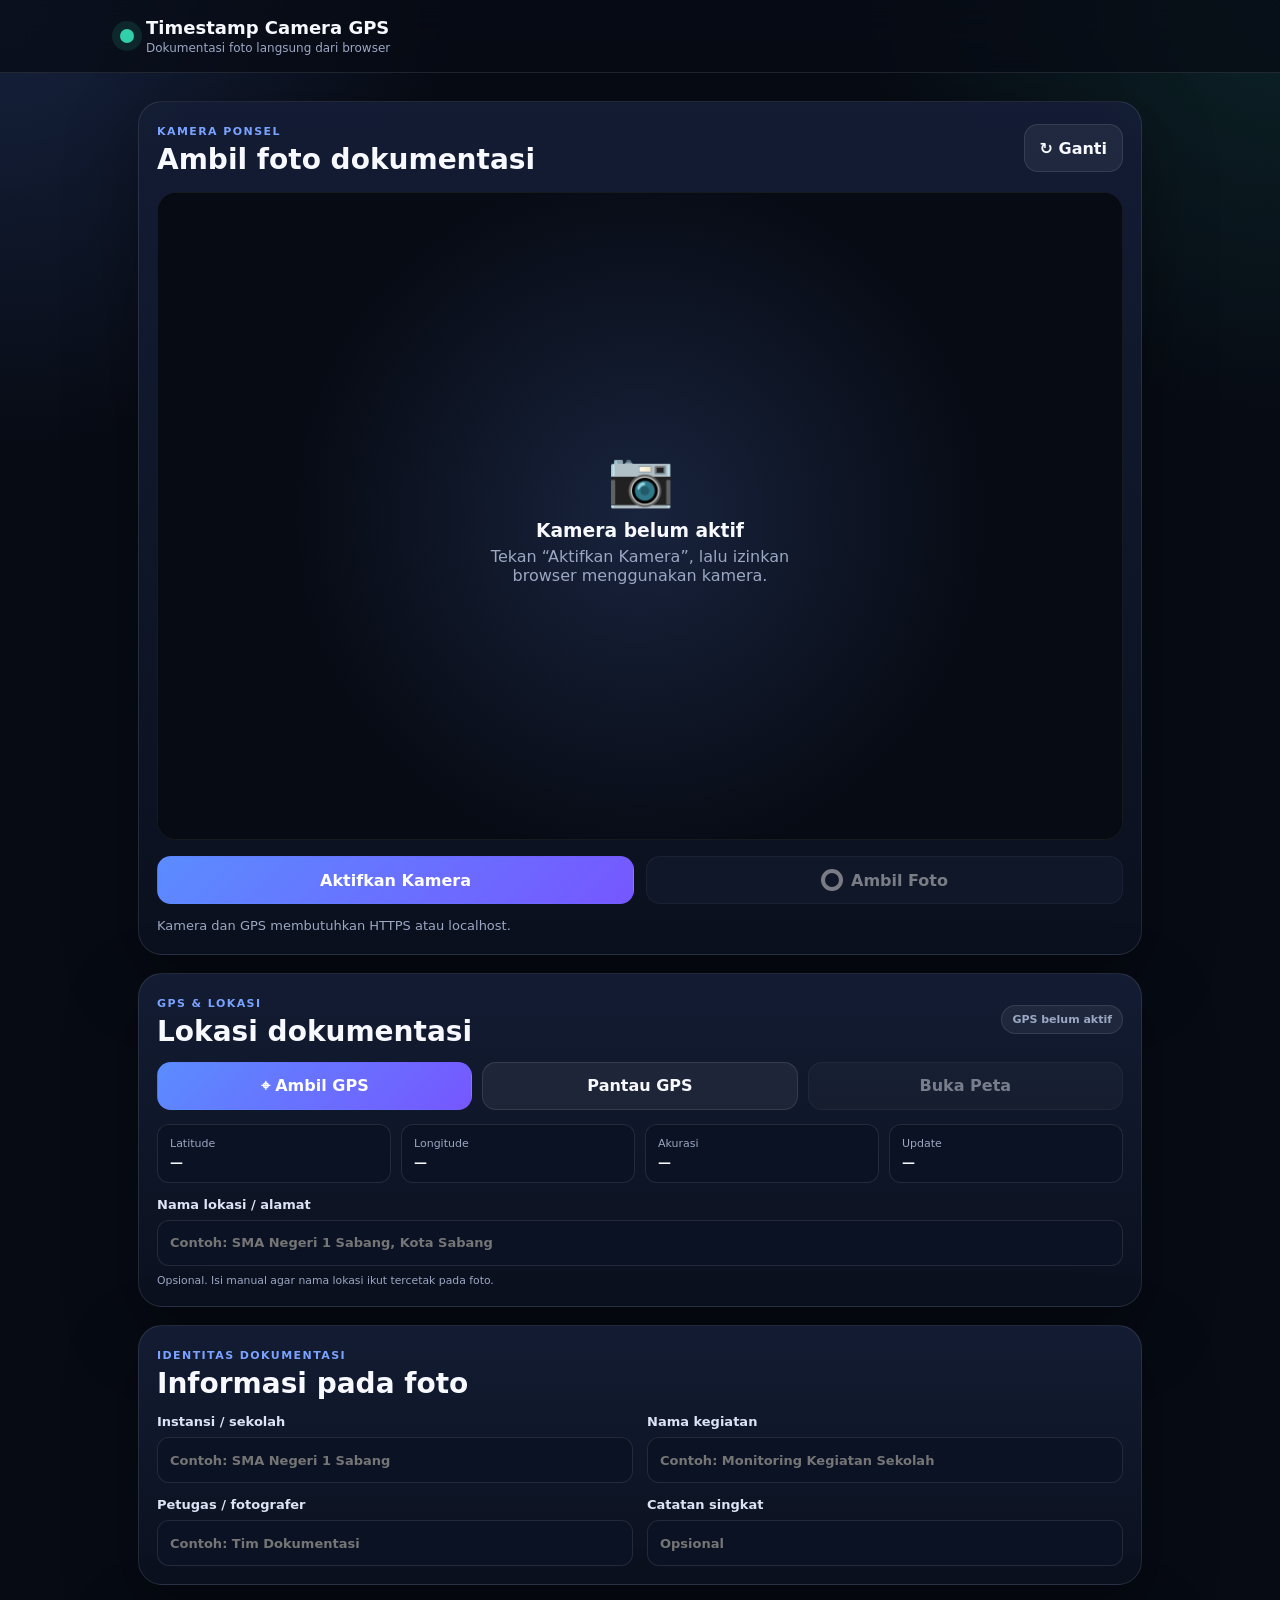
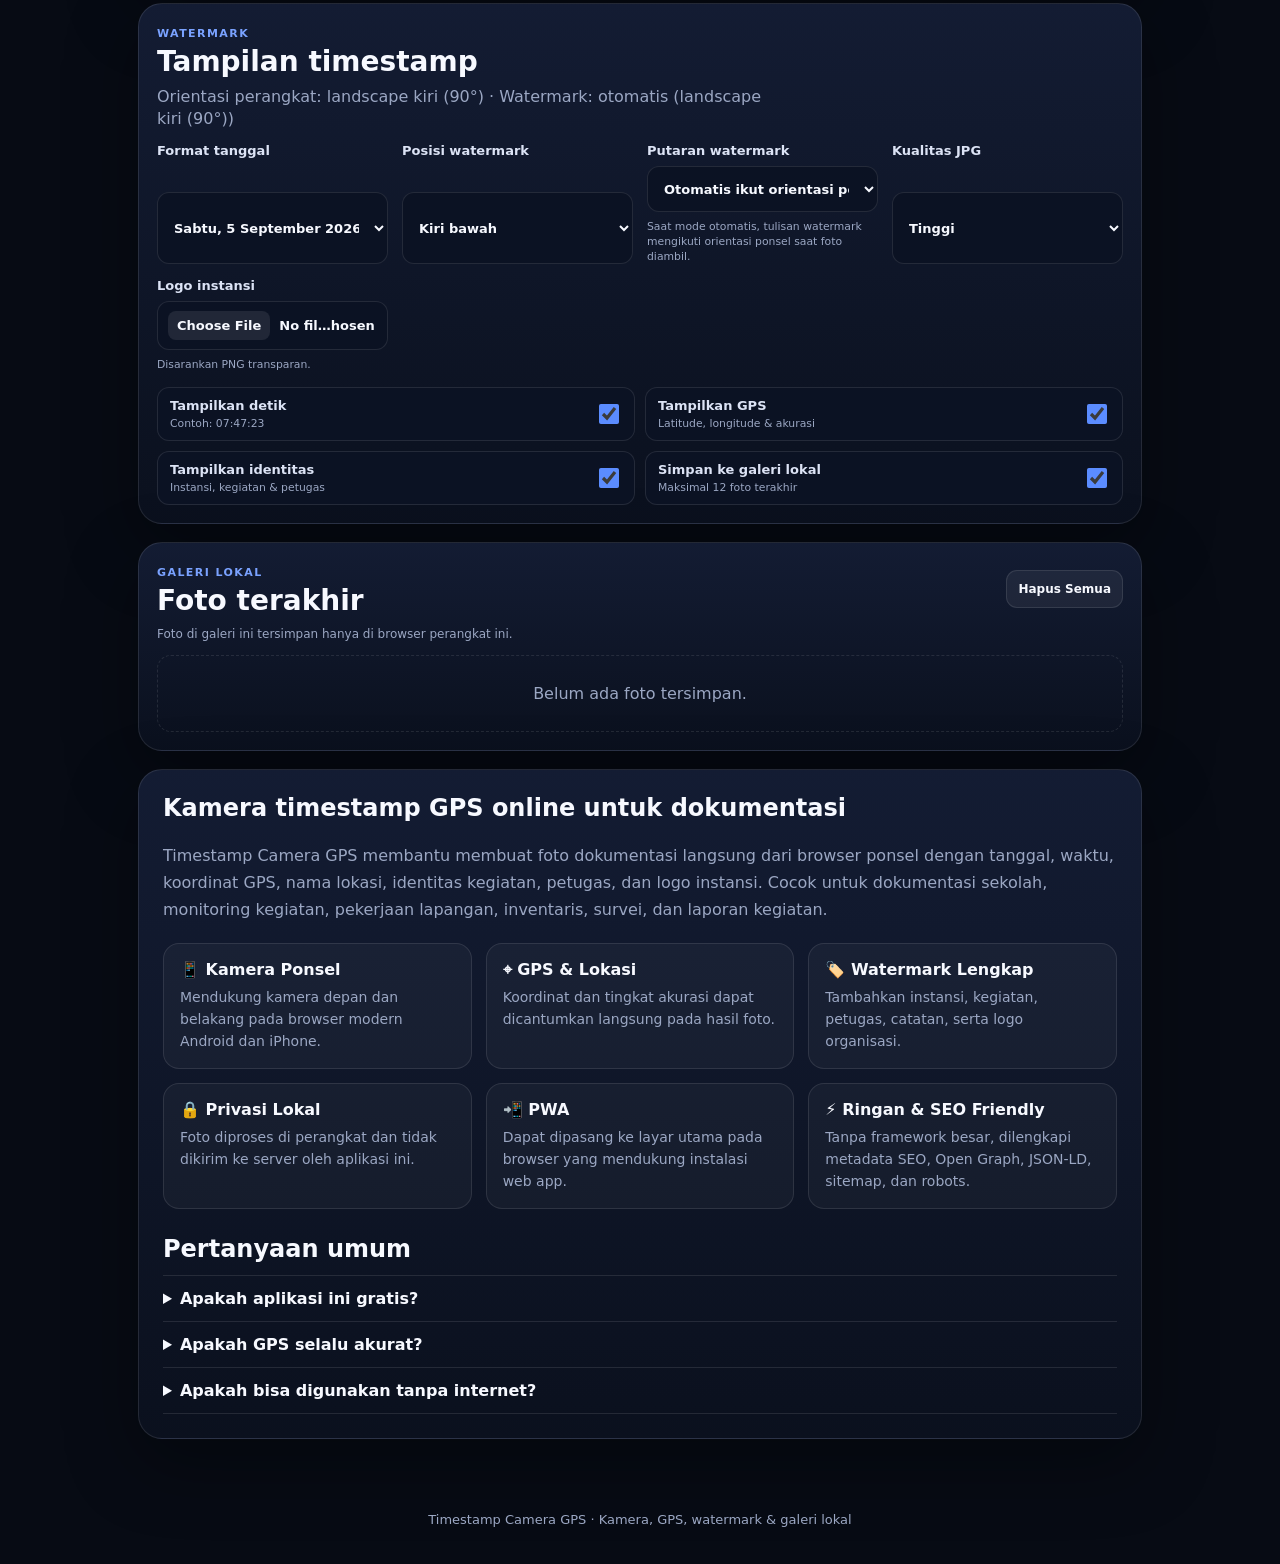
==== index.html @ 7347fed4 "Add files via upload" ====
<!doctype html>
<html lang="id">
<head>
  <meta charset="UTF-8" />
  <meta name="viewport" content="width=device-width, initial-scale=1, viewport-fit=cover" />
  <meta name="theme-color" content="#0b1020" />
  <meta name="color-scheme" content="dark" />

  <title>Timestamp Camera GPS Online | Foto Tanggal, Waktu & Lokasi</title>
  <meta name="description" content="Kamera timestamp GPS berbasis web untuk ponsel. Ambil foto dengan tanggal, waktu, koordinat, nama kegiatan, petugas, instansi, dan logo langsung di browser tanpa upload ke server." />
  <meta name="keywords" content="timestamp camera gps, kamera timestamp online, foto gps tanggal waktu, kamera dokumentasi kegiatan, timestamp lokasi, watermark kamera ponsel" />
  <meta name="author" content="Timestamp Camera GPS" />
  <meta name="robots" content="index, follow, max-image-preview:large" />
  <link rel="canonical" href="https://example.com/" />

  <meta property="og:title" content="Timestamp Camera GPS Online" />
  <meta property="og:description" content="Foto dokumentasi dengan tanggal, waktu, GPS, identitas kegiatan, dan watermark logo langsung dari browser ponsel." />
  <meta property="og:type" content="website" />
  <meta property="og:url" content="https://example.com/" />
  <meta property="og:locale" content="id_ID" />

  <meta name="twitter:card" content="summary_large_image" />
  <meta name="twitter:title" content="Timestamp Camera GPS Online" />
  <meta name="twitter:description" content="Kamera dokumentasi ponsel dengan timestamp dan GPS tanpa instal aplikasi." />

  <link rel="manifest" href="manifest.webmanifest" />
  <link rel="icon" href="icon-192.png" sizes="192x192" />
  <link rel="apple-touch-icon" href="icon-192.png" />
  <link rel="stylesheet" href="style.css" />

  <script type="application/ld+json">
  {
    "@context": "https://schema.org",
    "@graph": [
      {
        "@type": "WebApplication",
        "name": "Timestamp Camera GPS Online",
        "applicationCategory": "PhotographyApplication",
        "operatingSystem": "Android, iOS, Windows, macOS",
        "description": "Aplikasi web untuk mengambil foto dengan tanggal, waktu, koordinat GPS, identitas kegiatan, dan watermark logo.",
        "browserRequirements": "Requires JavaScript, HTTPS and camera permission",
        "offers": {"@type":"Offer","price":"0","priceCurrency":"IDR"},
        "featureList": ["Mobile camera", "Timestamp", "GPS coordinates", "Custom watermark", "Local gallery", "PWA"]
      },
      {
        "@type": "FAQPage",
        "mainEntity": [
          {
            "@type": "Question",
            "name": "Apakah foto diunggah ke server?",
            "acceptedAnswer": {"@type":"Answer","text":"Tidak. Foto diproses dan disimpan secara lokal di browser perangkat pengguna."}
          },
          {
            "@type": "Question",
            "name": "Mengapa kamera tidak bisa dibuka?",
            "acceptedAnswer": {"@type":"Answer","text":"Akses kamera browser membutuhkan izin pengguna serta halaman HTTPS atau localhost."}
          },
          {
            "@type": "Question",
            "name": "Apakah koordinat GPS dapat ditambahkan ke foto?",
            "acceptedAnswer": {"@type":"Answer","text":"Ya. Pengguna dapat meminta lokasi perangkat dan menambahkan latitude, longitude, serta akurasi ke watermark foto."}
          }
        ]
      }
    ]
  }
  </script>
</head>
<body>
  <header class="topbar">
    <div class="brand">
      <span class="brand-dot" aria-hidden="true"></span>
      <div>
        <h1>Timestamp Camera GPS</h1>
        <p>Dokumentasi foto langsung dari browser</p>
      </div>
      <button id="installApp" class="btn btn-small btn-secondary hidden" type="button">Instal App</button>
    </div>
  </header>

  <main>
    <section class="camera-card" aria-labelledby="camera-title">
      <div class="section-heading">
        <div>
          <span class="eyebrow">KAMERA PONSEL</span>
          <h2 id="camera-title">Ambil foto dokumentasi</h2>
        </div>
        <button id="switchCamera" class="btn btn-secondary" type="button" aria-label="Ganti kamera">↻ Ganti</button>
      </div>

      <div class="camera-stage" id="cameraStage">
        <video id="video" autoplay playsinline muted></video>
        <div class="live-badge"><span></span> LIVE</div>
        <div id="logoPreview" class="logo-preview hidden" aria-hidden="true"><img alt="" /></div>
        <div id="timestampOverlay" class="timestamp-overlay" aria-live="polite"></div>
        <div id="cameraPlaceholder" class="camera-placeholder">
          <div class="camera-icon">📷</div>
          <h3>Kamera belum aktif</h3>
          <p>Tekan “Aktifkan Kamera”, lalu izinkan browser menggunakan kamera.</p>
        </div>
        <div id="flash" class="flash" aria-hidden="true"></div>
      </div>

      <div class="controls camera-controls">
        <button id="startCamera" class="btn btn-primary" type="button">Aktifkan Kamera</button>
        <button id="capturePhoto" class="btn btn-capture" type="button" disabled>
          <span class="capture-ring"></span> Ambil Foto
        </button>
      </div>

      <div id="statusMessage" class="status" role="status">
        Kamera dan GPS membutuhkan HTTPS atau localhost.
      </div>
    </section>

    <section class="location-card panel" aria-labelledby="location-title">
      <div class="section-heading compact">
        <div>
          <span class="eyebrow">GPS & LOKASI</span>
          <h2 id="location-title">Lokasi dokumentasi</h2>
        </div>
        <span id="gpsBadge" class="pill">GPS belum aktif</span>
      </div>

      <div class="location-actions">
        <button id="getLocation" class="btn btn-primary" type="button">⌖ Ambil GPS</button>
        <button id="watchLocation" class="btn btn-secondary" type="button">Pantau GPS</button>
        <a id="openMap" class="btn btn-secondary disabled-link" href="#" target="_blank" rel="noopener">Buka Peta</a>
      </div>

      <div class="gps-grid" aria-live="polite">
        <div><span>Latitude</span><strong id="latitude">—</strong></div>
        <div><span>Longitude</span><strong id="longitude">—</strong></div>
        <div><span>Akurasi</span><strong id="accuracy">—</strong></div>
        <div><span>Update</span><strong id="gpsUpdated">—</strong></div>
      </div>

      <label>
        Nama lokasi / alamat
        <input id="locationName" type="text" maxlength="100" placeholder="Contoh: SMA Negeri 1 Sabang, Kota Sabang" autocomplete="street-address" />
        <small class="field-help">Opsional. Isi manual agar nama lokasi ikut tercetak pada foto.</small>
      </label>
    </section>

    <section class="settings-card panel" aria-labelledby="identity-title">
      <div class="section-heading compact">
        <div>
          <span class="eyebrow">IDENTITAS DOKUMENTASI</span>
          <h2 id="identity-title">Informasi pada foto</h2>
        </div>
      </div>

      <div class="form-grid">
        <label>
          Instansi / sekolah
          <input id="organization" type="text" maxlength="80" placeholder="Contoh: SMA Negeri 1 Sabang" />
        </label>
        <label>
          Nama kegiatan
          <input id="activity" type="text" maxlength="100" placeholder="Contoh: Monitoring Kegiatan Sekolah" />
        </label>
        <label>
          Petugas / fotografer
          <input id="officer" type="text" maxlength="80" placeholder="Contoh: Tim Dokumentasi" />
        </label>
        <label>
          Catatan singkat
          <input id="note" type="text" maxlength="100" placeholder="Opsional" />
        </label>
      </div>
    </section>

    <section class="settings-card panel" aria-labelledby="settings-title">
      <div class="section-heading compact">
        <div>
          <span class="eyebrow">WATERMARK</span>
          <h2 id="settings-title">Tampilan timestamp</h2>
          <p id="orientationHint" class="field-help orientation-hint">Orientasi perangkat: potret normal (0°) · Watermark: otomatis</p>
        </div>
      </div>

      <div class="settings-grid">
        <label>
          Format tanggal
          <select id="dateFormat">
            <option value="id-long">Sabtu, 5 September 2026</option>
            <option value="id-short">05/09/2026</option>
            <option value="iso">2026-09-05</option>
          </select>
        </label>
        <label>
          Posisi watermark
          <select id="timestampPosition">
            <option value="bottom-left">Kiri bawah</option>
            <option value="bottom-right">Kanan bawah</option>
            <option value="top-left">Kiri atas</option>
            <option value="top-right">Kanan atas</option>
          </select>
        </label>
        <label>
          Putaran watermark
          <select id="watermarkRotationMode">
            <option value="auto" selected>Otomatis ikut orientasi perangkat</option>
            <option value="0">Tetap normal (0°)</option>
            <option value="90">Putar 90°</option>
            <option value="-90">Putar -90°</option>
            <option value="180">Putar 180°</option>
          </select>
          <small class="field-help">Saat mode otomatis, tulisan watermark mengikuti orientasi ponsel saat foto diambil.</small>
        </label>
        <label>
          Kualitas JPG
          <select id="imageQuality">
            <option value="0.98">Sangat tinggi</option>
            <option value="0.92" selected>Tinggi</option>
            <option value="0.82">Hemat ukuran</option>
          </select>
        </label>
        <label>
          Logo instansi
          <input id="logoInput" class="file-input" type="file" accept="image/png,image/jpeg,image/webp" />
          <small class="field-help">Disarankan PNG transparan.</small>
        </label>
      </div>

      <div class="toggle-grid">
        <label class="toggle-row">
          <span>Tampilkan detik<small>Contoh: 07:47:23</small></span>
          <input id="showSeconds" type="checkbox" checked />
        </label>
        <label class="toggle-row">
          <span>Tampilkan GPS<small>Latitude, longitude & akurasi</small></span>
          <input id="showGps" type="checkbox" checked />
        </label>
        <label class="toggle-row">
          <span>Tampilkan identitas<small>Instansi, kegiatan & petugas</small></span>
          <input id="showIdentity" type="checkbox" checked />
        </label>
        <label class="toggle-row">
          <span>Simpan ke galeri lokal<small>Maksimal 12 foto terakhir</small></span>
          <input id="saveGallery" type="checkbox" checked />
        </label>
      </div>
    </section>

    <section id="resultCard" class="result-card hidden" aria-labelledby="result-title">
      <div class="section-heading">
        <div>
          <span class="eyebrow">HASIL FOTO</span>
          <h2 id="result-title">Foto siap digunakan</h2>
        </div>
      </div>

      <img id="capturedImage" alt="Hasil foto dengan timestamp GPS" />

      <div class="controls result-controls">
        <a id="downloadPhoto" class="btn btn-primary" href="#" download="timestamp-photo.jpg">↓ Unduh Foto</a>
        <button id="sharePhoto" class="btn btn-secondary" type="button">↗ Bagikan</button>
        <button id="retakePhoto" class="btn btn-secondary" type="button">Ambil Lagi</button>
      </div>
    </section>

    <section class="gallery-card panel" aria-labelledby="gallery-title">
      <div class="section-heading">
        <div>
          <span class="eyebrow">GALERI LOKAL</span>
          <h2 id="gallery-title">Foto terakhir</h2>
        </div>
        <button id="clearGallery" class="btn btn-small btn-secondary" type="button">Hapus Semua</button>
      </div>
      <p class="privacy-note">Foto di galeri ini tersimpan hanya di browser perangkat ini.</p>
      <div id="gallery" class="gallery-grid"></div>
      <div id="emptyGallery" class="empty-state">Belum ada foto tersimpan.</div>
    </section>

    <section class="seo-content">
      <h2>Kamera timestamp GPS online untuk dokumentasi</h2>
      <p>
        Timestamp Camera GPS membantu membuat foto dokumentasi langsung dari browser ponsel dengan tanggal, waktu, koordinat GPS, nama lokasi, identitas kegiatan, petugas, dan logo instansi. Cocok untuk dokumentasi sekolah, monitoring kegiatan, pekerjaan lapangan, inventaris, survei, dan laporan kegiatan.
      </p>
      <div class="feature-grid">
        <article><h3>📱 Kamera Ponsel</h3><p>Mendukung kamera depan dan belakang pada browser modern Android dan iPhone.</p></article>
        <article><h3>⌖ GPS & Lokasi</h3><p>Koordinat dan tingkat akurasi dapat dicantumkan langsung pada hasil foto.</p></article>
        <article><h3>🏷️ Watermark Lengkap</h3><p>Tambahkan instansi, kegiatan, petugas, catatan, serta logo organisasi.</p></article>
        <article><h3>🔒 Privasi Lokal</h3><p>Foto diproses di perangkat dan tidak dikirim ke server oleh aplikasi ini.</p></article>
        <article><h3>📲 PWA</h3><p>Dapat dipasang ke layar utama pada browser yang mendukung instalasi web app.</p></article>
        <article><h3>⚡ Ringan & SEO Friendly</h3><p>Tanpa framework besar, dilengkapi metadata SEO, Open Graph, JSON-LD, sitemap, dan robots.</p></article>
      </div>

      <div class="faq">
        <h2>Pertanyaan umum</h2>
        <details><summary>Apakah aplikasi ini gratis?</summary><p>Ya. Aplikasi berjalan sebagai web statis dan dapat di-host di GitHub Pages.</p></details>
        <details><summary>Apakah GPS selalu akurat?</summary><p>Akurasi bergantung pada perangkat, izin lokasi, sinyal GPS, Wi-Fi, dan kondisi lingkungan.</p></details>
        <details><summary>Apakah bisa digunakan tanpa internet?</summary><p>Setelah aset utama pernah dimuat, service worker menyediakan dukungan offline dasar. Kamera dan GPS tetap bergantung pada kemampuan perangkat serta izin browser.</p></details>
      </div>
    </section>
  </main>

  <footer>
    <p>Timestamp Camera GPS · Kamera, GPS, watermark & galeri lokal</p>
  </footer>

  <canvas id="photoCanvas" hidden></canvas>
  <script src="app.js" defer></script>
</body>
</html>
---- style.css ----
:root {
  color-scheme: dark;
  --bg: #070b14;
  --surface: rgba(16, 23, 42, 0.9);
  --surface-2: #11192d;
  --border: rgba(255,255,255,.1);
  --text: #f7f9ff;
  --muted: #9ba7c3;
  --primary: #5b8cff;
  --primary-2: #7aa2ff;
  --success: #31d0aa;
  --danger: #ff5c70;
  --warning: #ffca72;
  --shadow: 0 24px 70px rgba(0,0,0,.35);
}

* { box-sizing: border-box; }
html { scroll-behavior: smooth; }
body {
  margin: 0;
  min-height: 100vh;
  font-family: Inter, ui-sans-serif, system-ui, -apple-system, BlinkMacSystemFont, "Segoe UI", sans-serif;
  background:
    radial-gradient(circle at top left, rgba(91,140,255,.18), transparent 28rem),
    radial-gradient(circle at top right, rgba(49,208,170,.12), transparent 26rem),
    var(--bg);
  color: var(--text);
}
button, select, input, a { font: inherit; }
button, a { -webkit-tap-highlight-color: transparent; }

.topbar {
  position: sticky;
  top: 0;
  z-index: 20;
  backdrop-filter: blur(16px);
  background: rgba(7,11,20,.75);
  border-bottom: 1px solid var(--border);
}
.topbar, main, footer { padding-left: max(18px, env(safe-area-inset-left)); padding-right: max(18px, env(safe-area-inset-right)); }
.brand {
  width: min(1040px, 100%);
  margin: 0 auto;
  min-height: 72px;
  display: flex;
  align-items: center;
  gap: 12px;
}
.brand .btn { margin-left: auto; }
.brand-dot {
  width: 14px;
  height: 14px;
  flex: 0 0 auto;
  border-radius: 999px;
  background: var(--success);
  box-shadow: 0 0 0 8px rgba(49,208,170,.12);
}
.brand h1 { font-size: 18px; margin: 0; }
.brand p { margin: 3px 0 0; color: var(--muted); font-size: 12px; }

main {
  width: min(1040px, 100%);
  margin: 0 auto;
  padding-top: 28px;
  padding-bottom: 60px;
}
.camera-card, .panel, .result-card, .seo-content {
  background: linear-gradient(180deg, rgba(20,29,53,.96), rgba(11,17,31,.96));
  border: 1px solid var(--border);
  border-radius: 24px;
  box-shadow: var(--shadow);
}
.camera-card, .panel, .result-card { padding: 18px; margin-bottom: 18px; }
.section-heading {
  display: flex;
  align-items: center;
  justify-content: space-between;
  gap: 12px;
  margin-bottom: 16px;
}
.section-heading.compact { margin-bottom: 14px; }
.eyebrow { color: var(--primary-2); font-size: 11px; font-weight: 800; letter-spacing: .13em; }
.section-heading h2 { margin: 4px 0 0; font-size: clamp(20px, 4vw, 28px); }

.camera-stage {
  position: relative;
  overflow: hidden;
  width: 100%;
  aspect-ratio: 3 / 4;
  max-height: 72vh;
  border-radius: 20px;
  background: #02050a;
  border: 1px solid rgba(255,255,255,.08);
}
video { width: 100%; height: 100%; object-fit: cover; background: #000; }
.camera-placeholder {
  position: absolute;
  inset: 0;
  display: grid;
  place-content: center;
  text-align: center;
  padding: 32px;
  background: radial-gradient(circle at center, #18233d 0, #070b14 60%);
}
.camera-placeholder.hidden { display: none; }
.camera-icon { font-size: 54px; margin-bottom: 10px; }
.camera-placeholder h3 { margin: 0 0 6px; }
.camera-placeholder p { margin: 0; color: var(--muted); max-width: 360px; }
.live-badge {
  position: absolute;
  top: 16px;
  left: 16px;
  display: inline-flex;
  align-items: center;
  gap: 7px;
  padding: 7px 10px;
  border-radius: 999px;
  background: rgba(0,0,0,.45);
  backdrop-filter: blur(10px);
  font-size: 11px;
  font-weight: 800;
  letter-spacing: .08em;
}
.live-badge span { width: 8px; height: 8px; border-radius: 50%; background: var(--danger); box-shadow: 0 0 0 5px rgba(255,92,112,.15); }
.logo-preview {
  position: absolute;
  top: 16px;
  right: 16px;
  width: 64px;
  height: 64px;
  padding: 6px;
  border-radius: 14px;
  display: grid;
  place-items: center;
  background: rgba(0,0,0,.42);
  backdrop-filter: blur(8px);
}
.logo-preview img { max-width: 100%; max-height: 100%; object-fit: contain; }
.timestamp-overlay {
  position: absolute;
  left: 16px;
  bottom: 16px;
  max-width: calc(100% - 32px);
  padding: 10px 12px;
  border-radius: 12px;
  background: rgba(0,0,0,.58);
  backdrop-filter: blur(8px);
  text-shadow: 0 2px 6px rgba(0,0,0,.7);
  font-variant-numeric: tabular-nums;
  font-weight: 750;
  font-size: clamp(11px, 3vw, 17px);
  line-height: 1.38;
  white-space: pre-line;
  overflow-wrap: anywhere;
}
.flash { position: absolute; inset: 0; background: #fff; opacity: 0; pointer-events: none; }
.flash.active { animation: flash .22s ease; }
@keyframes flash { 0% { opacity: 0; } 35% { opacity: .85; } 100% { opacity: 0; } }

.controls { display: grid; grid-template-columns: repeat(2, 1fr); gap: 12px; margin-top: 16px; }
.result-controls { grid-template-columns: repeat(3, 1fr); }
.location-actions { display: grid; grid-template-columns: repeat(3, 1fr); gap: 10px; margin-bottom: 14px; }
.btn {
  min-height: 48px;
  border-radius: 14px;
  border: 1px solid transparent;
  padding: 12px 15px;
  font-weight: 800;
  cursor: pointer;
  text-decoration: none;
  display: inline-flex;
  align-items: center;
  justify-content: center;
  gap: 8px;
  transition: transform .16s ease, filter .16s ease, opacity .16s ease;
}
.btn:active { transform: scale(.98); }
.btn:disabled, .disabled-link { opacity: .45; cursor: not-allowed; pointer-events: none; }
.btn-small { min-height: 38px; padding: 8px 11px; border-radius: 11px; font-size: 12px; }
.btn-primary { color: white; background: linear-gradient(135deg, var(--primary), #7657ff); }
.btn-secondary { color: var(--text); background: rgba(255,255,255,.06); border-color: var(--border); }
.btn-capture { color: white; background: #171f35; border-color: var(--border); }
.capture-ring { width: 22px; height: 22px; border: 4px solid white; border-radius: 50%; box-shadow: inset 0 0 0 3px #171f35; }
.status { margin-top: 12px; color: var(--muted); font-size: 13px; line-height: 1.5; }
.status.success { color: #88f2d8; }
.status.error { color: #ff9cac; }

.pill { display: inline-flex; align-items: center; padding: 7px 10px; border-radius: 999px; background: rgba(255,255,255,.06); border: 1px solid var(--border); font-size: 11px; font-weight: 800; color: var(--muted); }
.pill.active { color: #88f2d8; border-color: rgba(49,208,170,.32); background: rgba(49,208,170,.08); }
.gps-grid { display: grid; grid-template-columns: repeat(4, 1fr); gap: 10px; margin-bottom: 14px; }
.gps-grid div { padding: 12px; border: 1px solid var(--border); border-radius: 12px; background: #0b1223; min-width: 0; }
.gps-grid span { display: block; color: var(--muted); font-size: 11px; margin-bottom: 5px; }
.gps-grid strong { display: block; font-size: 13px; font-variant-numeric: tabular-nums; overflow: hidden; text-overflow: ellipsis; }

.form-grid, .settings-grid { display: grid; grid-template-columns: repeat(2, 1fr); gap: 14px; }
.settings-grid { grid-template-columns: repeat(4, 1fr); }
.toggle-grid { display: grid; grid-template-columns: repeat(2, 1fr); gap: 10px; margin-top: 14px; }
label { display: grid; gap: 8px; color: #dce3f5; font-size: 13px; font-weight: 700; }
input[type="text"], select, .file-input {
  width: 100%;
  min-height: 46px;
  color: var(--text);
  background: #0b1223;
  border: 1px solid var(--border);
  border-radius: 12px;
  padding: 0 12px;
  outline: none;
}
input[type="text"]:focus, select:focus, .file-input:focus { border-color: rgba(91,140,255,.7); box-shadow: 0 0 0 3px rgba(91,140,255,.12); }
.file-input { padding: 9px 10px; }
.file-input::file-selector-button { border: 0; border-radius: 8px; padding: 7px 9px; margin-right: 9px; font: inherit; font-weight: 750; color: var(--text); background: rgba(255,255,255,.09); }
.field-help { color: var(--muted); font-weight: 500; line-height: 1.35; }
.orientation-hint { margin: 8px 0 0; max-width: 620px; }
.toggle-row { grid-template-columns: 1fr auto; align-items: center; border: 1px solid var(--border); border-radius: 12px; padding: 10px 12px; background: #0b1223; }
.toggle-row small { display: block; margin-top: 4px; color: var(--muted); font-weight: 500; }
.toggle-row input { width: 20px; height: 20px; accent-color: var(--primary); }

.result-card img { display: block; width: 100%; max-height: 72vh; object-fit: contain; border-radius: 18px; background: #02050a; border: 1px solid var(--border); }
.hidden { display: none !important; }
.privacy-note { margin: -6px 0 14px; color: var(--muted); font-size: 12px; }
.gallery-grid { display: grid; grid-template-columns: repeat(4, 1fr); gap: 10px; }
.gallery-item { overflow: hidden; border: 1px solid var(--border); border-radius: 14px; background: #0b1223; }
.gallery-item img { width: 100%; aspect-ratio: 1/1; display: block; object-fit: cover; background: #000; }
.gallery-meta { padding: 9px; display: grid; gap: 8px; }
.gallery-meta time { color: var(--muted); font-size: 10px; }
.gallery-actions { display: grid; grid-template-columns: 1fr auto; gap: 6px; }
.gallery-actions .btn { min-height: 34px; padding: 6px 8px; border-radius: 9px; font-size: 11px; }
.empty-state { color: var(--muted); text-align: center; padding: 28px 12px; border: 1px dashed var(--border); border-radius: 14px; }

.seo-content { padding: 24px; }
.seo-content h2 { margin-top: 0; }
.seo-content > p { color: var(--muted); line-height: 1.7; }
.feature-grid { display: grid; grid-template-columns: repeat(3, 1fr); gap: 14px; margin-top: 20px; }
.feature-grid article { background: rgba(255,255,255,.035); border: 1px solid var(--border); padding: 16px; border-radius: 16px; }
.feature-grid h3 { margin: 0 0 8px; font-size: 16px; }
.feature-grid p { margin: 0; color: var(--muted); font-size: 14px; line-height: 1.55; }
.faq { margin-top: 26px; }
.faq h2 { margin-bottom: 12px; }
details { border-top: 1px solid var(--border); padding: 13px 0; }
details:last-child { border-bottom: 1px solid var(--border); }
summary { cursor: pointer; font-weight: 800; }
details p { color: var(--muted); line-height: 1.6; margin-bottom: 0; }
footer { text-align: center; color: var(--muted); font-size: 13px; padding-bottom: max(24px, env(safe-area-inset-bottom)); }

@media (orientation: landscape) and (max-height: 700px) {
  .camera-stage { aspect-ratio: 16 / 9; max-height: 68vh; }
}
@media (max-width: 860px) {
  .settings-grid { grid-template-columns: repeat(2, 1fr); }
  .gallery-grid { grid-template-columns: repeat(3, 1fr); }
}
@media (max-width: 760px) {
  main { padding-top: 16px; }
  .camera-card, .panel, .result-card, .seo-content { border-radius: 20px; }
  .section-heading { align-items: flex-start; }
  .section-heading .btn { min-height: 40px; padding: 8px 10px; font-size: 12px; }
  .form-grid, .settings-grid, .feature-grid, .toggle-grid { grid-template-columns: 1fr; }
  .camera-controls, .result-controls, .location-actions { grid-template-columns: 1fr; }
  .gps-grid { grid-template-columns: repeat(2, 1fr); }
  .gallery-grid { grid-template-columns: repeat(2, 1fr); }
  .brand p { display: none; }
}
@media (max-width: 380px) {
  .gallery-grid { grid-template-columns: 1fr; }
  .gps-grid { grid-template-columns: 1fr; }
}
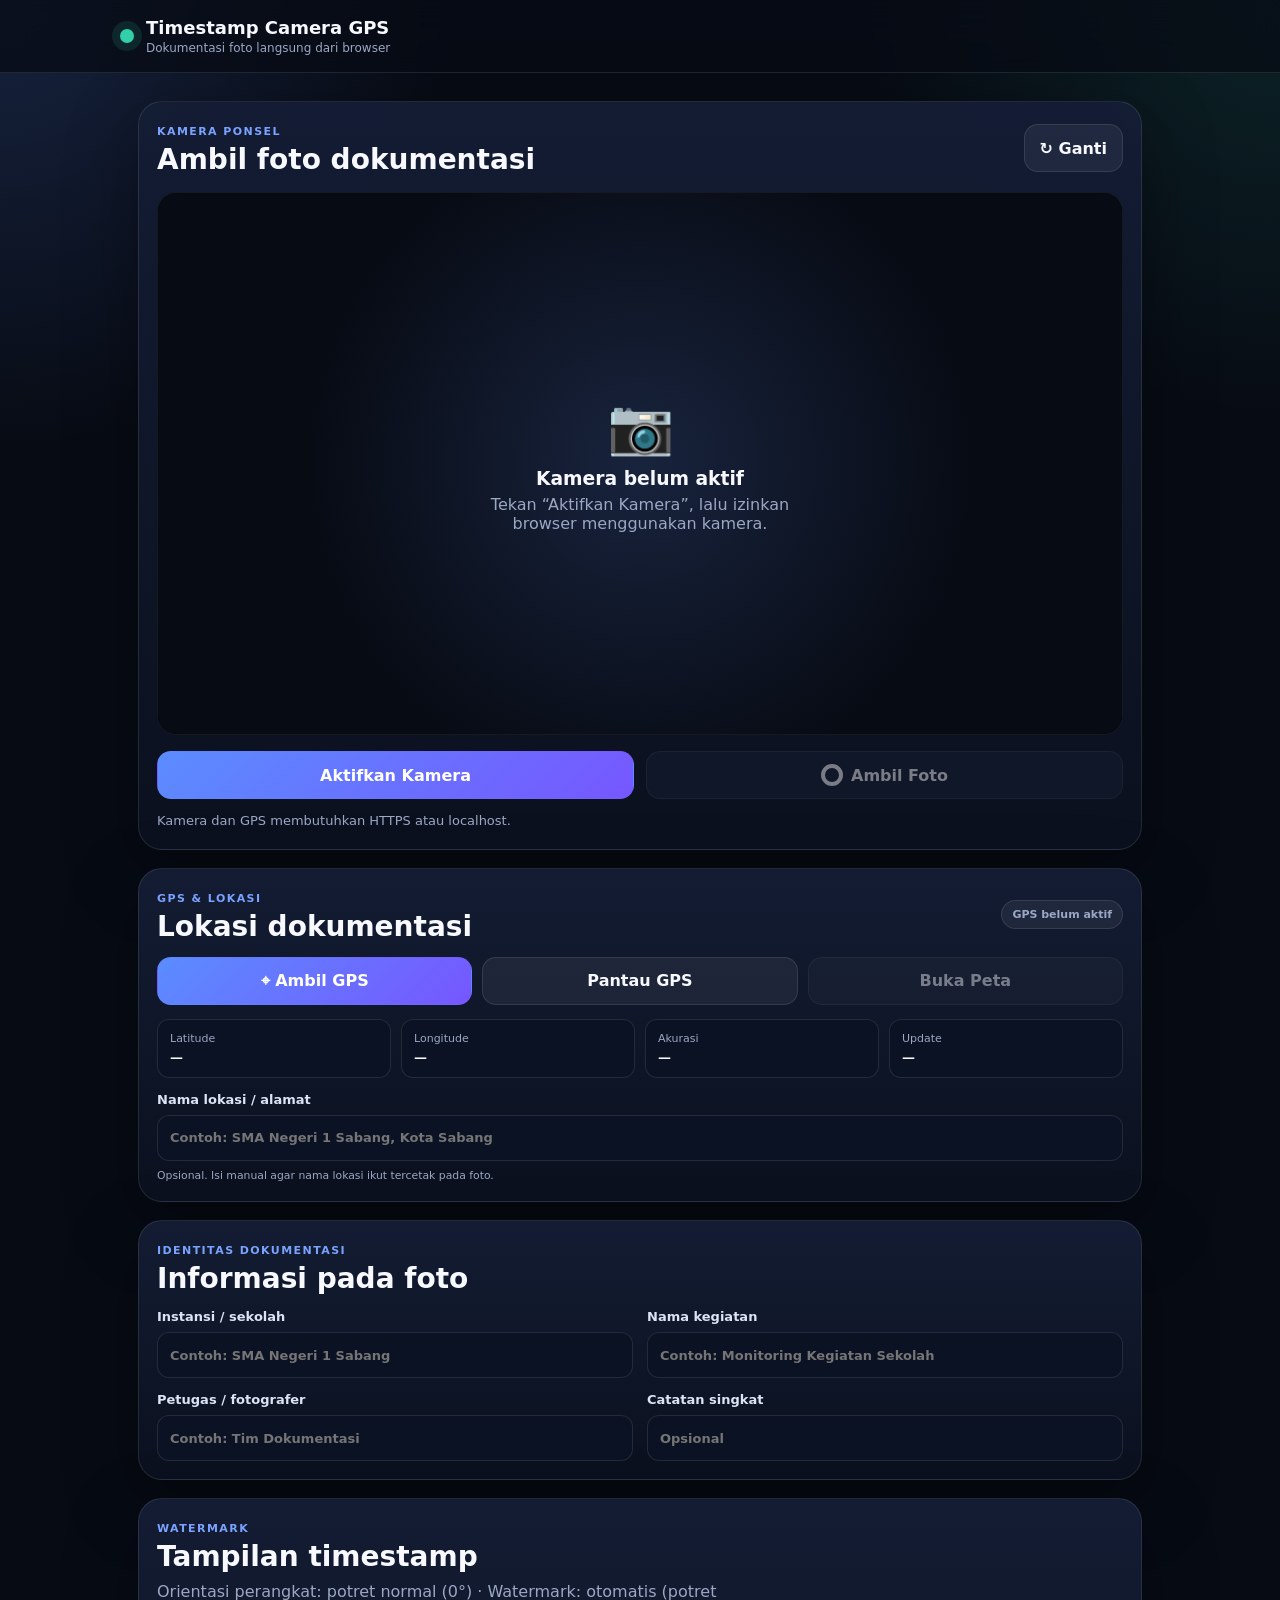
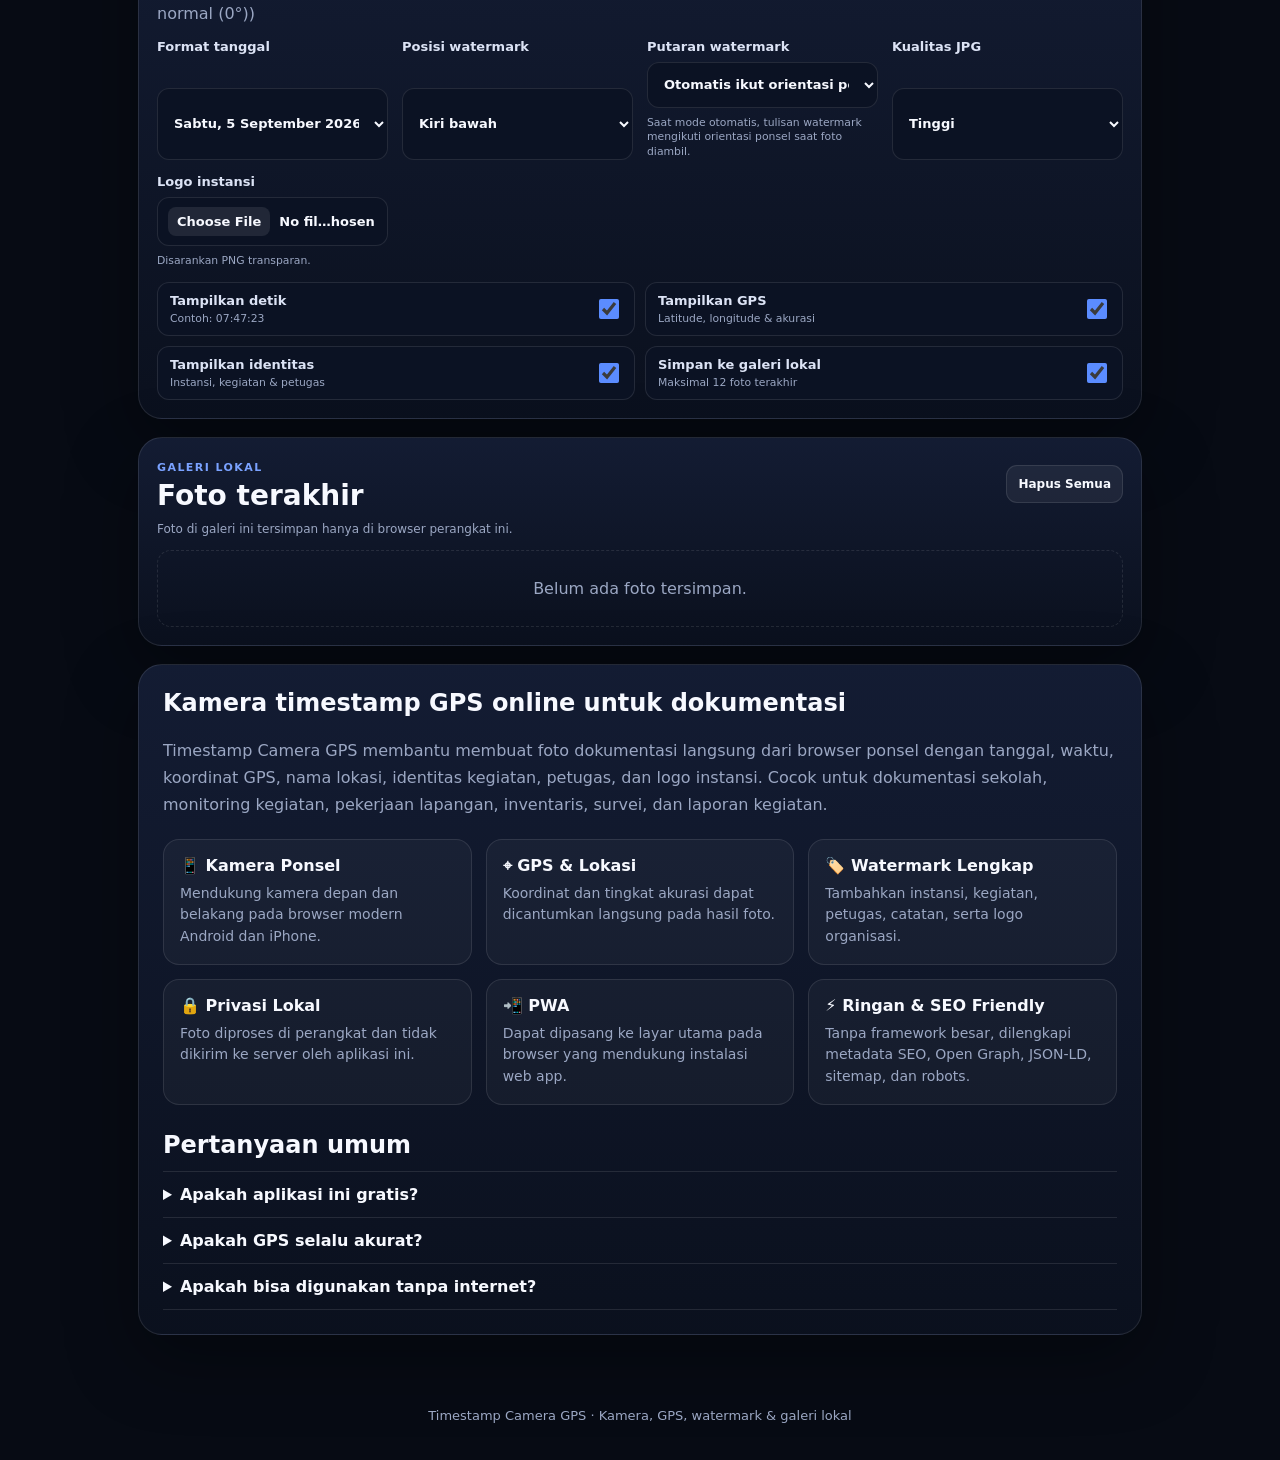
==== commit 0421ad9b: "Update index.html" ====
--- a/index.html
+++ b/index.html
@@ -301,6 +301,6 @@
   </footer>
 
   <canvas id="photoCanvas" hidden></canvas>
-  <script src="app.js" defer></script>
+  <script src="app.js?v=5" defer></script>
 </body>
 </html>
--- a/style.css
+++ b/style.css
@@ -242,8 +242,18 @@
 details p { color: var(--muted); line-height: 1.6; margin-bottom: 0; }
 footer { text-align: center; color: var(--muted); font-size: 13px; padding-bottom: max(24px, env(safe-area-inset-bottom)); }
 
-@media (orientation: landscape) and (max-height: 700px) {
-  .camera-stage { aspect-ratio: 16 / 9; max-height: 68vh; }
+@media (orientation: landscape) {
+  .camera-stage {
+    aspect-ratio: 16 / 9;
+    max-height: 78vh;
+  }
+}
+
+@media (orientation: portrait) {
+  .camera-stage {
+    aspect-ratio: 3 / 4;
+    max-height: 72vh;
+  }
 }
 @media (max-width: 860px) {
   .settings-grid { grid-template-columns: repeat(2, 1fr); }
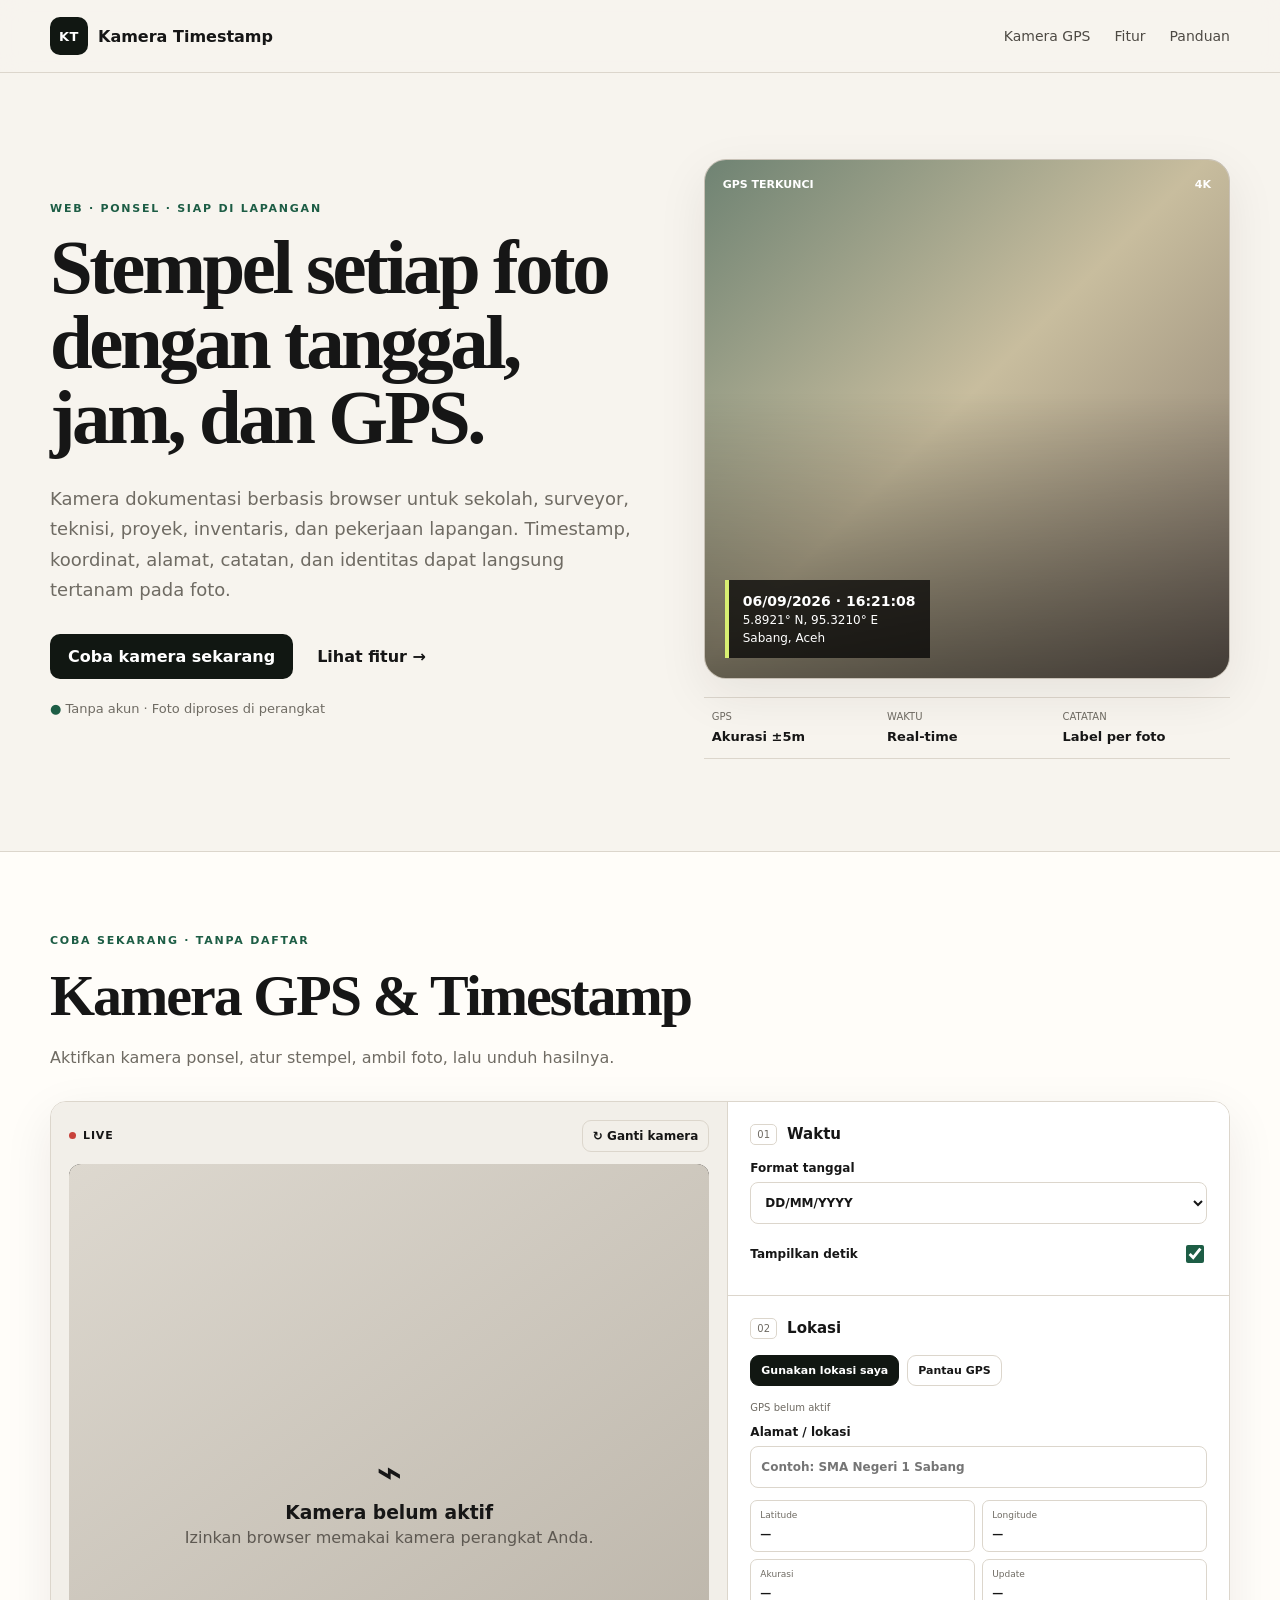
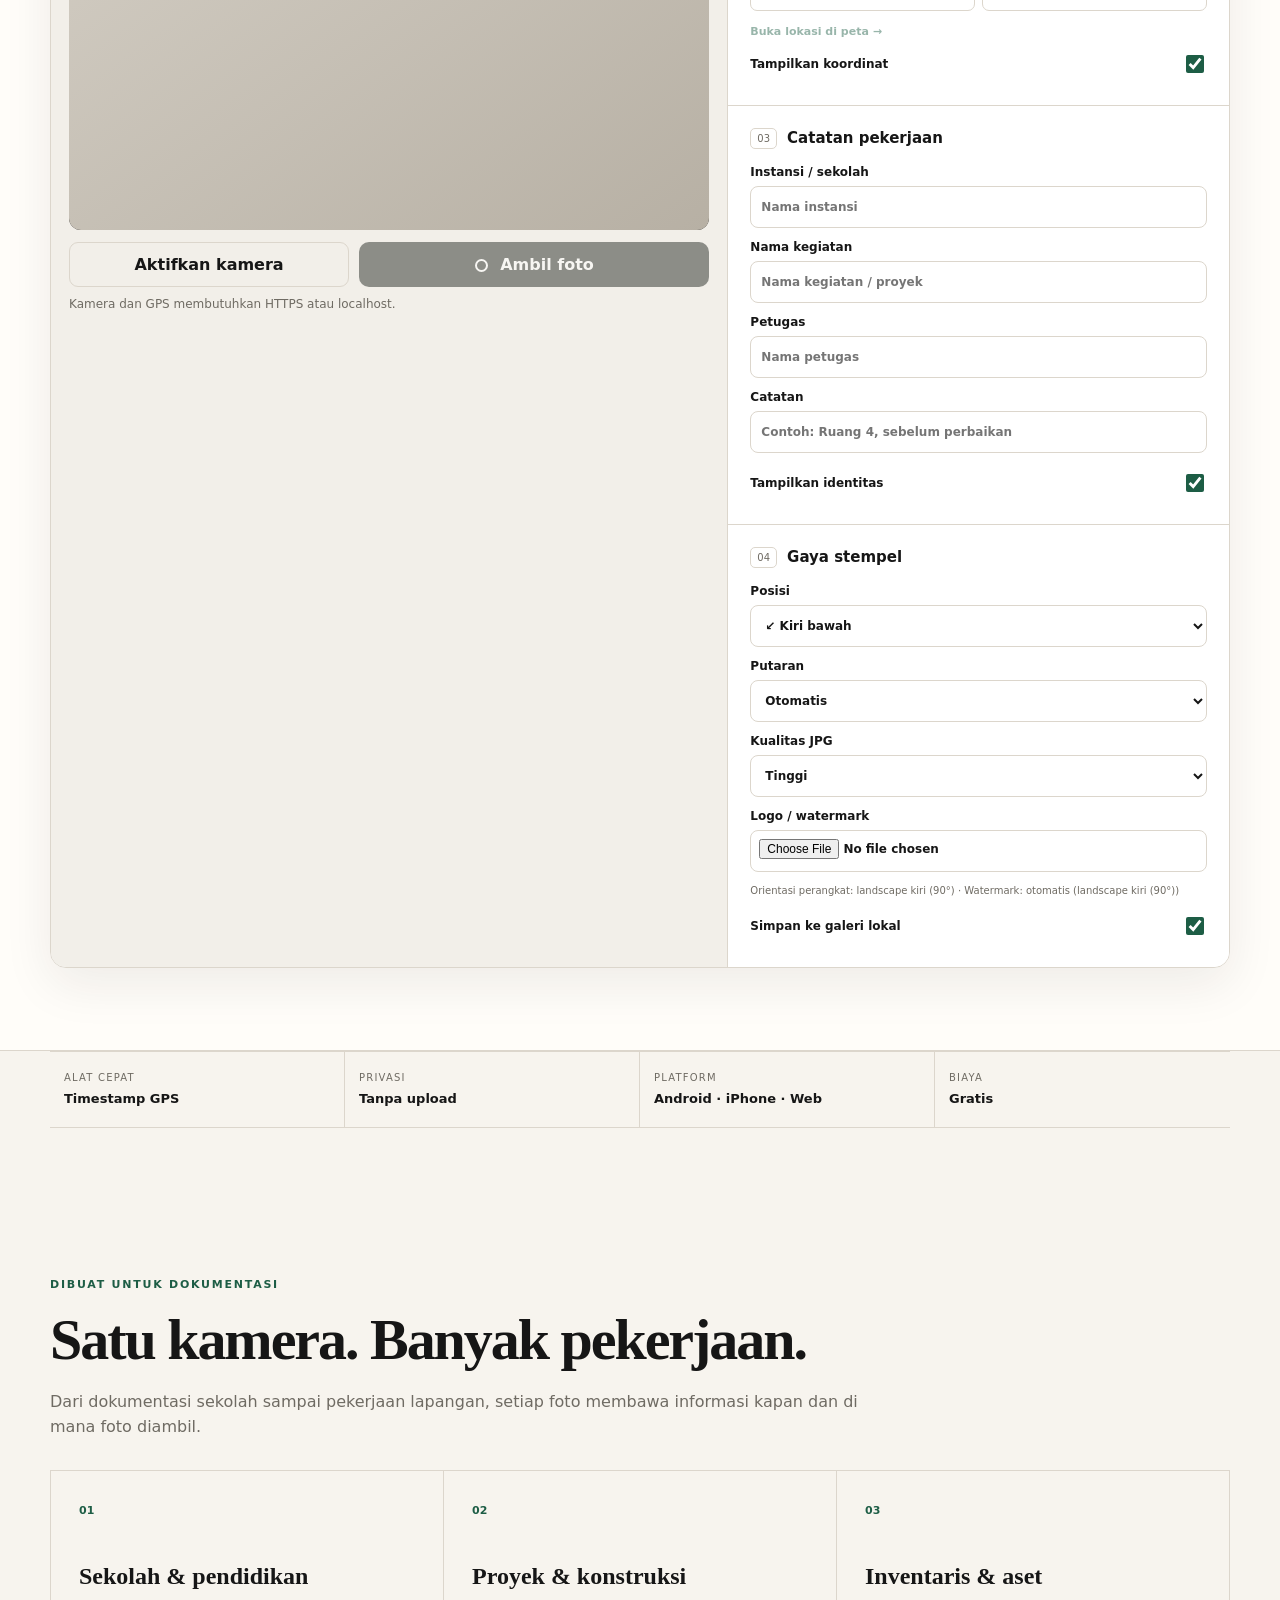
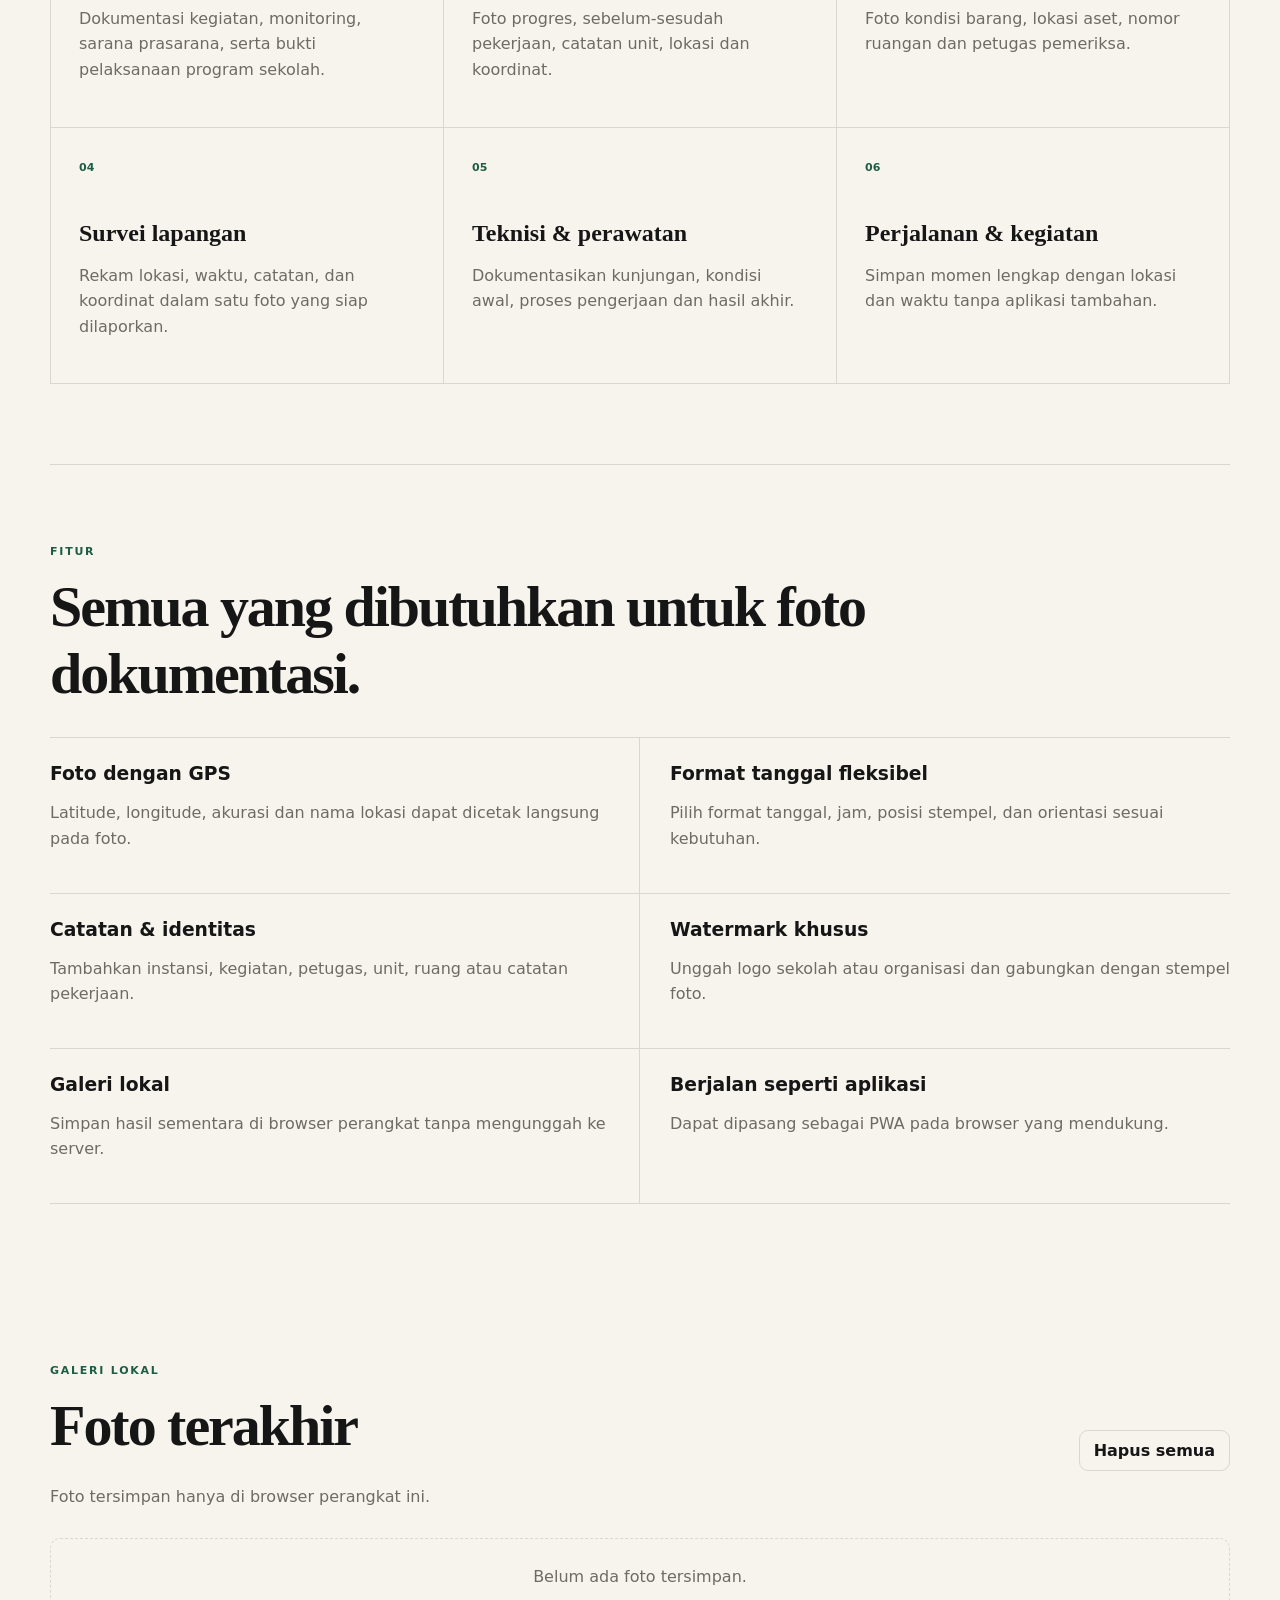
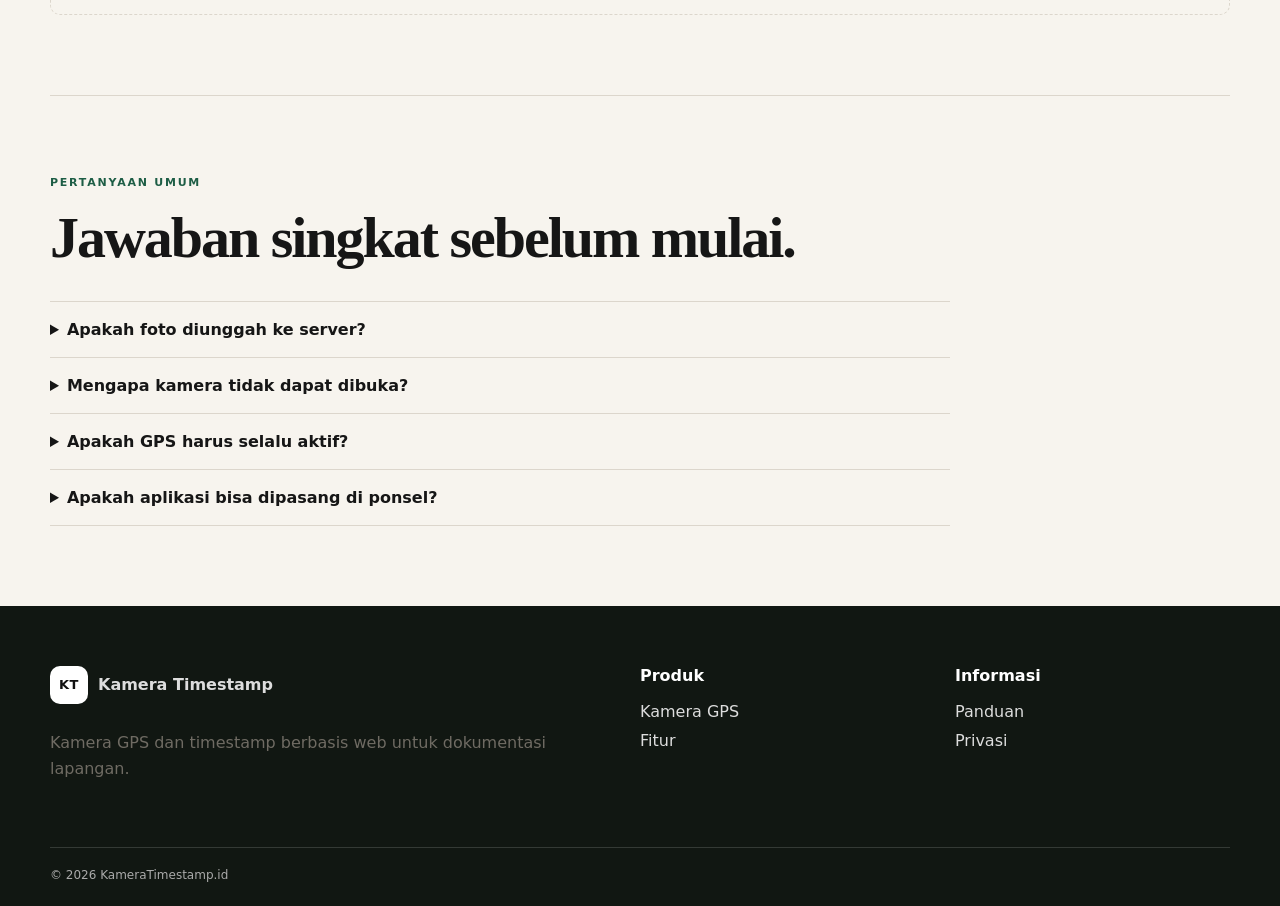
==== commit 198e3ea9: "Add files via upload" ====
--- a/index.html
+++ b/index.html
@@ -2,305 +2,257 @@
 <html lang="id">
 <head>
   <meta charset="UTF-8" />
-  <meta name="viewport" content="width=device-width, initial-scale=1, viewport-fit=cover" />
-  <meta name="theme-color" content="#0b1020" />
-  <meta name="color-scheme" content="dark" />
-
-  <title>Timestamp Camera GPS Online | Foto Tanggal, Waktu & Lokasi</title>
-  <meta name="description" content="Kamera timestamp GPS berbasis web untuk ponsel. Ambil foto dengan tanggal, waktu, koordinat, nama kegiatan, petugas, instansi, dan logo langsung di browser tanpa upload ke server." />
-  <meta name="keywords" content="timestamp camera gps, kamera timestamp online, foto gps tanggal waktu, kamera dokumentasi kegiatan, timestamp lokasi, watermark kamera ponsel" />
-  <meta name="author" content="Timestamp Camera GPS" />
-  <meta name="robots" content="index, follow, max-image-preview:large" />
-  <link rel="canonical" href="https://example.com/" />
-
-  <meta property="og:title" content="Timestamp Camera GPS Online" />
-  <meta property="og:description" content="Foto dokumentasi dengan tanggal, waktu, GPS, identitas kegiatan, dan watermark logo langsung dari browser ponsel." />
+  <meta name="viewport" content="width=device-width,initial-scale=1,viewport-fit=cover" />
+  <meta name="theme-color" content="#f7f4ee" />
+  <title>Kamera Timestamp GPS Online | Foto Tanggal, Jam & Lokasi</title>
+  <meta name="description" content="Kamera timestamp GPS online untuk mengambil foto dengan tanggal, jam, koordinat, alamat, catatan, dan watermark langsung dari browser ponsel." />
+  <meta name="robots" content="index,follow,max-image-preview:large" />
+  <link rel="canonical" href="https://kameratimestamp.id/" />
+  <meta property="og:title" content="Kamera Timestamp GPS Online" />
+  <meta property="og:description" content="Ambil foto dengan tanggal, jam, GPS, alamat dan watermark langsung dari browser ponsel." />
   <meta property="og:type" content="website" />
-  <meta property="og:url" content="https://example.com/" />
-  <meta property="og:locale" content="id_ID" />
-
-  <meta name="twitter:card" content="summary_large_image" />
-  <meta name="twitter:title" content="Timestamp Camera GPS Online" />
-  <meta name="twitter:description" content="Kamera dokumentasi ponsel dengan timestamp dan GPS tanpa instal aplikasi." />
-
+  <meta property="og:url" content="https://kameratimestamp.id/" />
   <link rel="manifest" href="manifest.webmanifest" />
   <link rel="icon" href="icon-192.png" sizes="192x192" />
   <link rel="apple-touch-icon" href="icon-192.png" />
   <link rel="stylesheet" href="style.css" />
-
   <script type="application/ld+json">
   {
-    "@context": "https://schema.org",
-    "@graph": [
-      {
-        "@type": "WebApplication",
-        "name": "Timestamp Camera GPS Online",
-        "applicationCategory": "PhotographyApplication",
-        "operatingSystem": "Android, iOS, Windows, macOS",
-        "description": "Aplikasi web untuk mengambil foto dengan tanggal, waktu, koordinat GPS, identitas kegiatan, dan watermark logo.",
-        "browserRequirements": "Requires JavaScript, HTTPS and camera permission",
-        "offers": {"@type":"Offer","price":"0","priceCurrency":"IDR"},
-        "featureList": ["Mobile camera", "Timestamp", "GPS coordinates", "Custom watermark", "Local gallery", "PWA"]
-      },
-      {
-        "@type": "FAQPage",
-        "mainEntity": [
-          {
-            "@type": "Question",
-            "name": "Apakah foto diunggah ke server?",
-            "acceptedAnswer": {"@type":"Answer","text":"Tidak. Foto diproses dan disimpan secara lokal di browser perangkat pengguna."}
-          },
-          {
-            "@type": "Question",
-            "name": "Mengapa kamera tidak bisa dibuka?",
-            "acceptedAnswer": {"@type":"Answer","text":"Akses kamera browser membutuhkan izin pengguna serta halaman HTTPS atau localhost."}
-          },
-          {
-            "@type": "Question",
-            "name": "Apakah koordinat GPS dapat ditambahkan ke foto?",
-            "acceptedAnswer": {"@type":"Answer","text":"Ya. Pengguna dapat meminta lokasi perangkat dan menambahkan latitude, longitude, serta akurasi ke watermark foto."}
-          }
-        ]
-      }
-    ]
+    "@context":"https://schema.org",
+    "@type":"WebApplication",
+    "name":"Kamera Timestamp GPS",
+    "applicationCategory":"PhotographyApplication",
+    "operatingSystem":"Android, iOS, Windows, macOS",
+    "url":"https://kameratimestamp.id/",
+    "description":"Aplikasi web kamera timestamp GPS untuk foto dokumentasi dengan tanggal, jam, lokasi, koordinat dan watermark.",
+    "offers":{"@type":"Offer","price":"0","priceCurrency":"IDR"}
   }
   </script>
 </head>
 <body>
-  <header class="topbar">
-    <div class="brand">
-      <span class="brand-dot" aria-hidden="true"></span>
-      <div>
-        <h1>Timestamp Camera GPS</h1>
-        <p>Dokumentasi foto langsung dari browser</p>
-      </div>
-      <button id="installApp" class="btn btn-small btn-secondary hidden" type="button">Instal App</button>
+  <header class="site-header">
+    <div class="nav-wrap">
+      <a class="brand" href="#top" aria-label="Kamera Timestamp">
+        <span class="brand-mark">KT</span>
+        <span>Kamera Timestamp</span>
+      </a>
+      <nav class="nav-links" aria-label="Navigasi utama">
+        <a href="#alat">Kamera GPS</a>
+        <a href="#fitur">Fitur</a>
+        <a href="#panduan">Panduan</a>
+      </nav>
+      <button id="installApp" class="outline-btn hidden" type="button">Pasang App</button>
     </div>
   </header>
 
-  <main>
-    <section class="camera-card" aria-labelledby="camera-title">
-      <div class="section-heading">
-        <div>
-          <span class="eyebrow">KAMERA PONSEL</span>
-          <h2 id="camera-title">Ambil foto dokumentasi</h2>
-        </div>
-        <button id="switchCamera" class="btn btn-secondary" type="button" aria-label="Ganti kamera">↻ Ganti</button>
-      </div>
-
-      <div class="camera-stage" id="cameraStage">
-        <video id="video" autoplay playsinline muted></video>
-        <div class="live-badge"><span></span> LIVE</div>
-        <div id="logoPreview" class="logo-preview hidden" aria-hidden="true"><img alt="" /></div>
-        <div id="timestampOverlay" class="timestamp-overlay" aria-live="polite"></div>
-        <div id="cameraPlaceholder" class="camera-placeholder">
-          <div class="camera-icon">📷</div>
-          <h3>Kamera belum aktif</h3>
-          <p>Tekan “Aktifkan Kamera”, lalu izinkan browser menggunakan kamera.</p>
-        </div>
-        <div id="flash" class="flash" aria-hidden="true"></div>
-      </div>
-
-      <div class="controls camera-controls">
-        <button id="startCamera" class="btn btn-primary" type="button">Aktifkan Kamera</button>
-        <button id="capturePhoto" class="btn btn-capture" type="button" disabled>
-          <span class="capture-ring"></span> Ambil Foto
-        </button>
-      </div>
-
-      <div id="statusMessage" class="status" role="status">
-        Kamera dan GPS membutuhkan HTTPS atau localhost.
-      </div>
-    </section>
-
-    <section class="location-card panel" aria-labelledby="location-title">
-      <div class="section-heading compact">
-        <div>
-          <span class="eyebrow">GPS & LOKASI</span>
-          <h2 id="location-title">Lokasi dokumentasi</h2>
-        </div>
-        <span id="gpsBadge" class="pill">GPS belum aktif</span>
-      </div>
-
-      <div class="location-actions">
-        <button id="getLocation" class="btn btn-primary" type="button">⌖ Ambil GPS</button>
-        <button id="watchLocation" class="btn btn-secondary" type="button">Pantau GPS</button>
-        <a id="openMap" class="btn btn-secondary disabled-link" href="#" target="_blank" rel="noopener">Buka Peta</a>
-      </div>
-
-      <div class="gps-grid" aria-live="polite">
-        <div><span>Latitude</span><strong id="latitude">—</strong></div>
-        <div><span>Longitude</span><strong id="longitude">—</strong></div>
-        <div><span>Akurasi</span><strong id="accuracy">—</strong></div>
-        <div><span>Update</span><strong id="gpsUpdated">—</strong></div>
-      </div>
-
-      <label>
-        Nama lokasi / alamat
-        <input id="locationName" type="text" maxlength="100" placeholder="Contoh: SMA Negeri 1 Sabang, Kota Sabang" autocomplete="street-address" />
-        <small class="field-help">Opsional. Isi manual agar nama lokasi ikut tercetak pada foto.</small>
-      </label>
-    </section>
-
-    <section class="settings-card panel" aria-labelledby="identity-title">
-      <div class="section-heading compact">
-        <div>
-          <span class="eyebrow">IDENTITAS DOKUMENTASI</span>
-          <h2 id="identity-title">Informasi pada foto</h2>
-        </div>
-      </div>
-
-      <div class="form-grid">
-        <label>
-          Instansi / sekolah
-          <input id="organization" type="text" maxlength="80" placeholder="Contoh: SMA Negeri 1 Sabang" />
-        </label>
-        <label>
-          Nama kegiatan
-          <input id="activity" type="text" maxlength="100" placeholder="Contoh: Monitoring Kegiatan Sekolah" />
-        </label>
-        <label>
-          Petugas / fotografer
-          <input id="officer" type="text" maxlength="80" placeholder="Contoh: Tim Dokumentasi" />
-        </label>
-        <label>
-          Catatan singkat
-          <input id="note" type="text" maxlength="100" placeholder="Opsional" />
-        </label>
-      </div>
-    </section>
-
-    <section class="settings-card panel" aria-labelledby="settings-title">
-      <div class="section-heading compact">
-        <div>
-          <span class="eyebrow">WATERMARK</span>
-          <h2 id="settings-title">Tampilan timestamp</h2>
-          <p id="orientationHint" class="field-help orientation-hint">Orientasi perangkat: potret normal (0°) · Watermark: otomatis</p>
-        </div>
-      </div>
-
-      <div class="settings-grid">
-        <label>
-          Format tanggal
-          <select id="dateFormat">
-            <option value="id-long">Sabtu, 5 September 2026</option>
-            <option value="id-short">05/09/2026</option>
-            <option value="iso">2026-09-05</option>
-          </select>
-        </label>
-        <label>
-          Posisi watermark
-          <select id="timestampPosition">
-            <option value="bottom-left">Kiri bawah</option>
-            <option value="bottom-right">Kanan bawah</option>
-            <option value="top-left">Kiri atas</option>
-            <option value="top-right">Kanan atas</option>
-          </select>
-        </label>
-        <label>
-          Putaran watermark
-          <select id="watermarkRotationMode">
-            <option value="auto" selected>Otomatis ikut orientasi perangkat</option>
-            <option value="0">Tetap normal (0°)</option>
-            <option value="90">Putar 90°</option>
-            <option value="-90">Putar -90°</option>
-            <option value="180">Putar 180°</option>
-          </select>
-          <small class="field-help">Saat mode otomatis, tulisan watermark mengikuti orientasi ponsel saat foto diambil.</small>
-        </label>
-        <label>
-          Kualitas JPG
-          <select id="imageQuality">
-            <option value="0.98">Sangat tinggi</option>
-            <option value="0.92" selected>Tinggi</option>
-            <option value="0.82">Hemat ukuran</option>
-          </select>
-        </label>
-        <label>
-          Logo instansi
-          <input id="logoInput" class="file-input" type="file" accept="image/png,image/jpeg,image/webp" />
-          <small class="field-help">Disarankan PNG transparan.</small>
-        </label>
-      </div>
-
-      <div class="toggle-grid">
-        <label class="toggle-row">
-          <span>Tampilkan detik<small>Contoh: 07:47:23</small></span>
-          <input id="showSeconds" type="checkbox" checked />
-        </label>
-        <label class="toggle-row">
-          <span>Tampilkan GPS<small>Latitude, longitude & akurasi</small></span>
-          <input id="showGps" type="checkbox" checked />
-        </label>
-        <label class="toggle-row">
-          <span>Tampilkan identitas<small>Instansi, kegiatan & petugas</small></span>
-          <input id="showIdentity" type="checkbox" checked />
-        </label>
-        <label class="toggle-row">
-          <span>Simpan ke galeri lokal<small>Maksimal 12 foto terakhir</small></span>
-          <input id="saveGallery" type="checkbox" checked />
-        </label>
-      </div>
-    </section>
-
-    <section id="resultCard" class="result-card hidden" aria-labelledby="result-title">
-      <div class="section-heading">
-        <div>
-          <span class="eyebrow">HASIL FOTO</span>
-          <h2 id="result-title">Foto siap digunakan</h2>
-        </div>
-      </div>
-
+  <main id="top">
+    <section class="hero">
+      <div class="hero-copy">
+        <p class="kicker">WEB · PONSEL · SIAP DI LAPANGAN</p>
+        <h1>Stempel setiap foto dengan tanggal, jam, dan GPS.</h1>
+        <p class="hero-text">Kamera dokumentasi berbasis browser untuk sekolah, surveyor, teknisi, proyek, inventaris, dan pekerjaan lapangan. Timestamp, koordinat, alamat, catatan, dan identitas dapat langsung tertanam pada foto.</p>
+        <div class="hero-actions">
+          <a class="primary-link" href="#alat">Coba kamera sekarang</a>
+          <a class="text-link" href="#fitur">Lihat fitur →</a>
+        </div>
+        <div class="trust-line"><span>●</span> Tanpa akun · Foto diproses di perangkat</div>
+      </div>
+      <div class="hero-preview" aria-hidden="true">
+        <div class="phone-shot">
+          <div class="preview-top"><span>GPS TERKUNCI</span><span>4K</span></div>
+          <div class="preview-scene"></div>
+          <div class="preview-stamp">
+            <strong>06/09/2026 · 16:21:08</strong>
+            <span>5.8921° N, 95.3210° E</span>
+            <span>Sabang, Aceh</span>
+          </div>
+        </div>
+        <div class="preview-metrics">
+          <div><small>GPS</small><strong>Akurasi ±5m</strong></div>
+          <div><small>WAKTU</small><strong>Real-time</strong></div>
+          <div><small>CATATAN</small><strong>Label per foto</strong></div>
+        </div>
+      </div>
+    </section>
+
+    <section id="alat" class="tool-section">
+      <div class="section-intro">
+        <p class="kicker">COBA SEKARANG · TANPA DAFTAR</p>
+        <h2>Kamera GPS & Timestamp</h2>
+        <p>Aktifkan kamera ponsel, atur stempel, ambil foto, lalu unduh hasilnya.</p>
+      </div>
+
+      <div class="tool-shell">
+        <div class="camera-column">
+          <div class="camera-toolbar">
+            <span class="live-pill"><i></i> LIVE</span>
+            <button id="switchCamera" class="icon-btn" type="button">↻ Ganti kamera</button>
+          </div>
+          <div class="camera-stage" id="cameraStage">
+            <video id="video" autoplay playsinline muted></video>
+            <div id="logoPreview" class="logo-preview hidden"><img alt="" /></div>
+            <div id="timestampOverlay" class="timestamp-overlay"></div>
+            <div id="cameraPlaceholder" class="camera-placeholder">
+              <div class="camera-glyph">⌁</div>
+              <h3>Kamera belum aktif</h3>
+              <p>Izinkan browser memakai kamera perangkat Anda.</p>
+            </div>
+            <div id="flash" class="flash"></div>
+          </div>
+          <div class="capture-actions">
+            <button id="startCamera" class="secondary-action" type="button">Aktifkan kamera</button>
+            <button id="capturePhoto" class="capture-action" type="button" disabled><span></span> Ambil foto</button>
+          </div>
+          <div id="statusMessage" class="status">Kamera dan GPS membutuhkan HTTPS atau localhost.</div>
+        </div>
+
+        <aside class="settings-column">
+          <div class="setting-block">
+            <div class="block-title"><span>01</span><strong>Waktu</strong></div>
+            <label>Format tanggal
+              <select id="dateFormat">
+                <option value="id-short">DD/MM/YYYY</option>
+                <option value="iso">YYYY-MM-DD</option>
+                <option value="id-long">Tanggal panjang</option>
+              </select>
+            </label>
+            <label class="switch-row"><span>Tampilkan detik</span><input id="showSeconds" type="checkbox" checked /></label>
+          </div>
+
+          <div class="setting-block">
+            <div class="block-title"><span>02</span><strong>Lokasi</strong></div>
+            <div class="inline-actions">
+              <button id="getLocation" class="small-action" type="button">Gunakan lokasi saya</button>
+              <button id="watchLocation" class="small-action ghost" type="button">Pantau GPS</button>
+            </div>
+            <span id="gpsBadge" class="gps-state">GPS belum aktif</span>
+            <label>Alamat / lokasi
+              <input id="locationName" type="text" maxlength="100" placeholder="Contoh: SMA Negeri 1 Sabang" />
+            </label>
+            <div class="coord-grid">
+              <div><small>Latitude</small><strong id="latitude">—</strong></div>
+              <div><small>Longitude</small><strong id="longitude">—</strong></div>
+              <div><small>Akurasi</small><strong id="accuracy">—</strong></div>
+              <div><small>Update</small><strong id="gpsUpdated">—</strong></div>
+            </div>
+            <a id="openMap" class="map-link disabled-link" href="#" target="_blank" rel="noopener">Buka lokasi di peta →</a>
+            <label class="switch-row"><span>Tampilkan koordinat</span><input id="showGps" type="checkbox" checked /></label>
+          </div>
+
+          <div class="setting-block">
+            <div class="block-title"><span>03</span><strong>Catatan pekerjaan</strong></div>
+            <label>Instansi / sekolah<input id="organization" type="text" maxlength="80" placeholder="Nama instansi" /></label>
+            <label>Nama kegiatan<input id="activity" type="text" maxlength="100" placeholder="Nama kegiatan / proyek" /></label>
+            <label>Petugas<input id="officer" type="text" maxlength="80" placeholder="Nama petugas" /></label>
+            <label>Catatan<input id="note" type="text" maxlength="100" placeholder="Contoh: Ruang 4, sebelum perbaikan" /></label>
+            <label class="switch-row"><span>Tampilkan identitas</span><input id="showIdentity" type="checkbox" checked /></label>
+          </div>
+
+          <div class="setting-block">
+            <div class="block-title"><span>04</span><strong>Gaya stempel</strong></div>
+            <label>Posisi
+              <select id="timestampPosition">
+                <option value="bottom-left">↙ Kiri bawah</option>
+                <option value="bottom-right">↘ Kanan bawah</option>
+                <option value="top-left">↖ Kiri atas</option>
+                <option value="top-right">↗ Kanan atas</option>
+              </select>
+            </label>
+            <label>Putaran
+              <select id="watermarkRotationMode">
+                <option value="auto">Otomatis</option>
+                <option value="0">0°</option>
+                <option value="90">90°</option>
+                <option value="-90">-90°</option>
+                <option value="180">180°</option>
+              </select>
+            </label>
+            <label>Kualitas JPG
+              <select id="imageQuality">
+                <option value="0.98">Sangat tinggi</option>
+                <option value="0.92" selected>Tinggi</option>
+                <option value="0.82">Hemat</option>
+              </select>
+            </label>
+            <label>Logo / watermark
+              <input id="logoInput" class="file-input" type="file" accept="image/png,image/jpeg,image/webp" />
+            </label>
+            <p id="orientationHint" class="hint">Orientasi perangkat akan terdeteksi otomatis.</p>
+            <label class="switch-row"><span>Simpan ke galeri lokal</span><input id="saveGallery" type="checkbox" checked /></label>
+          </div>
+        </aside>
+      </div>
+    </section>
+
+    <section id="resultCard" class="result-card hidden">
+      <div class="result-head"><p class="kicker">HASIL FOTO</p><h2>Foto siap digunakan</h2></div>
       <img id="capturedImage" alt="Hasil foto dengan timestamp GPS" />
-
-      <div class="controls result-controls">
-        <a id="downloadPhoto" class="btn btn-primary" href="#" download="timestamp-photo.jpg">↓ Unduh Foto</a>
-        <button id="sharePhoto" class="btn btn-secondary" type="button">↗ Bagikan</button>
-        <button id="retakePhoto" class="btn btn-secondary" type="button">Ambil Lagi</button>
-      </div>
-    </section>
-
-    <section class="gallery-card panel" aria-labelledby="gallery-title">
-      <div class="section-heading">
-        <div>
-          <span class="eyebrow">GALERI LOKAL</span>
-          <h2 id="gallery-title">Foto terakhir</h2>
-        </div>
-        <button id="clearGallery" class="btn btn-small btn-secondary" type="button">Hapus Semua</button>
-      </div>
-      <p class="privacy-note">Foto di galeri ini tersimpan hanya di browser perangkat ini.</p>
+      <div class="result-actions">
+        <a id="downloadPhoto" class="primary-link" href="#" download="timestamp-photo.jpg">Unduh foto</a>
+        <button id="sharePhoto" class="secondary-action" type="button">Bagikan</button>
+        <button id="retakePhoto" class="secondary-action" type="button">Ambil lagi</button>
+      </div>
+    </section>
+
+    <section class="popular-strip">
+      <div><span>Alat cepat</span><strong>Timestamp GPS</strong></div>
+      <div><span>Privasi</span><strong>Tanpa upload</strong></div>
+      <div><span>Platform</span><strong>Android · iPhone · Web</strong></div>
+      <div><span>Biaya</span><strong>Gratis</strong></div>
+    </section>
+
+    <section id="fitur" class="use-cases">
+      <div class="section-intro wide"><p class="kicker">DIBUAT UNTUK DOKUMENTASI</p><h2>Satu kamera. Banyak pekerjaan.</h2><p>Dari dokumentasi sekolah sampai pekerjaan lapangan, setiap foto membawa informasi kapan dan di mana foto diambil.</p></div>
+      <div class="case-grid">
+        <article><span>01</span><h3>Sekolah & pendidikan</h3><p>Dokumentasi kegiatan, monitoring, sarana prasarana, serta bukti pelaksanaan program sekolah.</p></article>
+        <article><span>02</span><h3>Proyek & konstruksi</h3><p>Foto progres, sebelum-sesudah pekerjaan, catatan unit, lokasi dan koordinat.</p></article>
+        <article><span>03</span><h3>Inventaris & aset</h3><p>Foto kondisi barang, lokasi aset, nomor ruangan dan petugas pemeriksa.</p></article>
+        <article><span>04</span><h3>Survei lapangan</h3><p>Rekam lokasi, waktu, catatan, dan koordinat dalam satu foto yang siap dilaporkan.</p></article>
+        <article><span>05</span><h3>Teknisi & perawatan</h3><p>Dokumentasikan kunjungan, kondisi awal, proses pengerjaan dan hasil akhir.</p></article>
+        <article><span>06</span><h3>Perjalanan & kegiatan</h3><p>Simpan momen lengkap dengan lokasi dan waktu tanpa aplikasi tambahan.</p></article>
+      </div>
+    </section>
+
+    <section class="feature-section">
+      <div class="section-intro wide"><p class="kicker">FITUR</p><h2>Semua yang dibutuhkan untuk foto dokumentasi.</h2></div>
+      <div class="feature-list">
+        <article><h3>Foto dengan GPS</h3><p>Latitude, longitude, akurasi dan nama lokasi dapat dicetak langsung pada foto.</p></article>
+        <article><h3>Format tanggal fleksibel</h3><p>Pilih format tanggal, jam, posisi stempel, dan orientasi sesuai kebutuhan.</p></article>
+        <article><h3>Catatan & identitas</h3><p>Tambahkan instansi, kegiatan, petugas, unit, ruang atau catatan pekerjaan.</p></article>
+        <article><h3>Watermark khusus</h3><p>Unggah logo sekolah atau organisasi dan gabungkan dengan stempel foto.</p></article>
+        <article><h3>Galeri lokal</h3><p>Simpan hasil sementara di browser perangkat tanpa mengunggah ke server.</p></article>
+        <article><h3>Berjalan seperti aplikasi</h3><p>Dapat dipasang sebagai PWA pada browser yang mendukung.</p></article>
+      </div>
+    </section>
+
+    <section class="gallery-section">
+      <div class="gallery-head"><div><p class="kicker">GALERI LOKAL</p><h2>Foto terakhir</h2></div><button id="clearGallery" class="outline-btn" type="button">Hapus semua</button></div>
+      <p class="muted">Foto tersimpan hanya di browser perangkat ini.</p>
       <div id="gallery" class="gallery-grid"></div>
       <div id="emptyGallery" class="empty-state">Belum ada foto tersimpan.</div>
     </section>
 
-    <section class="seo-content">
-      <h2>Kamera timestamp GPS online untuk dokumentasi</h2>
-      <p>
-        Timestamp Camera GPS membantu membuat foto dokumentasi langsung dari browser ponsel dengan tanggal, waktu, koordinat GPS, nama lokasi, identitas kegiatan, petugas, dan logo instansi. Cocok untuk dokumentasi sekolah, monitoring kegiatan, pekerjaan lapangan, inventaris, survei, dan laporan kegiatan.
-      </p>
-      <div class="feature-grid">
-        <article><h3>📱 Kamera Ponsel</h3><p>Mendukung kamera depan dan belakang pada browser modern Android dan iPhone.</p></article>
-        <article><h3>⌖ GPS & Lokasi</h3><p>Koordinat dan tingkat akurasi dapat dicantumkan langsung pada hasil foto.</p></article>
-        <article><h3>🏷️ Watermark Lengkap</h3><p>Tambahkan instansi, kegiatan, petugas, catatan, serta logo organisasi.</p></article>
-        <article><h3>🔒 Privasi Lokal</h3><p>Foto diproses di perangkat dan tidak dikirim ke server oleh aplikasi ini.</p></article>
-        <article><h3>📲 PWA</h3><p>Dapat dipasang ke layar utama pada browser yang mendukung instalasi web app.</p></article>
-        <article><h3>⚡ Ringan & SEO Friendly</h3><p>Tanpa framework besar, dilengkapi metadata SEO, Open Graph, JSON-LD, sitemap, dan robots.</p></article>
-      </div>
-
-      <div class="faq">
-        <h2>Pertanyaan umum</h2>
-        <details><summary>Apakah aplikasi ini gratis?</summary><p>Ya. Aplikasi berjalan sebagai web statis dan dapat di-host di GitHub Pages.</p></details>
-        <details><summary>Apakah GPS selalu akurat?</summary><p>Akurasi bergantung pada perangkat, izin lokasi, sinyal GPS, Wi-Fi, dan kondisi lingkungan.</p></details>
-        <details><summary>Apakah bisa digunakan tanpa internet?</summary><p>Setelah aset utama pernah dimuat, service worker menyediakan dukungan offline dasar. Kamera dan GPS tetap bergantung pada kemampuan perangkat serta izin browser.</p></details>
+    <section id="panduan" class="faq-section">
+      <div class="section-intro wide"><p class="kicker">PERTANYAAN UMUM</p><h2>Jawaban singkat sebelum mulai.</h2></div>
+      <div class="faq-list">
+        <details><summary>Apakah foto diunggah ke server?</summary><p>Tidak. Pengolahan foto dilakukan di browser perangkat Anda.</p></details>
+        <details><summary>Mengapa kamera tidak dapat dibuka?</summary><p>Pastikan halaman menggunakan HTTPS dan izin kamera sudah diberikan pada browser.</p></details>
+        <details><summary>Apakah GPS harus selalu aktif?</summary><p>Tidak. GPS bersifat opsional, tetapi diperlukan jika koordinat ingin dicetak pada foto.</p></details>
+        <details><summary>Apakah aplikasi bisa dipasang di ponsel?</summary><p>Ya, browser yang mendukung PWA dapat menambahkan aplikasi ke layar utama.</p></details>
       </div>
     </section>
   </main>
 
-  <footer>
-    <p>Timestamp Camera GPS · Kamera, GPS, watermark & galeri lokal</p>
+  <footer class="site-footer">
+    <div class="footer-grid">
+      <div><a class="brand footer-brand" href="#top"><span class="brand-mark">KT</span><span>Kamera Timestamp</span></a><p>Kamera GPS dan timestamp berbasis web untuk dokumentasi lapangan.</p></div>
+      <div><strong>Produk</strong><a href="#alat">Kamera GPS</a><a href="#fitur">Fitur</a></div>
+      <div><strong>Informasi</strong><a href="#panduan">Panduan</a><a href="#panduan">Privasi</a></div>
+    </div>
+    <div class="copyright">© 2026 KameraTimestamp.id</div>
   </footer>
 
   <canvas id="photoCanvas" hidden></canvas>
-  <script src="app.js?v=5" defer></script>
+  <script src="app.js?v=6" defer></script>
 </body>
 </html>
--- a/style.css
+++ b/style.css
@@ -1,276 +1,8 @@
-:root {
-  color-scheme: dark;
-  --bg: #070b14;
-  --surface: rgba(16, 23, 42, 0.9);
-  --surface-2: #11192d;
-  --border: rgba(255,255,255,.1);
-  --text: #f7f9ff;
-  --muted: #9ba7c3;
-  --primary: #5b8cff;
-  --primary-2: #7aa2ff;
-  --success: #31d0aa;
-  --danger: #ff5c70;
-  --warning: #ffca72;
-  --shadow: 0 24px 70px rgba(0,0,0,.35);
+:root{
+  --bg:#f7f4ee;--paper:#fffdf9;--ink:#161616;--muted:#6f6b63;--line:#dcd6cc;
+  --accent:#1d5d45;--accent-2:#dfe9e3;--dark:#111712;--white:#fff;--shadow:0 16px 50px rgba(32,28,21,.08)
 }
-
-* { box-sizing: border-box; }
-html { scroll-behavior: smooth; }
-body {
-  margin: 0;
-  min-height: 100vh;
-  font-family: Inter, ui-sans-serif, system-ui, -apple-system, BlinkMacSystemFont, "Segoe UI", sans-serif;
-  background:
-    radial-gradient(circle at top left, rgba(91,140,255,.18), transparent 28rem),
-    radial-gradient(circle at top right, rgba(49,208,170,.12), transparent 26rem),
-    var(--bg);
-  color: var(--text);
-}
-button, select, input, a { font: inherit; }
-button, a { -webkit-tap-highlight-color: transparent; }
-
-.topbar {
-  position: sticky;
-  top: 0;
-  z-index: 20;
-  backdrop-filter: blur(16px);
-  background: rgba(7,11,20,.75);
-  border-bottom: 1px solid var(--border);
-}
-.topbar, main, footer { padding-left: max(18px, env(safe-area-inset-left)); padding-right: max(18px, env(safe-area-inset-right)); }
-.brand {
-  width: min(1040px, 100%);
-  margin: 0 auto;
-  min-height: 72px;
-  display: flex;
-  align-items: center;
-  gap: 12px;
-}
-.brand .btn { margin-left: auto; }
-.brand-dot {
-  width: 14px;
-  height: 14px;
-  flex: 0 0 auto;
-  border-radius: 999px;
-  background: var(--success);
-  box-shadow: 0 0 0 8px rgba(49,208,170,.12);
-}
-.brand h1 { font-size: 18px; margin: 0; }
-.brand p { margin: 3px 0 0; color: var(--muted); font-size: 12px; }
-
-main {
-  width: min(1040px, 100%);
-  margin: 0 auto;
-  padding-top: 28px;
-  padding-bottom: 60px;
-}
-.camera-card, .panel, .result-card, .seo-content {
-  background: linear-gradient(180deg, rgba(20,29,53,.96), rgba(11,17,31,.96));
-  border: 1px solid var(--border);
-  border-radius: 24px;
-  box-shadow: var(--shadow);
-}
-.camera-card, .panel, .result-card { padding: 18px; margin-bottom: 18px; }
-.section-heading {
-  display: flex;
-  align-items: center;
-  justify-content: space-between;
-  gap: 12px;
-  margin-bottom: 16px;
-}
-.section-heading.compact { margin-bottom: 14px; }
-.eyebrow { color: var(--primary-2); font-size: 11px; font-weight: 800; letter-spacing: .13em; }
-.section-heading h2 { margin: 4px 0 0; font-size: clamp(20px, 4vw, 28px); }
-
-.camera-stage {
-  position: relative;
-  overflow: hidden;
-  width: 100%;
-  aspect-ratio: 3 / 4;
-  max-height: 72vh;
-  border-radius: 20px;
-  background: #02050a;
-  border: 1px solid rgba(255,255,255,.08);
-}
-video { width: 100%; height: 100%; object-fit: cover; background: #000; }
-.camera-placeholder {
-  position: absolute;
-  inset: 0;
-  display: grid;
-  place-content: center;
-  text-align: center;
-  padding: 32px;
-  background: radial-gradient(circle at center, #18233d 0, #070b14 60%);
-}
-.camera-placeholder.hidden { display: none; }
-.camera-icon { font-size: 54px; margin-bottom: 10px; }
-.camera-placeholder h3 { margin: 0 0 6px; }
-.camera-placeholder p { margin: 0; color: var(--muted); max-width: 360px; }
-.live-badge {
-  position: absolute;
-  top: 16px;
-  left: 16px;
-  display: inline-flex;
-  align-items: center;
-  gap: 7px;
-  padding: 7px 10px;
-  border-radius: 999px;
-  background: rgba(0,0,0,.45);
-  backdrop-filter: blur(10px);
-  font-size: 11px;
-  font-weight: 800;
-  letter-spacing: .08em;
-}
-.live-badge span { width: 8px; height: 8px; border-radius: 50%; background: var(--danger); box-shadow: 0 0 0 5px rgba(255,92,112,.15); }
-.logo-preview {
-  position: absolute;
-  top: 16px;
-  right: 16px;
-  width: 64px;
-  height: 64px;
-  padding: 6px;
-  border-radius: 14px;
-  display: grid;
-  place-items: center;
-  background: rgba(0,0,0,.42);
-  backdrop-filter: blur(8px);
-}
-.logo-preview img { max-width: 100%; max-height: 100%; object-fit: contain; }
-.timestamp-overlay {
-  position: absolute;
-  left: 16px;
-  bottom: 16px;
-  max-width: calc(100% - 32px);
-  padding: 10px 12px;
-  border-radius: 12px;
-  background: rgba(0,0,0,.58);
-  backdrop-filter: blur(8px);
-  text-shadow: 0 2px 6px rgba(0,0,0,.7);
-  font-variant-numeric: tabular-nums;
-  font-weight: 750;
-  font-size: clamp(11px, 3vw, 17px);
-  line-height: 1.38;
-  white-space: pre-line;
-  overflow-wrap: anywhere;
-}
-.flash { position: absolute; inset: 0; background: #fff; opacity: 0; pointer-events: none; }
-.flash.active { animation: flash .22s ease; }
-@keyframes flash { 0% { opacity: 0; } 35% { opacity: .85; } 100% { opacity: 0; } }
-
-.controls { display: grid; grid-template-columns: repeat(2, 1fr); gap: 12px; margin-top: 16px; }
-.result-controls { grid-template-columns: repeat(3, 1fr); }
-.location-actions { display: grid; grid-template-columns: repeat(3, 1fr); gap: 10px; margin-bottom: 14px; }
-.btn {
-  min-height: 48px;
-  border-radius: 14px;
-  border: 1px solid transparent;
-  padding: 12px 15px;
-  font-weight: 800;
-  cursor: pointer;
-  text-decoration: none;
-  display: inline-flex;
-  align-items: center;
-  justify-content: center;
-  gap: 8px;
-  transition: transform .16s ease, filter .16s ease, opacity .16s ease;
-}
-.btn:active { transform: scale(.98); }
-.btn:disabled, .disabled-link { opacity: .45; cursor: not-allowed; pointer-events: none; }
-.btn-small { min-height: 38px; padding: 8px 11px; border-radius: 11px; font-size: 12px; }
-.btn-primary { color: white; background: linear-gradient(135deg, var(--primary), #7657ff); }
-.btn-secondary { color: var(--text); background: rgba(255,255,255,.06); border-color: var(--border); }
-.btn-capture { color: white; background: #171f35; border-color: var(--border); }
-.capture-ring { width: 22px; height: 22px; border: 4px solid white; border-radius: 50%; box-shadow: inset 0 0 0 3px #171f35; }
-.status { margin-top: 12px; color: var(--muted); font-size: 13px; line-height: 1.5; }
-.status.success { color: #88f2d8; }
-.status.error { color: #ff9cac; }
-
-.pill { display: inline-flex; align-items: center; padding: 7px 10px; border-radius: 999px; background: rgba(255,255,255,.06); border: 1px solid var(--border); font-size: 11px; font-weight: 800; color: var(--muted); }
-.pill.active { color: #88f2d8; border-color: rgba(49,208,170,.32); background: rgba(49,208,170,.08); }
-.gps-grid { display: grid; grid-template-columns: repeat(4, 1fr); gap: 10px; margin-bottom: 14px; }
-.gps-grid div { padding: 12px; border: 1px solid var(--border); border-radius: 12px; background: #0b1223; min-width: 0; }
-.gps-grid span { display: block; color: var(--muted); font-size: 11px; margin-bottom: 5px; }
-.gps-grid strong { display: block; font-size: 13px; font-variant-numeric: tabular-nums; overflow: hidden; text-overflow: ellipsis; }
-
-.form-grid, .settings-grid { display: grid; grid-template-columns: repeat(2, 1fr); gap: 14px; }
-.settings-grid { grid-template-columns: repeat(4, 1fr); }
-.toggle-grid { display: grid; grid-template-columns: repeat(2, 1fr); gap: 10px; margin-top: 14px; }
-label { display: grid; gap: 8px; color: #dce3f5; font-size: 13px; font-weight: 700; }
-input[type="text"], select, .file-input {
-  width: 100%;
-  min-height: 46px;
-  color: var(--text);
-  background: #0b1223;
-  border: 1px solid var(--border);
-  border-radius: 12px;
-  padding: 0 12px;
-  outline: none;
-}
-input[type="text"]:focus, select:focus, .file-input:focus { border-color: rgba(91,140,255,.7); box-shadow: 0 0 0 3px rgba(91,140,255,.12); }
-.file-input { padding: 9px 10px; }
-.file-input::file-selector-button { border: 0; border-radius: 8px; padding: 7px 9px; margin-right: 9px; font: inherit; font-weight: 750; color: var(--text); background: rgba(255,255,255,.09); }
-.field-help { color: var(--muted); font-weight: 500; line-height: 1.35; }
-.orientation-hint { margin: 8px 0 0; max-width: 620px; }
-.toggle-row { grid-template-columns: 1fr auto; align-items: center; border: 1px solid var(--border); border-radius: 12px; padding: 10px 12px; background: #0b1223; }
-.toggle-row small { display: block; margin-top: 4px; color: var(--muted); font-weight: 500; }
-.toggle-row input { width: 20px; height: 20px; accent-color: var(--primary); }
-
-.result-card img { display: block; width: 100%; max-height: 72vh; object-fit: contain; border-radius: 18px; background: #02050a; border: 1px solid var(--border); }
-.hidden { display: none !important; }
-.privacy-note { margin: -6px 0 14px; color: var(--muted); font-size: 12px; }
-.gallery-grid { display: grid; grid-template-columns: repeat(4, 1fr); gap: 10px; }
-.gallery-item { overflow: hidden; border: 1px solid var(--border); border-radius: 14px; background: #0b1223; }
-.gallery-item img { width: 100%; aspect-ratio: 1/1; display: block; object-fit: cover; background: #000; }
-.gallery-meta { padding: 9px; display: grid; gap: 8px; }
-.gallery-meta time { color: var(--muted); font-size: 10px; }
-.gallery-actions { display: grid; grid-template-columns: 1fr auto; gap: 6px; }
-.gallery-actions .btn { min-height: 34px; padding: 6px 8px; border-radius: 9px; font-size: 11px; }
-.empty-state { color: var(--muted); text-align: center; padding: 28px 12px; border: 1px dashed var(--border); border-radius: 14px; }
-
-.seo-content { padding: 24px; }
-.seo-content h2 { margin-top: 0; }
-.seo-content > p { color: var(--muted); line-height: 1.7; }
-.feature-grid { display: grid; grid-template-columns: repeat(3, 1fr); gap: 14px; margin-top: 20px; }
-.feature-grid article { background: rgba(255,255,255,.035); border: 1px solid var(--border); padding: 16px; border-radius: 16px; }
-.feature-grid h3 { margin: 0 0 8px; font-size: 16px; }
-.feature-grid p { margin: 0; color: var(--muted); font-size: 14px; line-height: 1.55; }
-.faq { margin-top: 26px; }
-.faq h2 { margin-bottom: 12px; }
-details { border-top: 1px solid var(--border); padding: 13px 0; }
-details:last-child { border-bottom: 1px solid var(--border); }
-summary { cursor: pointer; font-weight: 800; }
-details p { color: var(--muted); line-height: 1.6; margin-bottom: 0; }
-footer { text-align: center; color: var(--muted); font-size: 13px; padding-bottom: max(24px, env(safe-area-inset-bottom)); }
-
-@media (orientation: landscape) {
-  .camera-stage {
-    aspect-ratio: 16 / 9;
-    max-height: 78vh;
-  }
-}
-
-@media (orientation: portrait) {
-  .camera-stage {
-    aspect-ratio: 3 / 4;
-    max-height: 72vh;
-  }
-}
-@media (max-width: 860px) {
-  .settings-grid { grid-template-columns: repeat(2, 1fr); }
-  .gallery-grid { grid-template-columns: repeat(3, 1fr); }
-}
-@media (max-width: 760px) {
-  main { padding-top: 16px; }
-  .camera-card, .panel, .result-card, .seo-content { border-radius: 20px; }
-  .section-heading { align-items: flex-start; }
-  .section-heading .btn { min-height: 40px; padding: 8px 10px; font-size: 12px; }
-  .form-grid, .settings-grid, .feature-grid, .toggle-grid { grid-template-columns: 1fr; }
-  .camera-controls, .result-controls, .location-actions { grid-template-columns: 1fr; }
-  .gps-grid { grid-template-columns: repeat(2, 1fr); }
-  .gallery-grid { grid-template-columns: repeat(2, 1fr); }
-  .brand p { display: none; }
-}
-@media (max-width: 380px) {
-  .gallery-grid { grid-template-columns: 1fr; }
-  .gps-grid { grid-template-columns: 1fr; }
-}
+*{box-sizing:border-box}html{scroll-behavior:smooth}body{margin:0;font-family:Inter,ui-sans-serif,system-ui,-apple-system,BlinkMacSystemFont,"Segoe UI",sans-serif;background:var(--bg);color:var(--ink)}a{color:inherit}button,input,select,a{font:inherit}.hidden{display:none!important}.site-header{position:sticky;top:0;z-index:30;background:rgba(247,244,238,.92);backdrop-filter:blur(12px);border-bottom:1px solid var(--line)}.nav-wrap{width:min(1180px,calc(100% - 36px));margin:auto;height:72px;display:flex;align-items:center;gap:28px}.brand{display:inline-flex;align-items:center;gap:10px;text-decoration:none;font-weight:800}.brand-mark{width:38px;height:38px;border-radius:10px;background:var(--dark);color:white;display:grid;place-items:center;font-size:13px;letter-spacing:.04em}.nav-links{display:flex;gap:24px;margin-left:auto}.nav-links a{text-decoration:none;color:#4e4a44;font-size:14px}.outline-btn,.secondary-action,.small-action,.icon-btn{border:1px solid var(--line);background:transparent;color:var(--ink);border-radius:9px;padding:10px 14px;font-weight:700;cursor:pointer}.primary-link{display:inline-flex;align-items:center;justify-content:center;text-decoration:none;background:var(--dark);color:#fff;border-radius:10px;padding:13px 18px;font-weight:800}.text-link{text-decoration:none;font-weight:700;padding:13px 4px}.hero{width:min(1180px,calc(100% - 36px));margin:auto;display:grid;grid-template-columns:1.05fr .95fr;gap:72px;align-items:center;padding:86px 0 92px}.kicker{font-size:11px;letter-spacing:.16em;font-weight:800;color:var(--accent);margin:0 0 15px}.hero h1{font-family:Georgia,"Times New Roman",serif;font-size:clamp(48px,6vw,78px);line-height:.98;letter-spacing:-.045em;margin:0;max-width:760px}.hero-text{font-size:18px;line-height:1.7;color:var(--muted);max-width:680px;margin:28px 0}.hero-actions{display:flex;gap:20px;align-items:center}.trust-line{font-size:13px;color:var(--muted);margin-top:22px}.trust-line span{color:var(--accent)}.hero-preview{display:grid;gap:18px}.phone-shot{position:relative;min-height:520px;border-radius:22px;background:#d4d0c8;overflow:hidden;box-shadow:var(--shadow);border:1px solid #c8c1b6}.preview-scene{position:absolute;inset:0;background:linear-gradient(to top,rgba(0,0,0,.5),transparent 55%),linear-gradient(135deg,#6f8373,#c8bd9e 48%,#82756a)}.preview-top{position:absolute;z-index:2;top:18px;left:18px;right:18px;display:flex;justify-content:space-between;color:#fff;font-size:11px;font-weight:800}.preview-stamp{position:absolute;z-index:2;left:20px;bottom:20px;background:rgba(0,0,0,.72);color:#fff;border-left:4px solid #d8ef72;padding:13px 14px;display:grid;gap:4px;font-size:12px;max-width:82%}.preview-stamp strong{font-size:14px}.preview-metrics{display:grid;grid-template-columns:repeat(3,1fr);border-top:1px solid var(--line);border-bottom:1px solid var(--line)}.preview-metrics div{padding:13px 8px}.preview-metrics small{display:block;font-size:10px;color:var(--muted);margin-bottom:4px}.preview-metrics strong{font-size:13px}.tool-section{background:var(--paper);border-top:1px solid var(--line);border-bottom:1px solid var(--line);padding:82px max(18px,calc((100vw - 1180px)/2))}.section-intro{max-width:760px;margin-bottom:30px}.section-intro.wide{max-width:840px}.section-intro h2,.result-head h2,.gallery-head h2{font-family:Georgia,"Times New Roman",serif;font-size:clamp(36px,5vw,58px);letter-spacing:-.035em;margin:0 0 12px}.section-intro p:not(.kicker){color:var(--muted);line-height:1.6}.tool-shell{display:grid;grid-template-columns:minmax(0,1.15fr) minmax(330px,.85fr);border:1px solid var(--line);border-radius:16px;overflow:hidden;background:#fff;box-shadow:var(--shadow)}.camera-column{padding:18px;background:#f2efe9;border-right:1px solid var(--line)}.camera-toolbar{display:flex;justify-content:space-between;align-items:center;margin-bottom:12px}.live-pill{font-size:11px;font-weight:800;letter-spacing:.08em;display:flex;align-items:center;gap:7px}.live-pill i{width:7px;height:7px;background:#c8423b;border-radius:50%}.icon-btn{padding:8px 10px;font-size:12px}.camera-stage{position:relative;overflow:hidden;width:100%;aspect-ratio:3/4;max-height:74vh;border-radius:12px;background:#151515}.camera-stage video{width:100%;height:100%;object-fit:cover}.camera-placeholder{position:absolute;inset:0;display:grid;place-content:center;text-align:center;padding:28px;background:linear-gradient(145deg,#ddd8cf,#b7b0a4)}.camera-placeholder h3{margin:5px 0}.camera-placeholder p{margin:0;color:#5e5952}.camera-glyph{font-size:44px}.timestamp-overlay{position:absolute;left:14px;bottom:14px;max-width:calc(100% - 28px);padding:7px 9px;background:rgba(0,0,0,.68);border-left:3px solid #d8ef72;color:#fff;font-size:clamp(8px,2vw,12px);font-weight:700;line-height:1.25;white-space:pre-line;overflow-wrap:anywhere;text-shadow:0 1px 3px #000}.logo-preview{position:absolute;top:14px;right:14px;width:56px;height:56px;padding:5px;border-radius:8px;background:rgba(255,255,255,.85)}.logo-preview img{width:100%;height:100%;object-fit:contain}.flash{position:absolute;inset:0;background:#fff;opacity:0;pointer-events:none}.flash.active{animation:flash .22s ease}@keyframes flash{35%{opacity:.85}100%{opacity:0}}.capture-actions{display:grid;grid-template-columns:1fr 1.25fr;gap:10px;margin-top:12px}.capture-action{border:0;border-radius:10px;background:var(--dark);color:#fff;font-weight:800;cursor:pointer;padding:13px 16px}.capture-action span{display:inline-block;width:13px;height:13px;border:2px solid #fff;border-radius:50%;margin-right:7px;vertical-align:-2px}.capture-action:disabled{opacity:.45}.status{font-size:12px;color:var(--muted);margin-top:10px}.status.success{color:var(--accent)}.status.error{color:#a33}.settings-column{background:#fff}.setting-block{padding:22px;border-bottom:1px solid var(--line)}.setting-block:last-child{border-bottom:0}.block-title{display:flex;align-items:center;gap:10px;margin-bottom:16px}.block-title span{font-size:10px;color:var(--muted);border:1px solid var(--line);padding:4px 6px;border-radius:5px}.block-title strong{font-size:15px}.setting-block label{display:grid;gap:7px;font-size:12px;font-weight:700;margin-bottom:12px}.setting-block input[type="text"],.setting-block select,.file-input{width:100%;min-height:42px;border:1px solid var(--line);border-radius:8px;background:#fff;padding:0 10px;color:var(--ink)}.file-input{padding:8px}.switch-row{grid-template-columns:1fr auto!important;align-items:center;margin:7px 0!important;padding-top:6px}.switch-row input{width:18px;height:18px;accent-color:var(--accent)}.inline-actions{display:flex;gap:8px;margin-bottom:10px}.small-action{font-size:11px;padding:8px 10px;background:var(--dark);color:#fff;border-color:var(--dark)}.small-action.ghost{background:#fff;color:var(--ink);border-color:var(--line)}.gps-state{display:inline-block;font-size:10px;color:var(--muted);margin-bottom:12px}.coord-grid{display:grid;grid-template-columns:repeat(2,1fr);gap:7px;margin:9px 0}.coord-grid div{border:1px solid var(--line);padding:9px;border-radius:7px}.coord-grid small{display:block;color:var(--muted);font-size:9px;margin-bottom:3px}.coord-grid strong{font-size:11px}.map-link{font-size:11px;color:var(--accent);font-weight:700;text-decoration:none}.disabled-link{pointer-events:none;opacity:.45}.hint{font-size:10px;color:var(--muted);line-height:1.4}.result-card,.gallery-section,.faq-section,.use-cases,.feature-section{width:min(1180px,calc(100% - 36px));margin:0 auto;padding:80px 0}.result-card img{width:100%;max-height:78vh;object-fit:contain;border-radius:14px;background:#111}.result-actions{display:flex;gap:10px;margin-top:15px}.popular-strip{width:min(1180px,calc(100% - 36px));margin:0 auto 70px;display:grid;grid-template-columns:repeat(4,1fr);border-top:1px solid var(--line);border-bottom:1px solid var(--line)}.popular-strip div{padding:20px 14px;border-right:1px solid var(--line)}.popular-strip div:last-child{border-right:0}.popular-strip span{display:block;font-size:10px;color:var(--muted);text-transform:uppercase;letter-spacing:.12em;margin-bottom:5px}.popular-strip strong{font-size:13px}.case-grid{display:grid;grid-template-columns:repeat(3,1fr);border-top:1px solid var(--line);border-left:1px solid var(--line)}.case-grid article{padding:28px;border-right:1px solid var(--line);border-bottom:1px solid var(--line);min-height:220px}.case-grid span{font-size:11px;color:var(--accent);font-weight:800}.case-grid h3{font-family:Georgia,"Times New Roman",serif;font-size:24px;margin:45px 0 10px}.case-grid p,.feature-list p,.faq-list p,.site-footer p{color:var(--muted);line-height:1.6}.feature-section{border-top:1px solid var(--line)}.feature-list{display:grid;grid-template-columns:repeat(2,1fr);gap:0;border-top:1px solid var(--line)}.feature-list article{padding:25px 0;border-bottom:1px solid var(--line)}.feature-list article:nth-child(odd){padding-right:30px;border-right:1px solid var(--line)}.feature-list article:nth-child(even){padding-left:30px}.feature-list h3{margin:0 0 8px}.gallery-head{display:flex;justify-content:space-between;align-items:end;gap:20px}.gallery-grid{display:grid;grid-template-columns:repeat(4,1fr);gap:12px;margin-top:18px}.gallery-item{border:1px solid var(--line);border-radius:10px;overflow:hidden;background:#fff}.gallery-item img{width:100%;aspect-ratio:1/1;object-fit:cover;display:block}.gallery-meta{padding:9px}.gallery-meta time{font-size:10px;color:var(--muted)}.gallery-actions{display:flex;gap:5px;margin-top:7px}.gallery-actions .btn{font-size:10px;border:1px solid var(--line);background:#fff;border-radius:6px;padding:6px 8px;text-decoration:none}.empty-state{padding:28px;text-align:center;border:1px dashed var(--line);border-radius:10px;color:var(--muted);margin-top:14px}.muted{color:var(--muted)}.faq-section{border-top:1px solid var(--line)}.faq-list{max-width:900px}.faq-list details{border-top:1px solid var(--line);padding:18px 0}.faq-list details:last-child{border-bottom:1px solid var(--line)}.faq-list summary{font-weight:800;cursor:pointer}.site-footer{background:var(--dark);color:#fff;padding:60px max(18px,calc((100vw - 1180px)/2)) 24px}.footer-grid{display:grid;grid-template-columns:2fr 1fr 1fr;gap:40px}.footer-grid>div{display:grid;align-content:start;gap:10px}.footer-grid a{text-decoration:none;color:#ddd}.footer-grid strong{margin-bottom:7px}.footer-brand{color:#fff}.footer-brand .brand-mark{background:#fff;color:#111}.copyright{margin-top:50px;padding-top:20px;border-top:1px solid rgba(255,255,255,.15);font-size:12px;color:#aaa}
+@media(max-width:900px){.hero{grid-template-columns:1fr;gap:42px;padding-top:55px}.hero-preview{max-width:620px}.tool-shell{grid-template-columns:1fr}.camera-column{border-right:0;border-bottom:1px solid var(--line)}.case-grid{grid-template-columns:repeat(2,1fr)}.gallery-grid{grid-template-columns:repeat(3,1fr)}}
+@media(max-width:680px){.nav-links{display:none}.nav-wrap{height:62px}.hero{padding:46px 0 64px}.hero h1{font-size:48px}.hero-text{font-size:16px}.phone-shot{min-height:430px}.preview-metrics{grid-template-columns:1fr}.preview-metrics div{border-bottom:1px solid var(--line)}.tool-section{padding-top:60px;padding-bottom:60px}.camera-stage{aspect-ratio:3/4}.capture-actions{grid-template-columns:1fr}.case-grid,.feature-list{grid-template-columns:1fr}.case-grid article{min-height:auto}.feature-list article:nth-child(odd),.feature-list article:nth-child(even){padding:22px 0;border-right:0}.popular-strip{grid-template-columns:repeat(2,1fr)}.gallery-grid{grid-template-columns:repeat(2,1fr)}.footer-grid{grid-template-columns:1fr}.result-actions{display:grid}.hero-actions{align-items:stretch;flex-direction:column}.text-link{text-align:center}.settings-column{min-width:0}}
+@media(orientation:landscape) and (max-height:700px){.camera-stage{aspect-ratio:16/9;max-height:72vh}}
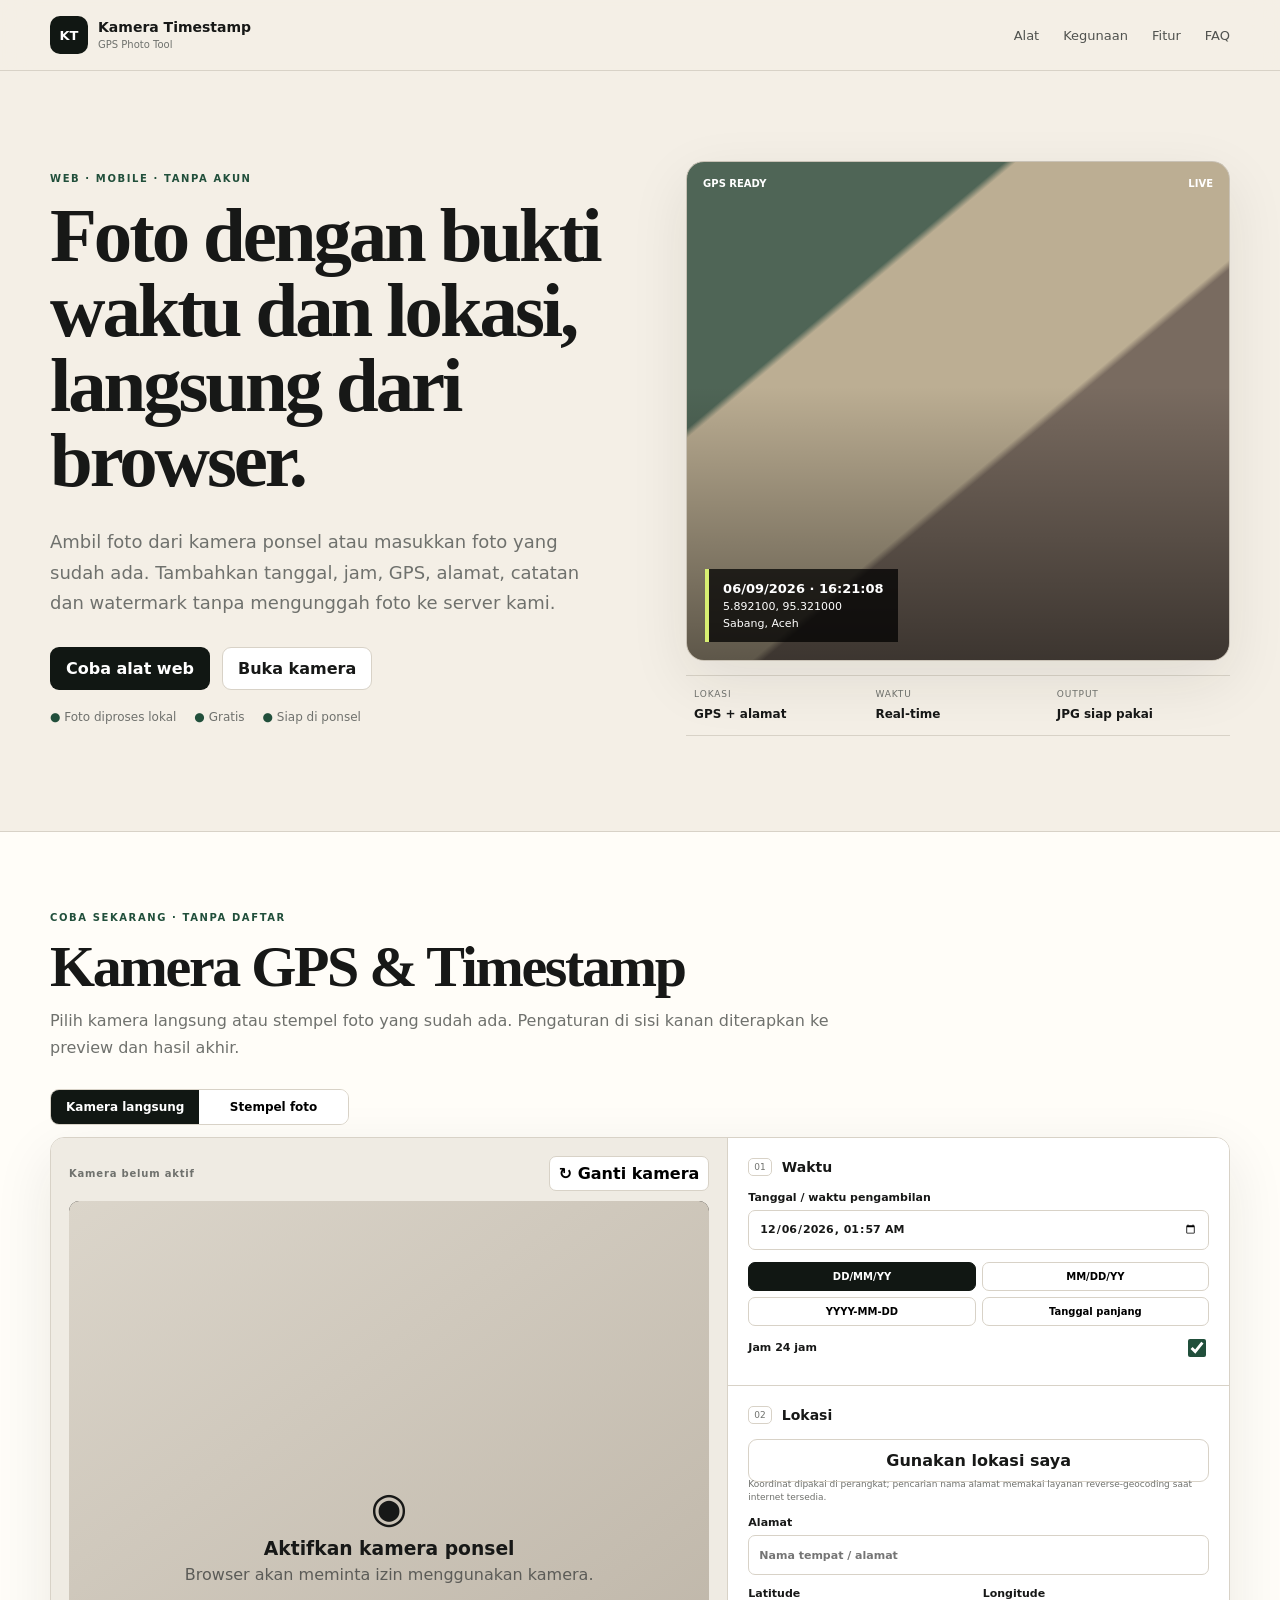
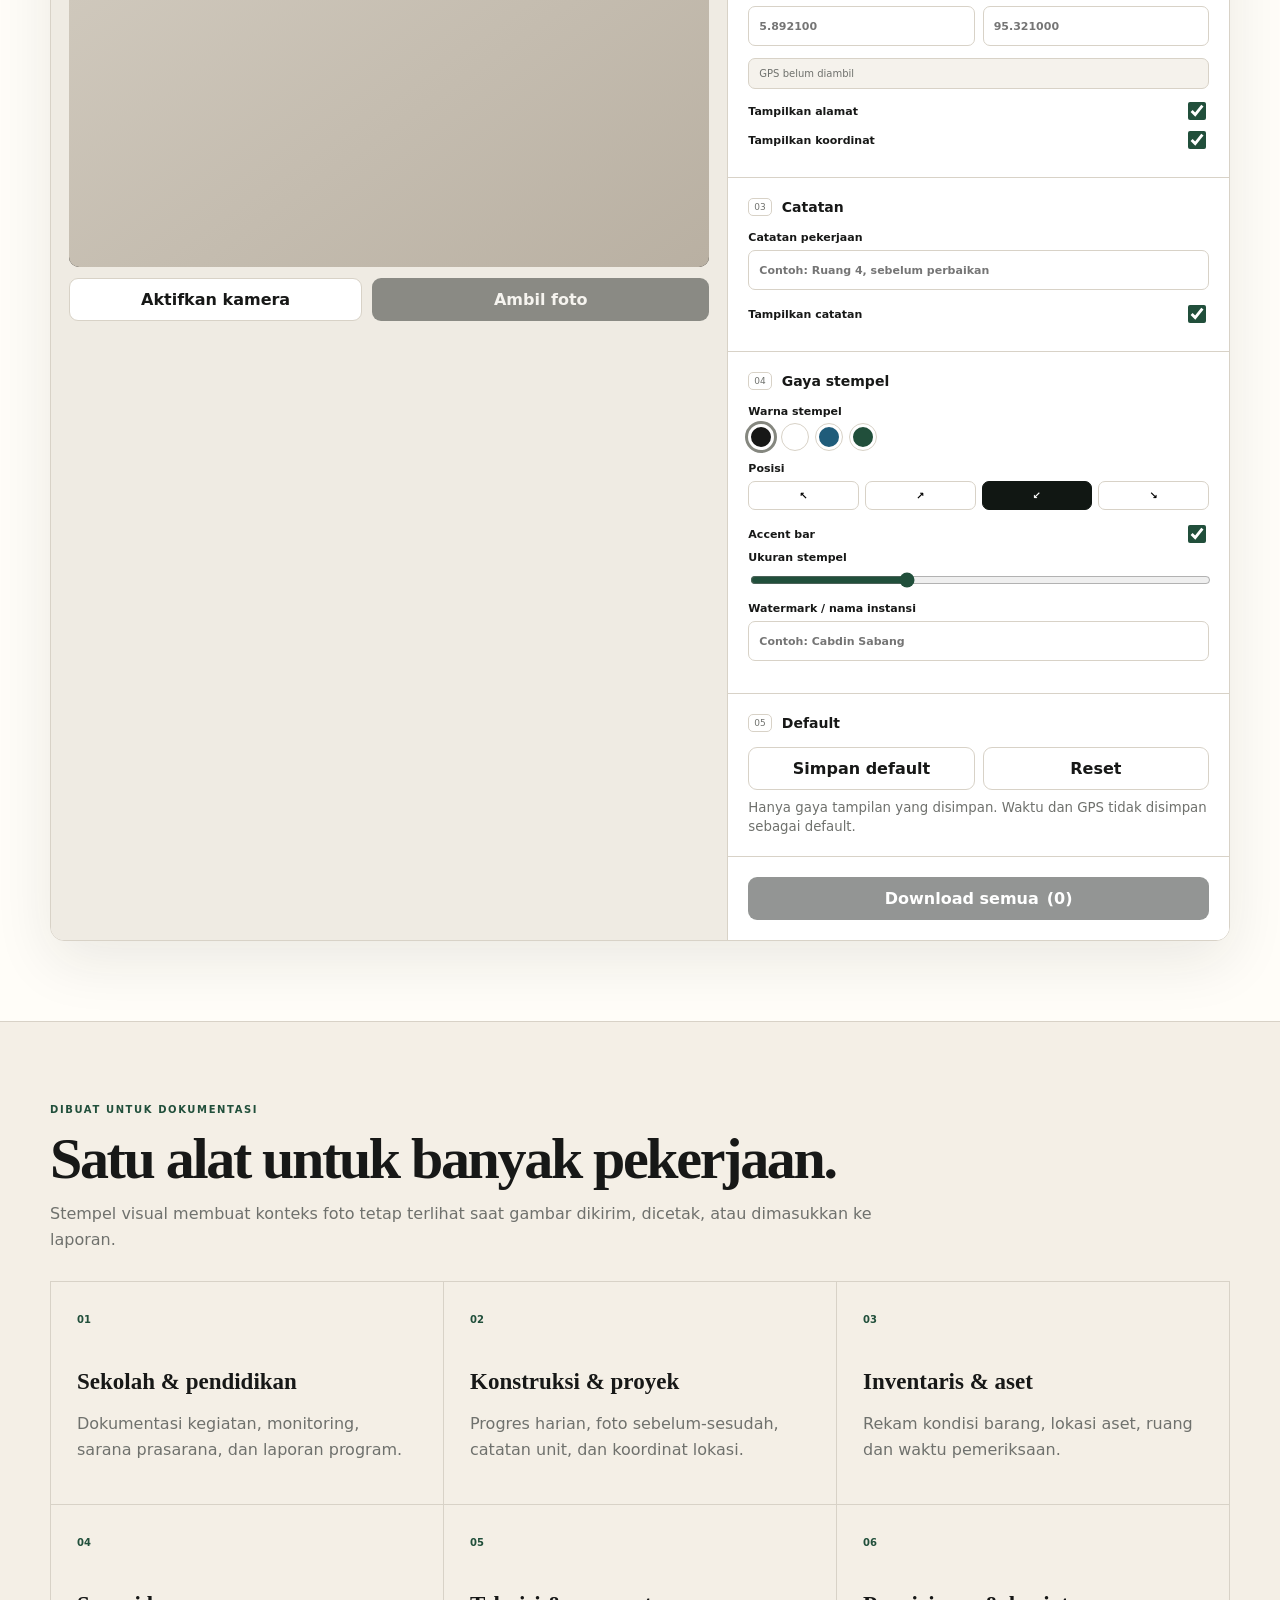
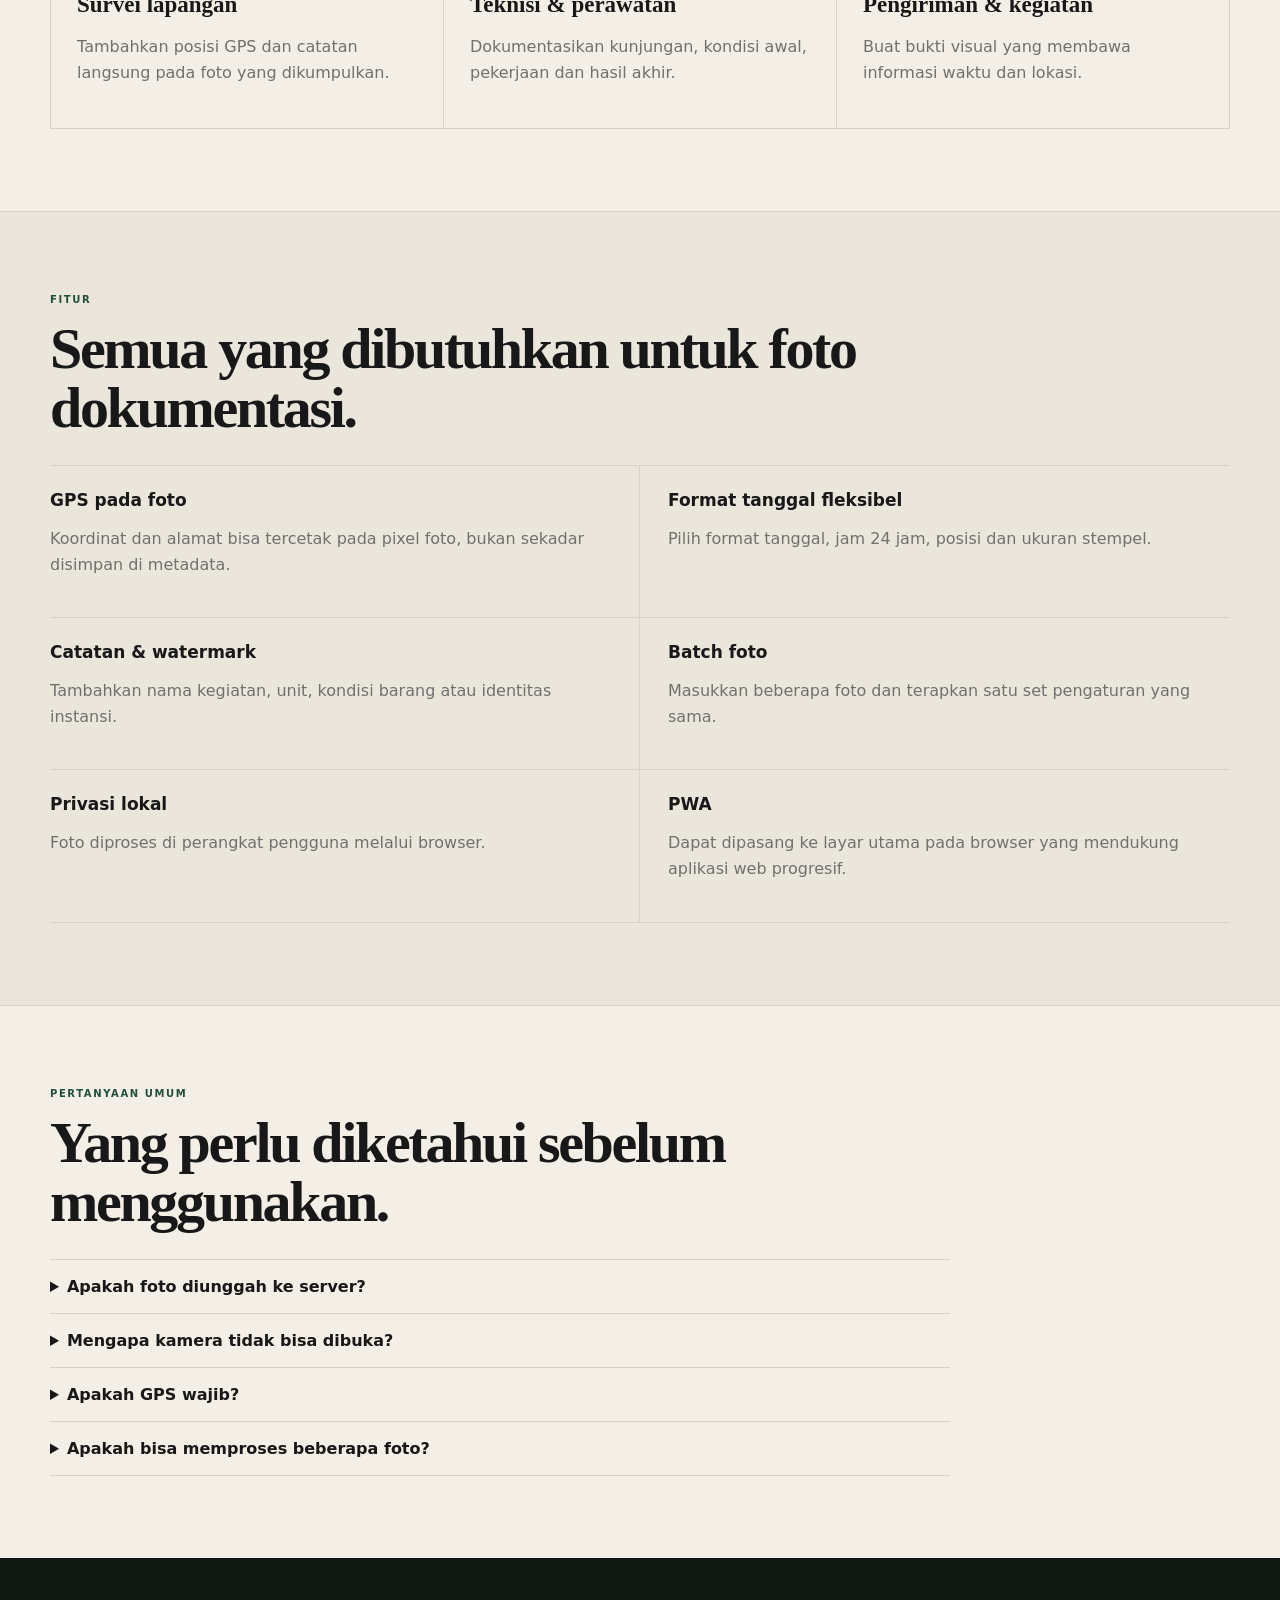
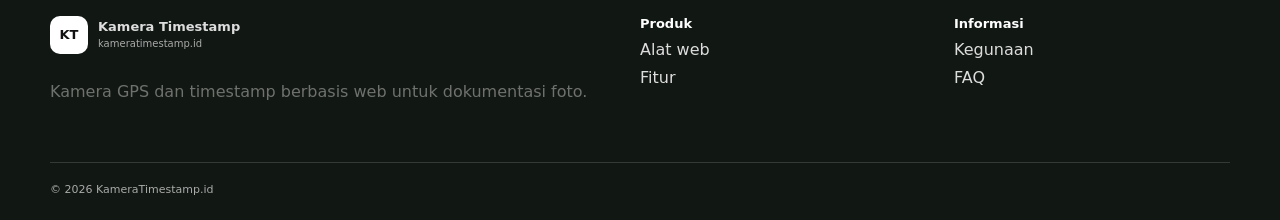
==== commit 4e10d96c: "Add files via upload" ====
--- a/index.html
+++ b/index.html
@@ -1,258 +1,283 @@
 <!doctype html>
 <html lang="id">
 <head>
-  <meta charset="UTF-8" />
+  <meta charset="utf-8" />
   <meta name="viewport" content="width=device-width,initial-scale=1,viewport-fit=cover" />
-  <meta name="theme-color" content="#f7f4ee" />
-  <title>Kamera Timestamp GPS Online | Foto Tanggal, Jam & Lokasi</title>
-  <meta name="description" content="Kamera timestamp GPS online untuk mengambil foto dengan tanggal, jam, koordinat, alamat, catatan, dan watermark langsung dari browser ponsel." />
+  <meta name="theme-color" content="#f4efe6" />
+  <title>Kamera Timestamp GPS Online | Foto Tanggal, Jam, Lokasi</title>
+  <meta name="description" content="Kamera timestamp GPS online untuk memotret atau memberi stempel pada foto dengan tanggal, jam, GPS, alamat, catatan, dan watermark langsung di browser." />
   <meta name="robots" content="index,follow,max-image-preview:large" />
   <link rel="canonical" href="https://kameratimestamp.id/" />
   <meta property="og:title" content="Kamera Timestamp GPS Online" />
-  <meta property="og:description" content="Ambil foto dengan tanggal, jam, GPS, alamat dan watermark langsung dari browser ponsel." />
+  <meta property="og:description" content="Foto dengan tanggal, jam, GPS, alamat dan watermark langsung dari browser ponsel." />
   <meta property="og:type" content="website" />
   <meta property="og:url" content="https://kameratimestamp.id/" />
+  <meta name="twitter:card" content="summary_large_image" />
   <link rel="manifest" href="manifest.webmanifest" />
   <link rel="icon" href="icon-192.png" sizes="192x192" />
   <link rel="apple-touch-icon" href="icon-192.png" />
-  <link rel="stylesheet" href="style.css" />
+  <link rel="stylesheet" href="styles.css" />
   <script type="application/ld+json">
   {
     "@context":"https://schema.org",
     "@type":"WebApplication",
     "name":"Kamera Timestamp GPS",
+    "url":"https://kameratimestamp.id/",
     "applicationCategory":"PhotographyApplication",
     "operatingSystem":"Android, iOS, Windows, macOS",
-    "url":"https://kameratimestamp.id/",
-    "description":"Aplikasi web kamera timestamp GPS untuk foto dokumentasi dengan tanggal, jam, lokasi, koordinat dan watermark.",
+    "description":"Aplikasi web kamera timestamp GPS untuk menambahkan tanggal, jam, koordinat, alamat, catatan dan watermark pada foto.",
     "offers":{"@type":"Offer","price":"0","priceCurrency":"IDR"}
   }
   </script>
 </head>
 <body>
   <header class="site-header">
-    <div class="nav-wrap">
-      <a class="brand" href="#top" aria-label="Kamera Timestamp">
-        <span class="brand-mark">KT</span>
-        <span>Kamera Timestamp</span>
+    <div class="nav-shell">
+      <a href="#top" class="brand" aria-label="Kamera Timestamp">
+        <span class="brand-badge">KT</span>
+        <span class="brand-copy"><strong>Kamera Timestamp</strong><small>GPS Photo Tool</small></span>
       </a>
-      <nav class="nav-links" aria-label="Navigasi utama">
-        <a href="#alat">Kamera GPS</a>
-        <a href="#fitur">Fitur</a>
-        <a href="#panduan">Panduan</a>
+      <nav aria-label="Navigasi utama">
+        <a href="#tool">Alat</a>
+        <a href="#usecases">Kegunaan</a>
+        <a href="#features">Fitur</a>
+        <a href="#faq">FAQ</a>
       </nav>
-      <button id="installApp" class="outline-btn hidden" type="button">Pasang App</button>
+      <button id="installApp" class="button button-ghost hidden" type="button">Pasang App</button>
     </div>
   </header>
 
   <main id="top">
-    <section class="hero">
+    <section class="hero section-shell">
       <div class="hero-copy">
-        <p class="kicker">WEB · PONSEL · SIAP DI LAPANGAN</p>
-        <h1>Stempel setiap foto dengan tanggal, jam, dan GPS.</h1>
-        <p class="hero-text">Kamera dokumentasi berbasis browser untuk sekolah, surveyor, teknisi, proyek, inventaris, dan pekerjaan lapangan. Timestamp, koordinat, alamat, catatan, dan identitas dapat langsung tertanam pada foto.</p>
+        <p class="eyebrow">WEB · MOBILE · TANPA AKUN</p>
+        <h1>Foto dengan bukti waktu dan lokasi, langsung dari browser.</h1>
+        <p class="hero-lead">Ambil foto dari kamera ponsel atau masukkan foto yang sudah ada. Tambahkan tanggal, jam, GPS, alamat, catatan dan watermark tanpa mengunggah foto ke server kami.</p>
         <div class="hero-actions">
-          <a class="primary-link" href="#alat">Coba kamera sekarang</a>
-          <a class="text-link" href="#fitur">Lihat fitur →</a>
-        </div>
-        <div class="trust-line"><span>●</span> Tanpa akun · Foto diproses di perangkat</div>
-      </div>
-      <div class="hero-preview" aria-hidden="true">
-        <div class="phone-shot">
-          <div class="preview-top"><span>GPS TERKUNCI</span><span>4K</span></div>
-          <div class="preview-scene"></div>
-          <div class="preview-stamp">
+          <a href="#tool" class="button button-dark">Coba alat web</a>
+          <button id="heroCamera" class="button button-light" type="button">Buka kamera</button>
+        </div>
+        <div class="trust-row">
+          <span>● Foto diproses lokal</span><span>● Gratis</span><span>● Siap di ponsel</span>
+        </div>
+      </div>
+      <div class="hero-card" aria-hidden="true">
+        <div class="hero-photo">
+          <div class="hero-photo-top"><span>GPS READY</span><span>LIVE</span></div>
+          <div class="hero-stamp">
             <strong>06/09/2026 · 16:21:08</strong>
-            <span>5.8921° N, 95.3210° E</span>
+            <span>5.892100, 95.321000</span>
             <span>Sabang, Aceh</span>
           </div>
         </div>
-        <div class="preview-metrics">
-          <div><small>GPS</small><strong>Akurasi ±5m</strong></div>
+        <div class="hero-metrics">
+          <div><small>LOKASI</small><strong>GPS + alamat</strong></div>
           <div><small>WAKTU</small><strong>Real-time</strong></div>
-          <div><small>CATATAN</small><strong>Label per foto</strong></div>
-        </div>
-      </div>
-    </section>
-
-    <section id="alat" class="tool-section">
-      <div class="section-intro">
-        <p class="kicker">COBA SEKARANG · TANPA DAFTAR</p>
-        <h2>Kamera GPS & Timestamp</h2>
-        <p>Aktifkan kamera ponsel, atur stempel, ambil foto, lalu unduh hasilnya.</p>
-      </div>
-
-      <div class="tool-shell">
-        <div class="camera-column">
-          <div class="camera-toolbar">
-            <span class="live-pill"><i></i> LIVE</span>
-            <button id="switchCamera" class="icon-btn" type="button">↻ Ganti kamera</button>
+          <div><small>OUTPUT</small><strong>JPG siap pakai</strong></div>
+        </div>
+      </div>
+    </section>
+
+    <section id="tool" class="tool-wrap">
+      <div class="section-shell">
+        <div class="section-heading">
+          <p class="eyebrow">COBA SEKARANG · TANPA DAFTAR</p>
+          <h2>Kamera GPS & Timestamp</h2>
+          <p>Pilih kamera langsung atau stempel foto yang sudah ada. Pengaturan di sisi kanan diterapkan ke preview dan hasil akhir.</p>
+        </div>
+
+        <div class="mode-tabs" role="tablist" aria-label="Mode alat">
+          <button id="cameraTab" class="mode-tab active" type="button" data-mode="camera">Kamera langsung</button>
+          <button id="uploadTab" class="mode-tab" type="button" data-mode="upload">Stempel foto</button>
+        </div>
+
+        <div class="tool-card">
+          <div class="preview-pane">
+            <div id="cameraMode" class="mode-panel">
+              <div class="preview-toolbar">
+                <span id="cameraState" class="status-chip">Kamera belum aktif</span>
+                <button id="switchCamera" class="mini-button" type="button">↻ Ganti kamera</button>
+              </div>
+              <div id="cameraStage" class="camera-stage">
+                <video id="video" autoplay playsinline muted></video>
+                <div id="liveStamp" class="live-stamp"></div>
+                <div id="cameraPlaceholder" class="camera-placeholder">
+                  <div class="placeholder-icon">◉</div>
+                  <h3>Aktifkan kamera ponsel</h3>
+                  <p>Browser akan meminta izin menggunakan kamera.</p>
+                </div>
+                <div id="flash" class="flash"></div>
+              </div>
+              <div class="camera-actions">
+                <button id="startCamera" class="button button-light" type="button">Aktifkan kamera</button>
+                <button id="capturePhoto" class="button button-dark" type="button" disabled>Ambil foto</button>
+              </div>
+            </div>
+
+            <div id="uploadMode" class="mode-panel hidden">
+              <div id="dropZone" class="drop-zone" tabindex="0">
+                <input id="photoInput" type="file" accept="image/jpeg,image/png,image/webp" multiple hidden />
+                <div class="drop-icon">＋</div>
+                <h3>Taruh foto di sini</h3>
+                <p>JPG, PNG, atau WEBP. Bisa pilih beberapa foto sekaligus.</p>
+                <button id="chooseFiles" class="button button-dark" type="button">Pilih foto</button>
+              </div>
+              <div id="uploadPreviewWrap" class="upload-preview-wrap hidden">
+                <canvas id="uploadCanvas"></canvas>
+                <div class="upload-preview-meta">
+                  <span id="currentFileName">—</span>
+                  <div>
+                    <button id="prevPhoto" class="mini-button" type="button">←</button>
+                    <span id="photoCounter">1 / 1</span>
+                    <button id="nextPhoto" class="mini-button" type="button">→</button>
+                  </div>
+                </div>
+                <div class="upload-actions"><button id="addMorePhotos" class="button button-light" type="button">+ Tambah foto</button><button id="downloadSelected" class="button button-dark" type="button">Download foto ini</button></div>
+              </div>
+            </div>
+
+            <div id="resultPanel" class="result-panel hidden">
+              <div class="result-title"><span>HASIL</span><strong>Foto siap digunakan</strong></div>
+              <img id="resultImage" alt="Hasil foto timestamp GPS" />
+              <div class="result-actions">
+                <a id="downloadCurrent" class="button button-dark" href="#" download="timestamp-photo.jpg">Download</a>
+                <button id="shareCurrent" class="button button-light" type="button">Bagikan</button>
+              </div>
+            </div>
           </div>
-          <div class="camera-stage" id="cameraStage">
-            <video id="video" autoplay playsinline muted></video>
-            <div id="logoPreview" class="logo-preview hidden"><img alt="" /></div>
-            <div id="timestampOverlay" class="timestamp-overlay"></div>
-            <div id="cameraPlaceholder" class="camera-placeholder">
-              <div class="camera-glyph">⌁</div>
-              <h3>Kamera belum aktif</h3>
-              <p>Izinkan browser memakai kamera perangkat Anda.</p>
-            </div>
-            <div id="flash" class="flash"></div>
-          </div>
-          <div class="capture-actions">
-            <button id="startCamera" class="secondary-action" type="button">Aktifkan kamera</button>
-            <button id="capturePhoto" class="capture-action" type="button" disabled><span></span> Ambil foto</button>
-          </div>
-          <div id="statusMessage" class="status">Kamera dan GPS membutuhkan HTTPS atau localhost.</div>
-        </div>
-
-        <aside class="settings-column">
-          <div class="setting-block">
-            <div class="block-title"><span>01</span><strong>Waktu</strong></div>
-            <label>Format tanggal
-              <select id="dateFormat">
-                <option value="id-short">DD/MM/YYYY</option>
-                <option value="iso">YYYY-MM-DD</option>
-                <option value="id-long">Tanggal panjang</option>
-              </select>
-            </label>
-            <label class="switch-row"><span>Tampilkan detik</span><input id="showSeconds" type="checkbox" checked /></label>
-          </div>
-
-          <div class="setting-block">
-            <div class="block-title"><span>02</span><strong>Lokasi</strong></div>
-            <div class="inline-actions">
-              <button id="getLocation" class="small-action" type="button">Gunakan lokasi saya</button>
-              <button id="watchLocation" class="small-action ghost" type="button">Pantau GPS</button>
-            </div>
-            <span id="gpsBadge" class="gps-state">GPS belum aktif</span>
-            <label>Alamat / lokasi
-              <input id="locationName" type="text" maxlength="100" placeholder="Contoh: SMA Negeri 1 Sabang" />
-            </label>
-            <div class="coord-grid">
-              <div><small>Latitude</small><strong id="latitude">—</strong></div>
-              <div><small>Longitude</small><strong id="longitude">—</strong></div>
-              <div><small>Akurasi</small><strong id="accuracy">—</strong></div>
-              <div><small>Update</small><strong id="gpsUpdated">—</strong></div>
-            </div>
-            <a id="openMap" class="map-link disabled-link" href="#" target="_blank" rel="noopener">Buka lokasi di peta →</a>
-            <label class="switch-row"><span>Tampilkan koordinat</span><input id="showGps" type="checkbox" checked /></label>
-          </div>
-
-          <div class="setting-block">
-            <div class="block-title"><span>03</span><strong>Catatan pekerjaan</strong></div>
-            <label>Instansi / sekolah<input id="organization" type="text" maxlength="80" placeholder="Nama instansi" /></label>
-            <label>Nama kegiatan<input id="activity" type="text" maxlength="100" placeholder="Nama kegiatan / proyek" /></label>
-            <label>Petugas<input id="officer" type="text" maxlength="80" placeholder="Nama petugas" /></label>
-            <label>Catatan<input id="note" type="text" maxlength="100" placeholder="Contoh: Ruang 4, sebelum perbaikan" /></label>
-            <label class="switch-row"><span>Tampilkan identitas</span><input id="showIdentity" type="checkbox" checked /></label>
-          </div>
-
-          <div class="setting-block">
-            <div class="block-title"><span>04</span><strong>Gaya stempel</strong></div>
-            <label>Posisi
-              <select id="timestampPosition">
-                <option value="bottom-left">↙ Kiri bawah</option>
-                <option value="bottom-right">↘ Kanan bawah</option>
-                <option value="top-left">↖ Kiri atas</option>
-                <option value="top-right">↗ Kanan atas</option>
-              </select>
-            </label>
-            <label>Putaran
-              <select id="watermarkRotationMode">
-                <option value="auto">Otomatis</option>
-                <option value="0">0°</option>
-                <option value="90">90°</option>
-                <option value="-90">-90°</option>
-                <option value="180">180°</option>
-              </select>
-            </label>
-            <label>Kualitas JPG
-              <select id="imageQuality">
-                <option value="0.98">Sangat tinggi</option>
-                <option value="0.92" selected>Tinggi</option>
-                <option value="0.82">Hemat</option>
-              </select>
-            </label>
-            <label>Logo / watermark
-              <input id="logoInput" class="file-input" type="file" accept="image/png,image/jpeg,image/webp" />
-            </label>
-            <p id="orientationHint" class="hint">Orientasi perangkat akan terdeteksi otomatis.</p>
-            <label class="switch-row"><span>Simpan ke galeri lokal</span><input id="saveGallery" type="checkbox" checked /></label>
-          </div>
-        </aside>
-      </div>
-    </section>
-
-    <section id="resultCard" class="result-card hidden">
-      <div class="result-head"><p class="kicker">HASIL FOTO</p><h2>Foto siap digunakan</h2></div>
-      <img id="capturedImage" alt="Hasil foto dengan timestamp GPS" />
-      <div class="result-actions">
-        <a id="downloadPhoto" class="primary-link" href="#" download="timestamp-photo.jpg">Unduh foto</a>
-        <button id="sharePhoto" class="secondary-action" type="button">Bagikan</button>
-        <button id="retakePhoto" class="secondary-action" type="button">Ambil lagi</button>
-      </div>
-    </section>
-
-    <section class="popular-strip">
-      <div><span>Alat cepat</span><strong>Timestamp GPS</strong></div>
-      <div><span>Privasi</span><strong>Tanpa upload</strong></div>
-      <div><span>Platform</span><strong>Android · iPhone · Web</strong></div>
-      <div><span>Biaya</span><strong>Gratis</strong></div>
-    </section>
-
-    <section id="fitur" class="use-cases">
-      <div class="section-intro wide"><p class="kicker">DIBUAT UNTUK DOKUMENTASI</p><h2>Satu kamera. Banyak pekerjaan.</h2><p>Dari dokumentasi sekolah sampai pekerjaan lapangan, setiap foto membawa informasi kapan dan di mana foto diambil.</p></div>
-      <div class="case-grid">
-        <article><span>01</span><h3>Sekolah & pendidikan</h3><p>Dokumentasi kegiatan, monitoring, sarana prasarana, serta bukti pelaksanaan program sekolah.</p></article>
-        <article><span>02</span><h3>Proyek & konstruksi</h3><p>Foto progres, sebelum-sesudah pekerjaan, catatan unit, lokasi dan koordinat.</p></article>
-        <article><span>03</span><h3>Inventaris & aset</h3><p>Foto kondisi barang, lokasi aset, nomor ruangan dan petugas pemeriksa.</p></article>
-        <article><span>04</span><h3>Survei lapangan</h3><p>Rekam lokasi, waktu, catatan, dan koordinat dalam satu foto yang siap dilaporkan.</p></article>
-        <article><span>05</span><h3>Teknisi & perawatan</h3><p>Dokumentasikan kunjungan, kondisi awal, proses pengerjaan dan hasil akhir.</p></article>
-        <article><span>06</span><h3>Perjalanan & kegiatan</h3><p>Simpan momen lengkap dengan lokasi dan waktu tanpa aplikasi tambahan.</p></article>
-      </div>
-    </section>
-
-    <section class="feature-section">
-      <div class="section-intro wide"><p class="kicker">FITUR</p><h2>Semua yang dibutuhkan untuk foto dokumentasi.</h2></div>
-      <div class="feature-list">
-        <article><h3>Foto dengan GPS</h3><p>Latitude, longitude, akurasi dan nama lokasi dapat dicetak langsung pada foto.</p></article>
-        <article><h3>Format tanggal fleksibel</h3><p>Pilih format tanggal, jam, posisi stempel, dan orientasi sesuai kebutuhan.</p></article>
-        <article><h3>Catatan & identitas</h3><p>Tambahkan instansi, kegiatan, petugas, unit, ruang atau catatan pekerjaan.</p></article>
-        <article><h3>Watermark khusus</h3><p>Unggah logo sekolah atau organisasi dan gabungkan dengan stempel foto.</p></article>
-        <article><h3>Galeri lokal</h3><p>Simpan hasil sementara di browser perangkat tanpa mengunggah ke server.</p></article>
-        <article><h3>Berjalan seperti aplikasi</h3><p>Dapat dipasang sebagai PWA pada browser yang mendukung.</p></article>
-      </div>
-    </section>
-
-    <section class="gallery-section">
-      <div class="gallery-head"><div><p class="kicker">GALERI LOKAL</p><h2>Foto terakhir</h2></div><button id="clearGallery" class="outline-btn" type="button">Hapus semua</button></div>
-      <p class="muted">Foto tersimpan hanya di browser perangkat ini.</p>
-      <div id="gallery" class="gallery-grid"></div>
-      <div id="emptyGallery" class="empty-state">Belum ada foto tersimpan.</div>
-    </section>
-
-    <section id="panduan" class="faq-section">
-      <div class="section-intro wide"><p class="kicker">PERTANYAAN UMUM</p><h2>Jawaban singkat sebelum mulai.</h2></div>
+
+          <aside class="settings-pane">
+            <section class="settings-group">
+              <div class="settings-title"><span>01</span><h3>Waktu</h3></div>
+              <label>Tanggal / waktu pengambilan
+                <input id="capturedAt" type="datetime-local" />
+              </label>
+              <div class="format-buttons" id="dateFormats">
+                <button type="button" data-format="dmy" class="active">DD/MM/YY</button>
+                <button type="button" data-format="mdy">MM/DD/YY</button>
+                <button type="button" data-format="iso">YYYY-MM-DD</button>
+                <button type="button" data-format="long">Tanggal panjang</button>
+              </div>
+              <label class="toggle-row"><span>Jam 24 jam</span><input id="clock24" type="checkbox" checked /></label>
+            </section>
+
+            <section class="settings-group">
+              <div class="settings-title"><span>02</span><h3>Lokasi</h3></div>
+              <button id="useLocation" class="button button-light full" type="button">Gunakan lokasi saya</button>
+              <small class="privacy-inline">Koordinat dipakai di perangkat; pencarian nama alamat memakai layanan reverse-geocoding saat internet tersedia.</small>
+              <label>Alamat
+                <input id="address" type="text" placeholder="Nama tempat / alamat" />
+              </label>
+              <div class="two-cols">
+                <label>Latitude<input id="latitude" inputmode="decimal" type="text" placeholder="5.892100" /></label>
+                <label>Longitude<input id="longitude" inputmode="decimal" type="text" placeholder="95.321000" /></label>
+              </div>
+              <div id="gpsInfo" class="gps-info">GPS belum diambil</div>
+              <label class="toggle-row"><span>Tampilkan alamat</span><input id="showAddress" type="checkbox" checked /></label>
+              <label class="toggle-row"><span>Tampilkan koordinat</span><input id="showCoordinates" type="checkbox" checked /></label>
+            </section>
+
+            <section class="settings-group">
+              <div class="settings-title"><span>03</span><h3>Catatan</h3></div>
+              <label>Catatan pekerjaan<input id="jobNote" type="text" maxlength="120" placeholder="Contoh: Ruang 4, sebelum perbaikan" /></label>
+              <label class="toggle-row"><span>Tampilkan catatan</span><input id="showNote" type="checkbox" checked /></label>
+            </section>
+
+            <section class="settings-group">
+              <div class="settings-title"><span>04</span><h3>Gaya stempel</h3></div>
+              <label>Warna stempel
+                <div class="color-row">
+                  <button type="button" class="color-dot active" data-color="dark" aria-label="Hitam"></button>
+                  <button type="button" class="color-dot light" data-color="light" aria-label="Putih"></button>
+                  <button type="button" class="color-dot blue" data-color="blue" aria-label="Biru"></button>
+                  <button type="button" class="color-dot green" data-color="green" aria-label="Hijau"></button>
+                </div>
+              </label>
+              <label>Posisi
+                <div class="position-grid" id="positionGrid">
+                  <button type="button" data-position="top-left">↖</button>
+                  <button type="button" data-position="top-right">↗</button>
+                  <button type="button" data-position="bottom-left" class="active">↙</button>
+                  <button type="button" data-position="bottom-right">↘</button>
+                </div>
+              </label>
+              <label class="toggle-row"><span>Accent bar</span><input id="accentBar" type="checkbox" checked /></label>
+              <label>Ukuran stempel
+                <input id="stampSize" type="range" min="55" max="145" value="85" />
+              </label>
+              <label>Watermark / nama instansi
+                <input id="watermark" type="text" maxlength="80" placeholder="Contoh: Cabdin Sabang" />
+              </label>
+            </section>
+
+            <section class="settings-group defaults-group">
+              <div class="settings-title"><span>05</span><h3>Default</h3></div>
+              <div class="two-actions">
+                <button id="saveDefaults" class="button button-light" type="button">Simpan default</button>
+                <button id="resetDefaults" class="button button-light" type="button">Reset</button>
+              </div>
+              <small>Hanya gaya tampilan yang disimpan. Waktu dan GPS tidak disimpan sebagai default.</small>
+            </section>
+
+            <section class="settings-group action-group">
+              <button id="downloadAll" class="button button-dark full" type="button" disabled>Download semua <span id="batchCount">(0)</span></button>
+            </section>
+          </aside>
+        </div>
+      </div>
+    </section>
+
+    <section id="usecases" class="section-shell content-section">
+      <div class="section-heading wide">
+        <p class="eyebrow">DIBUAT UNTUK DOKUMENTASI</p>
+        <h2>Satu alat untuk banyak pekerjaan.</h2>
+        <p>Stempel visual membuat konteks foto tetap terlihat saat gambar dikirim, dicetak, atau dimasukkan ke laporan.</p>
+      </div>
+      <div class="number-grid">
+        <article><span>01</span><h3>Sekolah & pendidikan</h3><p>Dokumentasi kegiatan, monitoring, sarana prasarana, dan laporan program.</p></article>
+        <article><span>02</span><h3>Konstruksi & proyek</h3><p>Progres harian, foto sebelum-sesudah, catatan unit, dan koordinat lokasi.</p></article>
+        <article><span>03</span><h3>Inventaris & aset</h3><p>Rekam kondisi barang, lokasi aset, ruang dan waktu pemeriksaan.</p></article>
+        <article><span>04</span><h3>Survei lapangan</h3><p>Tambahkan posisi GPS dan catatan langsung pada foto yang dikumpulkan.</p></article>
+        <article><span>05</span><h3>Teknisi & perawatan</h3><p>Dokumentasikan kunjungan, kondisi awal, pekerjaan dan hasil akhir.</p></article>
+        <article><span>06</span><h3>Pengiriman & kegiatan</h3><p>Buat bukti visual yang membawa informasi waktu dan lokasi.</p></article>
+      </div>
+    </section>
+
+    <section id="features" class="feature-band">
+      <div class="section-shell content-section">
+        <div class="section-heading wide"><p class="eyebrow">FITUR</p><h2>Semua yang dibutuhkan untuk foto dokumentasi.</h2></div>
+        <div class="feature-grid">
+          <article><h3>GPS pada foto</h3><p>Koordinat dan alamat bisa tercetak pada pixel foto, bukan sekadar disimpan di metadata.</p></article>
+          <article><h3>Format tanggal fleksibel</h3><p>Pilih format tanggal, jam 24 jam, posisi dan ukuran stempel.</p></article>
+          <article><h3>Catatan & watermark</h3><p>Tambahkan nama kegiatan, unit, kondisi barang atau identitas instansi.</p></article>
+          <article><h3>Batch foto</h3><p>Masukkan beberapa foto dan terapkan satu set pengaturan yang sama.</p></article>
+          <article><h3>Privasi lokal</h3><p>Foto diproses di perangkat pengguna melalui browser.</p></article>
+          <article><h3>PWA</h3><p>Dapat dipasang ke layar utama pada browser yang mendukung aplikasi web progresif.</p></article>
+        </div>
+      </div>
+    </section>
+
+    <section id="faq" class="section-shell content-section faq-section">
+      <div class="section-heading wide"><p class="eyebrow">PERTANYAAN UMUM</p><h2>Yang perlu diketahui sebelum menggunakan.</h2></div>
       <div class="faq-list">
-        <details><summary>Apakah foto diunggah ke server?</summary><p>Tidak. Pengolahan foto dilakukan di browser perangkat Anda.</p></details>
-        <details><summary>Mengapa kamera tidak dapat dibuka?</summary><p>Pastikan halaman menggunakan HTTPS dan izin kamera sudah diberikan pada browser.</p></details>
-        <details><summary>Apakah GPS harus selalu aktif?</summary><p>Tidak. GPS bersifat opsional, tetapi diperlukan jika koordinat ingin dicetak pada foto.</p></details>
-        <details><summary>Apakah aplikasi bisa dipasang di ponsel?</summary><p>Ya, browser yang mendukung PWA dapat menambahkan aplikasi ke layar utama.</p></details>
+        <details><summary>Apakah foto diunggah ke server?</summary><p>Tidak. Pemrosesan utama dilakukan di browser perangkat.</p></details>
+        <details><summary>Mengapa kamera tidak bisa dibuka?</summary><p>Pastikan situs dibuka melalui HTTPS dan izin kamera diberikan pada browser.</p></details>
+        <details><summary>Apakah GPS wajib?</summary><p>Tidak. GPS hanya diperlukan bila Anda ingin mencetak koordinat atau mengambil alamat berdasarkan lokasi perangkat.</p></details>
+        <details><summary>Apakah bisa memproses beberapa foto?</summary><p>Ya. Mode Stempel Foto menerima beberapa gambar dan dapat mengunduh hasil satu per satu.</p></details>
       </div>
     </section>
   </main>
 
   <footer class="site-footer">
-    <div class="footer-grid">
-      <div><a class="brand footer-brand" href="#top"><span class="brand-mark">KT</span><span>Kamera Timestamp</span></a><p>Kamera GPS dan timestamp berbasis web untuk dokumentasi lapangan.</p></div>
-      <div><strong>Produk</strong><a href="#alat">Kamera GPS</a><a href="#fitur">Fitur</a></div>
-      <div><strong>Informasi</strong><a href="#panduan">Panduan</a><a href="#panduan">Privasi</a></div>
+    <div class="section-shell footer-grid">
+      <div><a href="#top" class="brand footer-brand"><span class="brand-badge">KT</span><span class="brand-copy"><strong>Kamera Timestamp</strong><small>kameratimestamp.id</small></span></a><p>Kamera GPS dan timestamp berbasis web untuk dokumentasi foto.</p></div>
+      <div><strong>Produk</strong><a href="#tool">Alat web</a><a href="#features">Fitur</a></div>
+      <div><strong>Informasi</strong><a href="#usecases">Kegunaan</a><a href="#faq">FAQ</a></div>
     </div>
-    <div class="copyright">© 2026 KameraTimestamp.id</div>
+    <div class="section-shell footer-bottom">© 2026 KameraTimestamp.id</div>
   </footer>
 
-  <canvas id="photoCanvas" hidden></canvas>
-  <script src="app.js?v=6" defer></script>
+  <canvas id="workCanvas" hidden></canvas>
+  <script src="app.js?v=1" defer></script>
 </body>
 </html>
--- a/styles.css
+++ b/styles.css
@@ -0,0 +1,13 @@
+:root{
+  --bg:#f4efe6;--paper:#fffdf8;--ink:#171817;--muted:#6f716d;--line:#d8d2c7;--green:#214f3b;--green-2:#dce8df;--dark:#111713;--white:#fff;--accent:#d8ef72;--blue:#1f5c7a;--shadow:0 20px 60px rgba(37,32,24,.09)
+}
+*{box-sizing:border-box}html{scroll-behavior:smooth}body{margin:0;background:var(--bg);color:var(--ink);font-family:Inter,ui-sans-serif,system-ui,-apple-system,BlinkMacSystemFont,"Segoe UI",sans-serif}button,input,select,a{font:inherit}a{color:inherit}.hidden{display:none!important}.section-shell{width:min(1180px,calc(100% - 36px));margin-inline:auto}
+.site-header{position:sticky;top:0;z-index:50;border-bottom:1px solid var(--line);background:rgba(244,239,230,.93);backdrop-filter:blur(14px)}.nav-shell{width:min(1180px,calc(100% - 36px));height:70px;margin:auto;display:flex;align-items:center;gap:30px}.brand{display:inline-flex;align-items:center;gap:10px;text-decoration:none}.brand-badge{display:grid;place-items:center;width:38px;height:38px;border-radius:10px;background:var(--dark);color:#fff;font-size:13px;font-weight:900}.brand-copy{display:grid;line-height:1.1}.brand-copy strong{font-size:14px}.brand-copy small{font-size:10px;color:var(--muted);margin-top:4px}.nav-shell nav{display:flex;gap:24px;margin-left:auto}.nav-shell nav a{text-decoration:none;font-size:13px;color:#50524f}.button{border:1px solid transparent;border-radius:9px;padding:11px 15px;font-weight:800;cursor:pointer;text-decoration:none;display:inline-flex;align-items:center;justify-content:center;gap:8px}.button-dark{background:var(--dark);color:#fff}.button-light{background:#fff;border-color:var(--line);color:var(--ink)}.button-ghost{background:transparent;border-color:var(--line)}.button:disabled{opacity:.45;cursor:not-allowed}.full{width:100%}
+.hero{display:grid;grid-template-columns:1.02fr .98fr;gap:70px;align-items:center;padding:90px 0 95px}.eyebrow{margin:0 0 14px;color:var(--green);font-size:10px;letter-spacing:.16em;font-weight:900}.hero h1,.section-heading h2{font-family:Georgia,"Times New Roman",serif;letter-spacing:-.04em}.hero h1{font-size:clamp(50px,6vw,78px);line-height:.98;margin:0;max-width:760px}.hero-lead{font-size:18px;line-height:1.72;color:var(--muted);max-width:680px;margin:28px 0}.hero-actions{display:flex;gap:12px}.trust-row{display:flex;gap:18px;flex-wrap:wrap;margin-top:20px;font-size:12px;color:var(--muted)}.trust-row span::first-letter{color:var(--green)}.hero-card{display:grid;gap:14px}.hero-photo{position:relative;min-height:500px;border:1px solid #c9c2b6;border-radius:18px;overflow:hidden;background:linear-gradient(140deg,#4f6556 0 28%,#bcae93 29% 58%,#796b60 59% 100%);box-shadow:var(--shadow)}.hero-photo:after{content:"";position:absolute;inset:0;background:linear-gradient(to top,rgba(0,0,0,.5),transparent 55%)}.hero-photo-top{position:absolute;z-index:2;top:16px;left:16px;right:16px;display:flex;justify-content:space-between;color:#fff;font-size:10px;font-weight:900}.hero-stamp{position:absolute;z-index:2;left:18px;bottom:18px;display:grid;gap:4px;max-width:78%;padding:12px 14px;background:rgba(0,0,0,.74);color:#fff;border-left:4px solid var(--accent);font-size:11px}.hero-stamp strong{font-size:13px}.hero-metrics{display:grid;grid-template-columns:repeat(3,1fr);border-top:1px solid var(--line);border-bottom:1px solid var(--line)}.hero-metrics div{padding:13px 8px}.hero-metrics small{display:block;color:var(--muted);font-size:9px;letter-spacing:.1em;margin-bottom:4px}.hero-metrics strong{font-size:12px}
+.tool-wrap{background:var(--paper);border-top:1px solid var(--line);border-bottom:1px solid var(--line);padding:80px 0}.section-heading{max-width:780px;margin-bottom:28px}.section-heading.wide{max-width:860px}.section-heading h2{font-size:clamp(38px,5vw,58px);line-height:1.02;margin:0 0 12px}.section-heading>p:not(.eyebrow){margin:0;color:var(--muted);line-height:1.65}.mode-tabs{display:inline-grid;grid-template-columns:1fr 1fr;border:1px solid var(--line);border-radius:9px;overflow:hidden;margin-bottom:12px}.mode-tab{border:0;background:#fff;padding:10px 15px;font-weight:800;font-size:12px;cursor:pointer}.mode-tab.active{background:var(--dark);color:#fff}.tool-card{display:grid;grid-template-columns:minmax(0,1.15fr) minmax(340px,.85fr);border:1px solid var(--line);border-radius:14px;overflow:hidden;background:#fff;box-shadow:var(--shadow)}.preview-pane{padding:18px;background:#efebe3;border-right:1px solid var(--line)}.preview-toolbar{display:flex;justify-content:space-between;align-items:center;margin-bottom:10px}.status-chip{font-size:10px;font-weight:900;letter-spacing:.08em;color:var(--muted)}.mini-button{border:1px solid var(--line);background:#fff;border-radius:7px;padding:7px 9px;font-weight:800;cursor:pointer}.camera-stage{position:relative;width:100%;aspect-ratio:3/4;max-height:74vh;overflow:hidden;border-radius:10px;background:#111}.camera-stage video{width:100%;height:100%;object-fit:cover}.camera-placeholder{position:absolute;inset:0;display:grid;place-content:center;text-align:center;padding:24px;background:linear-gradient(145deg,#dbd5ca,#b9b0a2)}.camera-placeholder h3{margin:6px 0}.camera-placeholder p{margin:0;color:#5b5b57}.placeholder-icon{font-size:42px}.live-stamp{position:absolute;left:14px;bottom:14px;max-width:calc(100% - 28px);background:rgba(0,0,0,.73);color:#fff;border-left:3px solid var(--accent);padding:7px 9px;font-size:clamp(8px,2vw,12px);font-weight:800;line-height:1.25;white-space:pre-line;overflow-wrap:anywhere}.camera-actions{display:grid;grid-template-columns:1fr 1.15fr;gap:10px;margin-top:11px}.flash{position:absolute;inset:0;opacity:0;background:#fff;pointer-events:none}.flash.active{animation:flash .22s ease}@keyframes flash{35%{opacity:.85}100%{opacity:0}}
+.drop-zone{min-height:560px;border:1.5px dashed #bdb6aa;border-radius:10px;display:grid;place-content:center;text-align:center;padding:30px;background:#faf8f3}.drop-zone.dragging{border-color:var(--green);background:#f1f6f2}.drop-zone h3{margin:8px 0 6px;font-family:Georgia,"Times New Roman",serif;font-size:28px}.drop-zone p{margin:0 0 18px;color:var(--muted);font-size:13px}.drop-icon{font-size:40px}.upload-preview-wrap{display:grid;gap:10px}.upload-preview-wrap canvas{display:block;width:100%;max-height:70vh;object-fit:contain;border-radius:10px;background:#111}.upload-preview-meta{display:flex;justify-content:space-between;gap:15px;align-items:center;font-size:11px;color:var(--muted)}.upload-preview-meta>div{display:flex;align-items:center;gap:8px}.upload-actions{display:grid;grid-template-columns:1fr 1fr;gap:10px}.result-panel{margin-top:18px;padding-top:18px;border-top:1px solid var(--line)}.result-title{display:flex;justify-content:space-between;align-items:center;margin-bottom:10px}.result-title span{font-size:10px;color:var(--green);font-weight:900}.result-title strong{font-size:13px}.result-panel img{display:block;width:100%;max-height:65vh;object-fit:contain;border-radius:10px;background:#111}.result-actions{display:grid;grid-template-columns:1fr 1fr;gap:10px;margin-top:10px}
+.settings-pane{background:#fff}.settings-group{padding:20px;border-bottom:1px solid var(--line)}.settings-group:last-child{border-bottom:0}.settings-title{display:flex;align-items:center;gap:10px;margin-bottom:15px}.settings-title span{display:inline-flex;border:1px solid var(--line);border-radius:5px;padding:3px 5px;color:var(--muted);font-size:9px}.settings-title h3{margin:0;font-size:14px}.settings-group label{display:grid;gap:6px;font-size:11px;font-weight:800;margin-bottom:12px}.settings-group input[type="text"],.settings-group input[type="datetime-local"],.settings-group select{width:100%;min-height:40px;padding:0 10px;border:1px solid var(--line);border-radius:7px;background:#fff;color:var(--ink)}.format-buttons{display:grid;grid-template-columns:repeat(2,1fr);gap:6px;margin-bottom:10px}.format-buttons button,.position-grid button{border:1px solid var(--line);border-radius:7px;background:#fff;padding:8px;font-size:10px;font-weight:800;cursor:pointer}.format-buttons button.active,.position-grid button.active{background:var(--dark);color:#fff;border-color:var(--dark)}.toggle-row{grid-template-columns:1fr auto!important;align-items:center!important;margin:5px 0!important}.toggle-row input{width:18px;height:18px;accent-color:var(--green)}.two-cols{display:grid;grid-template-columns:1fr 1fr;gap:8px}.privacy-inline{display:block;color:var(--muted);font-size:9px;line-height:1.45;margin:-4px 0 12px}.gps-info{padding:9px 10px;background:#f5f2ec;border:1px solid var(--line);border-radius:7px;color:var(--muted);font-size:10px;margin-bottom:10px}.color-row{display:flex;gap:8px}.color-dot{width:26px;height:26px;border-radius:50%;border:3px solid #fff;outline:1px solid var(--line);background:#171817;cursor:pointer}.color-dot.light{background:#fff}.color-dot.blue{background:#1f5c7a}.color-dot.green{background:#214f3b}.color-dot.active{outline:3px solid #85877f}.position-grid{display:grid;grid-template-columns:repeat(4,1fr);gap:6px}.settings-group input[type="range"]{width:100%;accent-color:var(--green)}.two-actions{display:grid;grid-template-columns:1fr 1fr;gap:8px}.defaults-group small{display:block;margin-top:9px;color:var(--muted);line-height:1.4}.action-group{position:sticky;bottom:0;background:#fff}.batch-note{font-size:10px;color:var(--muted)}
+.content-section{padding:82px 0}.number-grid{display:grid;grid-template-columns:repeat(3,1fr);border-left:1px solid var(--line);border-top:1px solid var(--line)}.number-grid article{min-height:215px;padding:26px;border-right:1px solid var(--line);border-bottom:1px solid var(--line)}.number-grid span{font-size:10px;color:var(--green);font-weight:900}.number-grid h3{font-family:Georgia,"Times New Roman",serif;font-size:23px;margin:42px 0 8px}.number-grid p,.feature-grid p,.faq-list p,.site-footer p{color:var(--muted);line-height:1.6}.feature-band{background:#ebe6dc;border-top:1px solid var(--line);border-bottom:1px solid var(--line)}.feature-grid{display:grid;grid-template-columns:repeat(2,1fr);border-top:1px solid var(--line)}.feature-grid article{padding:24px 0;border-bottom:1px solid var(--line)}.feature-grid article:nth-child(odd){padding-right:28px;border-right:1px solid var(--line)}.feature-grid article:nth-child(even){padding-left:28px}.feature-grid h3{margin:0 0 7px;font-size:17px}.faq-list{max-width:900px}.faq-list details{border-top:1px solid var(--line);padding:17px 0}.faq-list details:last-child{border-bottom:1px solid var(--line)}.faq-list summary{font-weight:800;cursor:pointer}.site-footer{background:var(--dark);color:#fff;padding:58px 0 24px}.footer-grid{display:grid;grid-template-columns:2fr 1fr 1fr;gap:38px}.footer-grid>div{display:grid;align-content:start;gap:9px}.footer-grid a{text-decoration:none;color:#ddd}.footer-grid strong{font-size:13px}.footer-brand{color:#fff}.footer-brand .brand-badge{background:#fff;color:#111}.footer-brand .brand-copy small{color:#aaa}.footer-bottom{margin-top:42px;padding-top:20px;border-top:1px solid rgba(255,255,255,.15);font-size:11px;color:#aaa}
+@media(max-width:920px){.hero{grid-template-columns:1fr;gap:42px;padding-top:58px}.tool-card{grid-template-columns:1fr}.preview-pane{border-right:0;border-bottom:1px solid var(--line)}.number-grid{grid-template-columns:repeat(2,1fr)}}
+@media(max-width:700px){.nav-shell{height:62px}.nav-shell nav{display:none}.hero{padding:48px 0 66px}.hero h1{font-size:48px}.hero-lead{font-size:16px}.hero-actions{display:grid}.hero-photo{min-height:420px}.hero-metrics{grid-template-columns:1fr}.hero-metrics div{border-bottom:1px solid var(--line)}.tool-wrap{padding:58px 0}.camera-actions,.result-actions,.two-cols,.two-actions,.upload-actions{grid-template-columns:1fr}.number-grid,.feature-grid,.footer-grid{grid-template-columns:1fr}.number-grid article{min-height:auto}.feature-grid article:nth-child(odd),.feature-grid article:nth-child(even){padding:22px 0;border-right:0}.drop-zone{min-height:420px}.content-section{padding:64px 0}.mode-tabs{width:100%}}
+@media(orientation:landscape) and (max-height:720px){.camera-stage{aspect-ratio:16/9;max-height:72vh}}
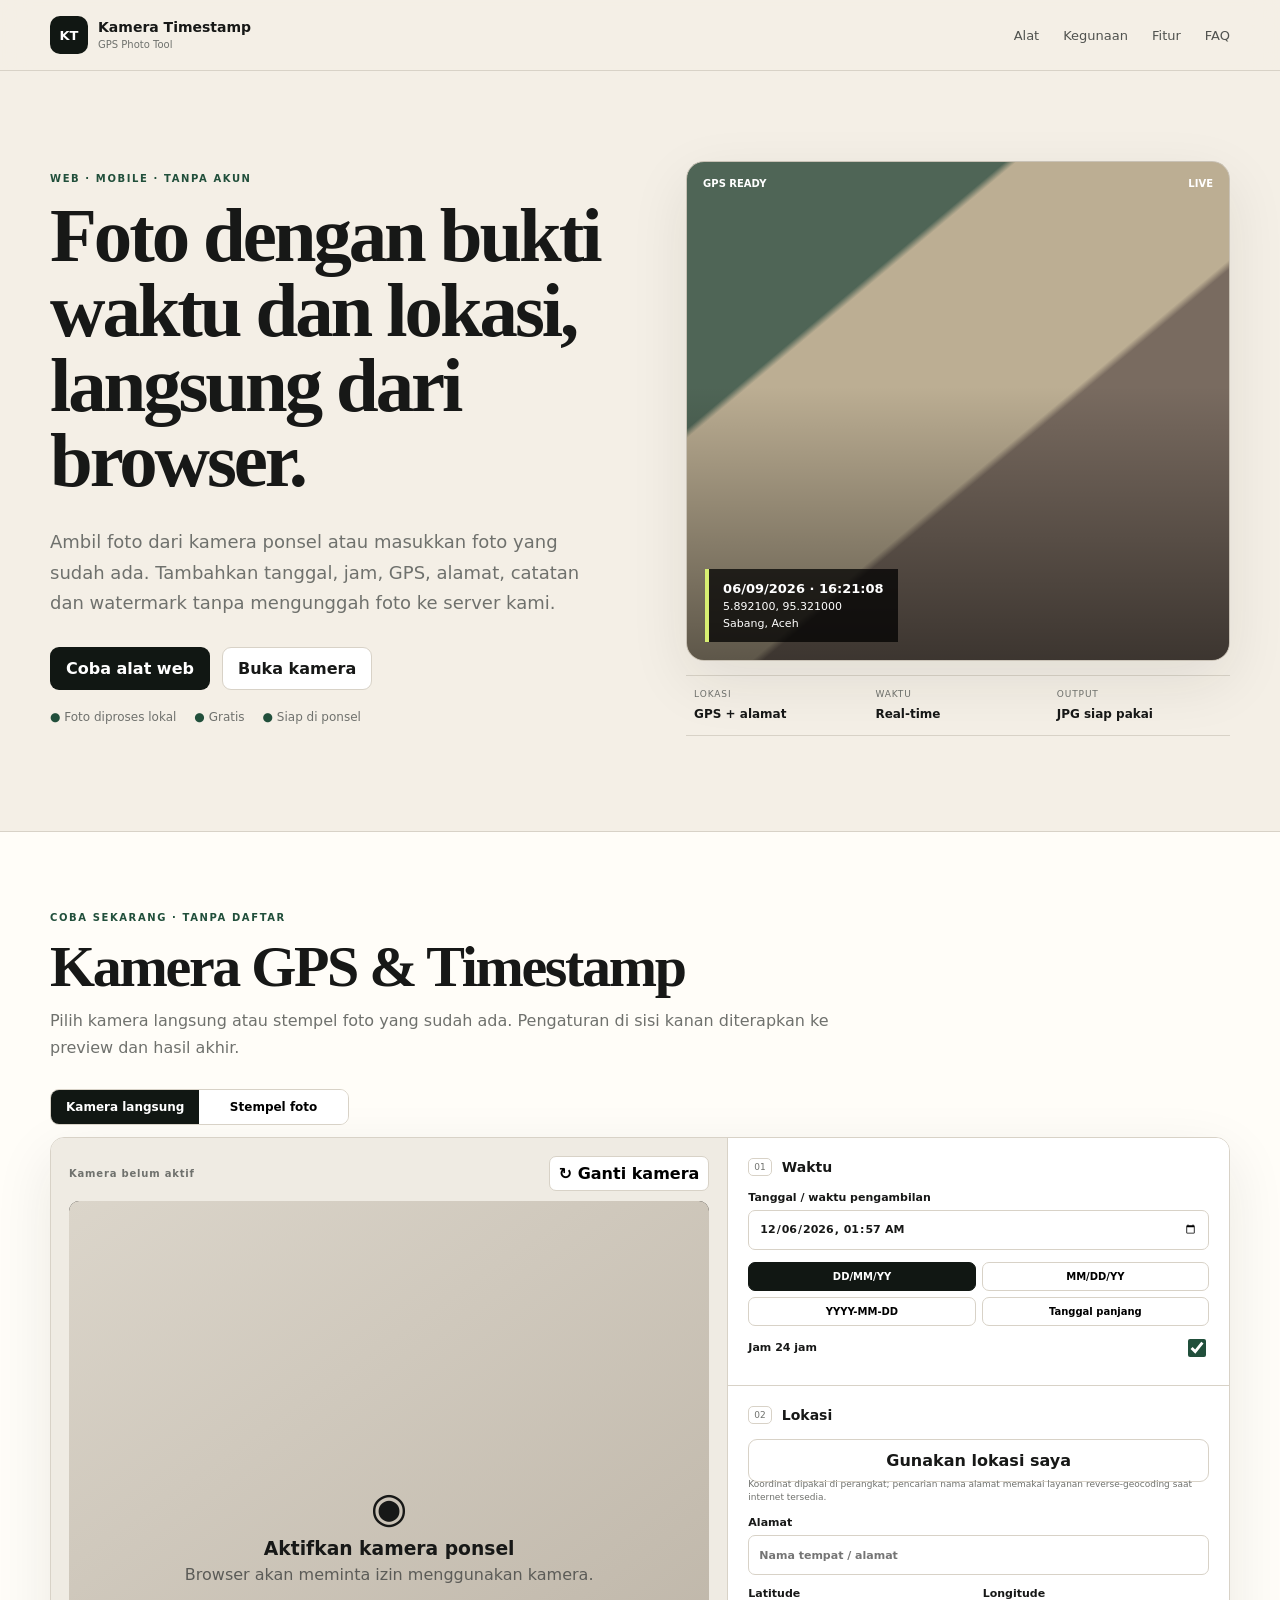
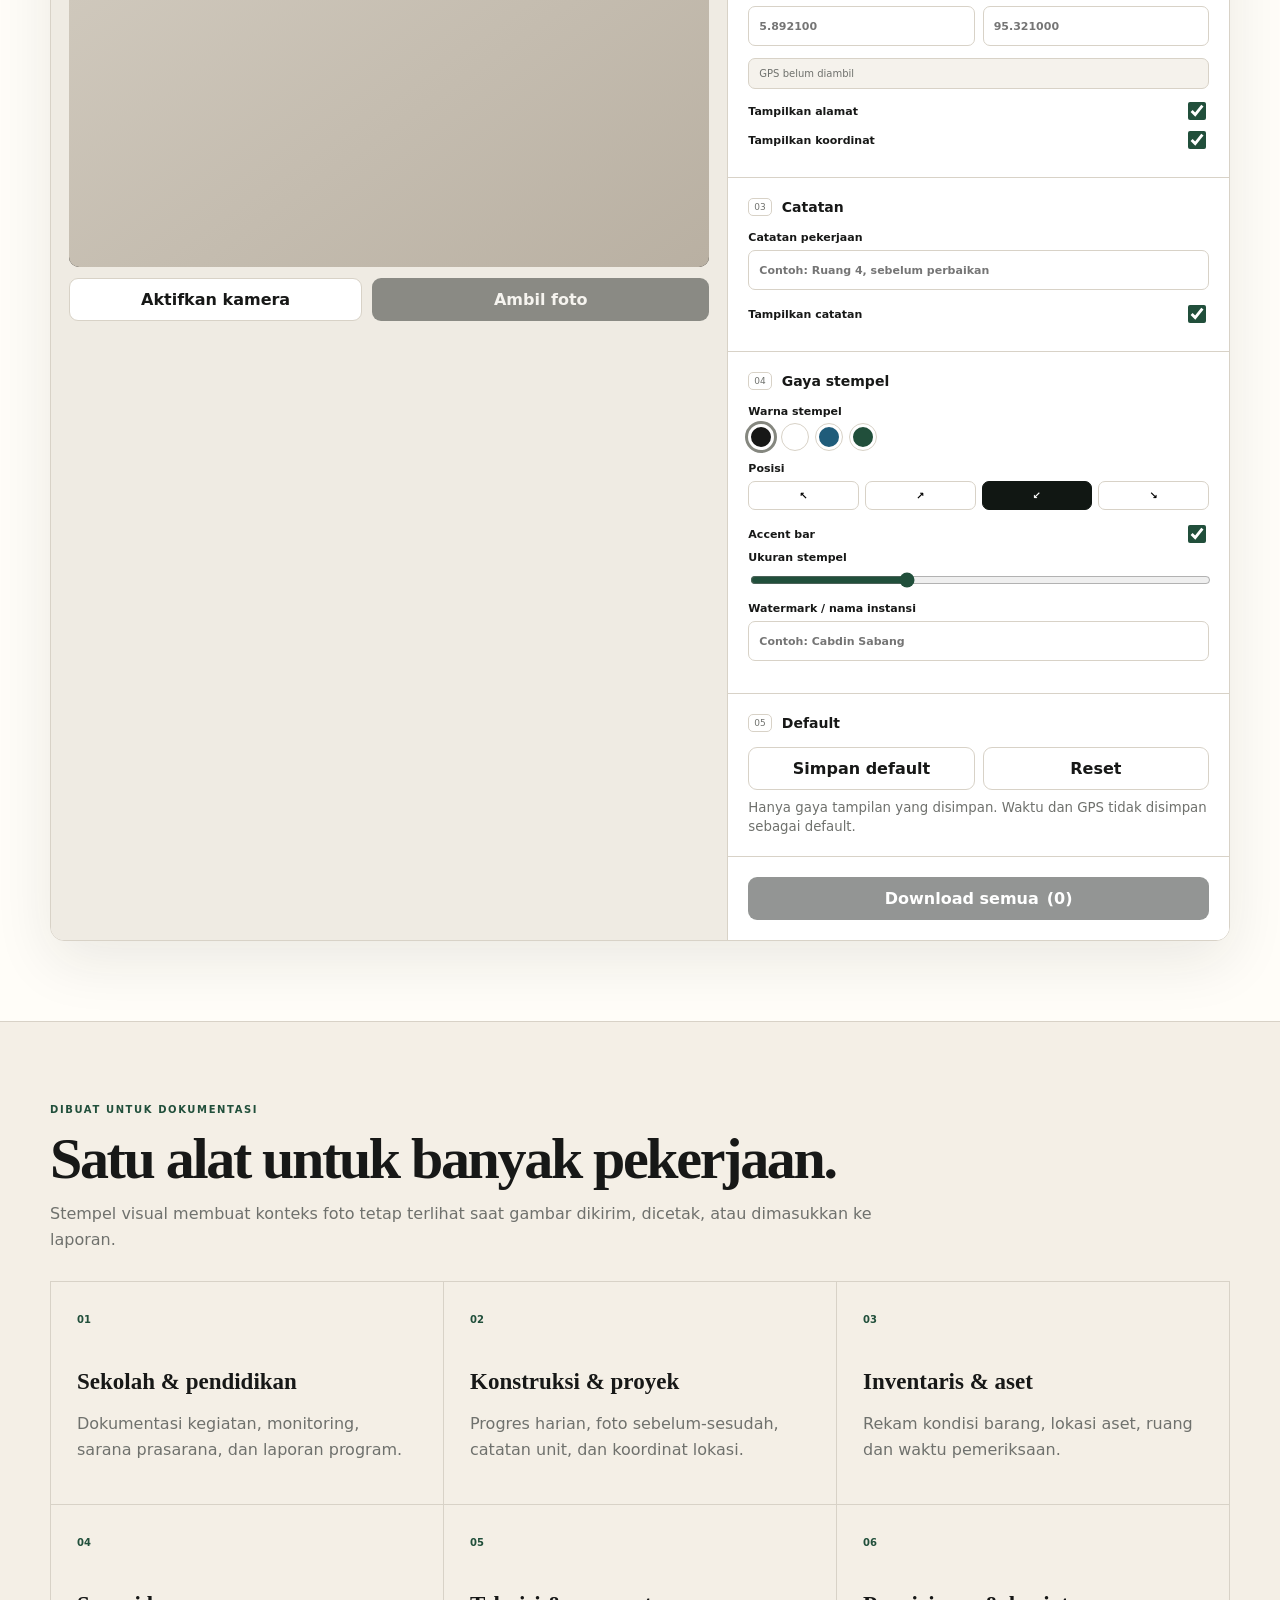
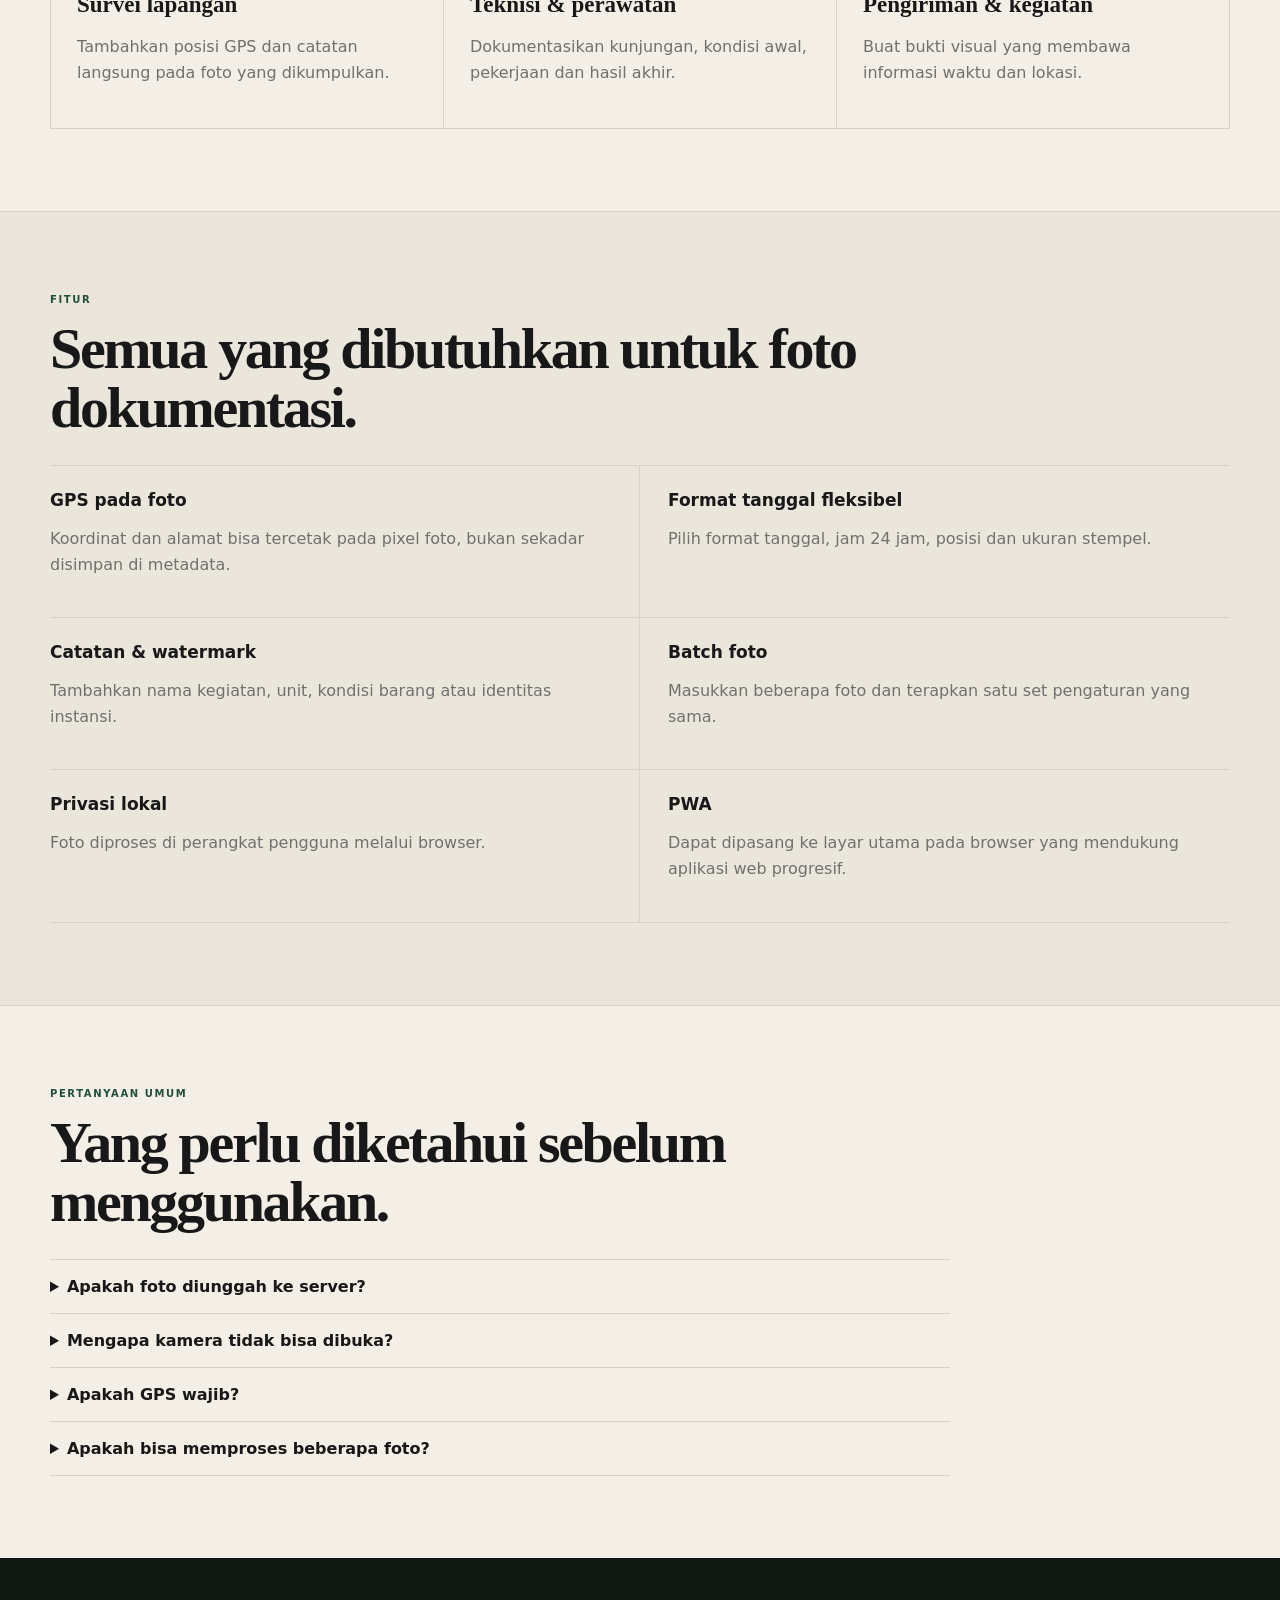
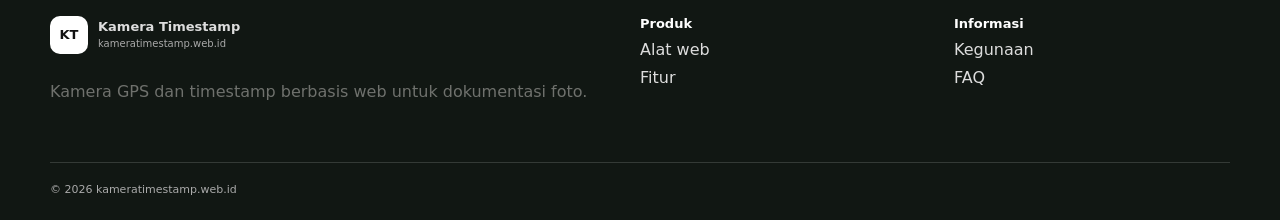
==== commit 52afa417: "Update index.html" ====
--- a/index.html
+++ b/index.html
@@ -7,11 +7,11 @@
   <title>Kamera Timestamp GPS Online | Foto Tanggal, Jam, Lokasi</title>
   <meta name="description" content="Kamera timestamp GPS online untuk memotret atau memberi stempel pada foto dengan tanggal, jam, GPS, alamat, catatan, dan watermark langsung di browser." />
   <meta name="robots" content="index,follow,max-image-preview:large" />
-  <link rel="canonical" href="https://kameratimestamp.id/" />
+  <link rel="canonical" href="https://kameratimestamp.web.id/" />
   <meta property="og:title" content="Kamera Timestamp GPS Online" />
   <meta property="og:description" content="Foto dengan tanggal, jam, GPS, alamat dan watermark langsung dari browser ponsel." />
   <meta property="og:type" content="website" />
-  <meta property="og:url" content="https://kameratimestamp.id/" />
+  <meta property="og:url" content="https://kameratimestamp.web.id/" />
   <meta name="twitter:card" content="summary_large_image" />
   <link rel="manifest" href="manifest.webmanifest" />
   <link rel="icon" href="icon-192.png" sizes="192x192" />
@@ -22,7 +22,7 @@
     "@context":"https://schema.org",
     "@type":"WebApplication",
     "name":"Kamera Timestamp GPS",
-    "url":"https://kameratimestamp.id/",
+    "url":"https://kameratimestamp.web.id/",
     "applicationCategory":"PhotographyApplication",
     "operatingSystem":"Android, iOS, Windows, macOS",
     "description":"Aplikasi web kamera timestamp GPS untuk menambahkan tanggal, jam, koordinat, alamat, catatan dan watermark pada foto.",
@@ -270,11 +270,11 @@
 
   <footer class="site-footer">
     <div class="section-shell footer-grid">
-      <div><a href="#top" class="brand footer-brand"><span class="brand-badge">KT</span><span class="brand-copy"><strong>Kamera Timestamp</strong><small>kameratimestamp.id</small></span></a><p>Kamera GPS dan timestamp berbasis web untuk dokumentasi foto.</p></div>
+      <div><a href="#top" class="brand footer-brand"><span class="brand-badge">KT</span><span class="brand-copy"><strong>Kamera Timestamp</strong><small>kameratimestamp.web.id</small></span></a><p>Kamera GPS dan timestamp berbasis web untuk dokumentasi foto.</p></div>
       <div><strong>Produk</strong><a href="#tool">Alat web</a><a href="#features">Fitur</a></div>
       <div><strong>Informasi</strong><a href="#usecases">Kegunaan</a><a href="#faq">FAQ</a></div>
     </div>
-    <div class="section-shell footer-bottom">© 2026 KameraTimestamp.id</div>
+    <div class="section-shell footer-bottom">© 2026 kameratimestamp.web.id</div>
   </footer>
 
   <canvas id="workCanvas" hidden></canvas>
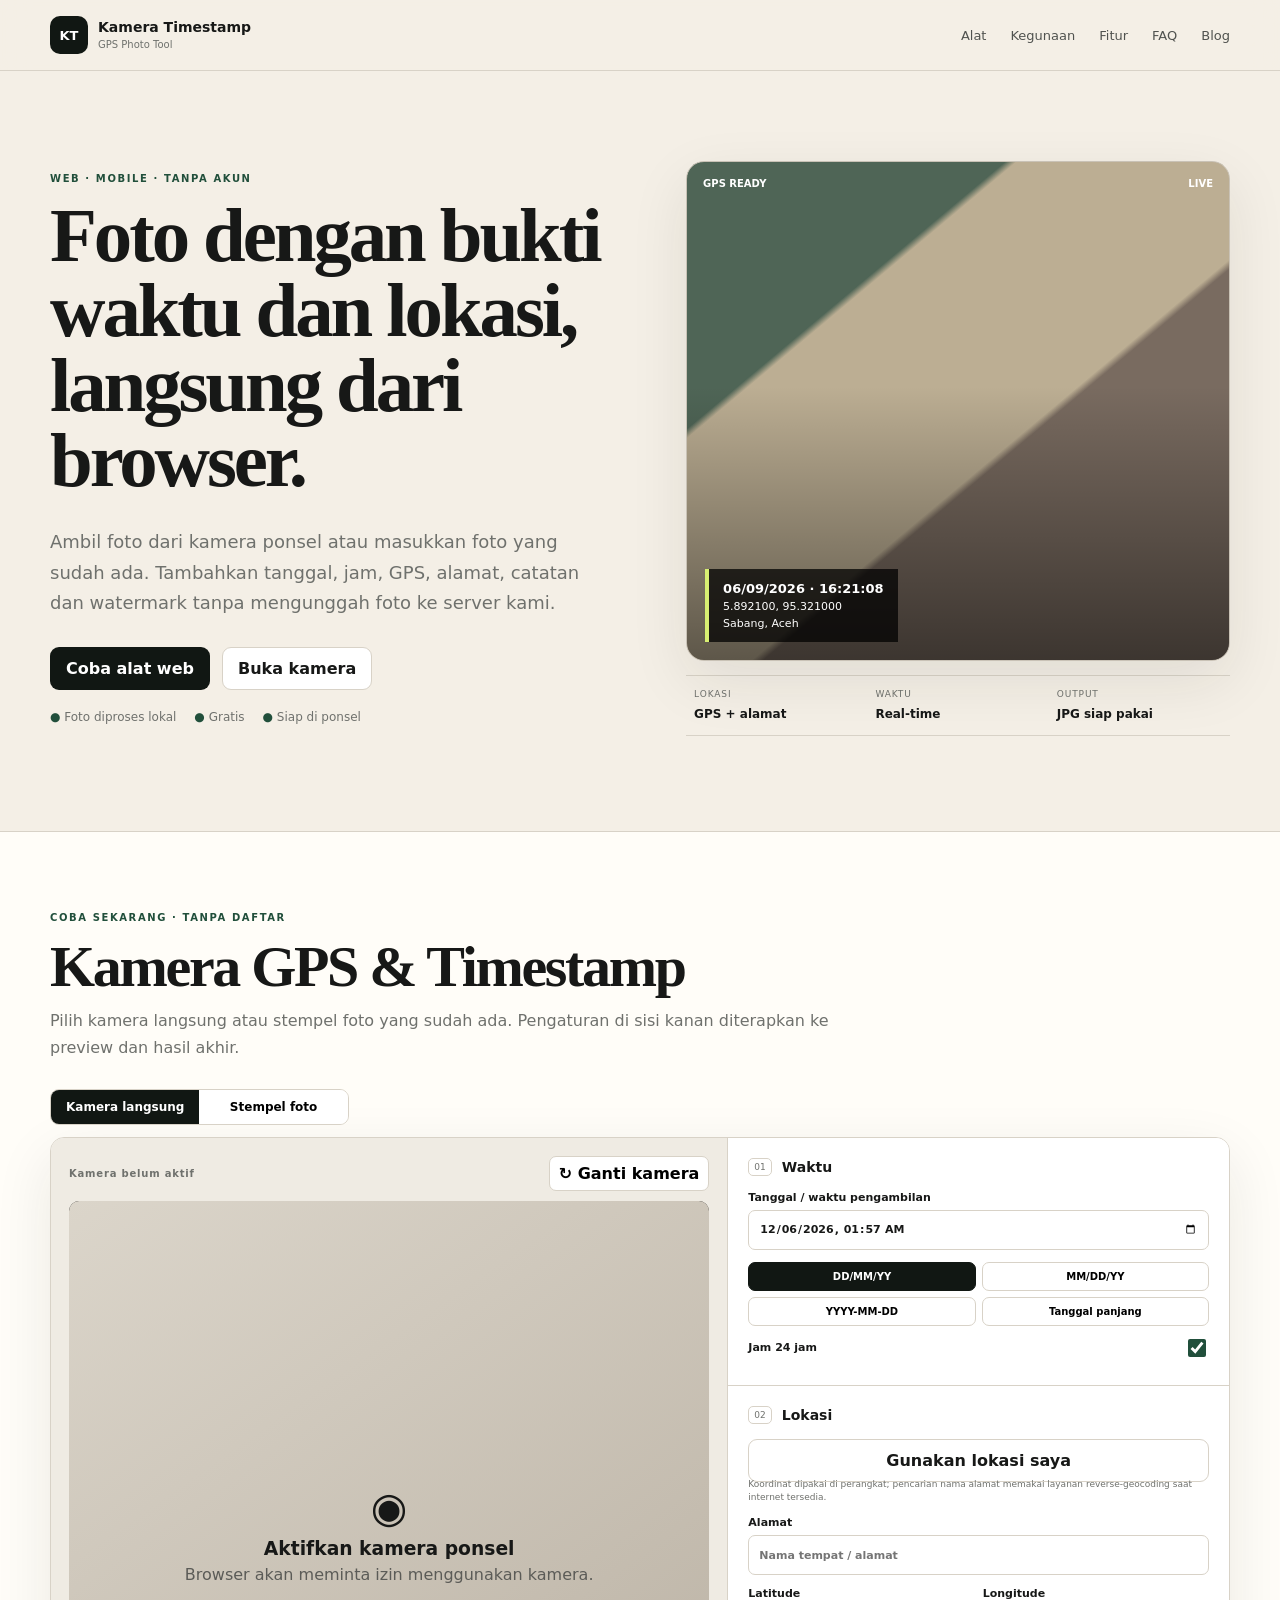
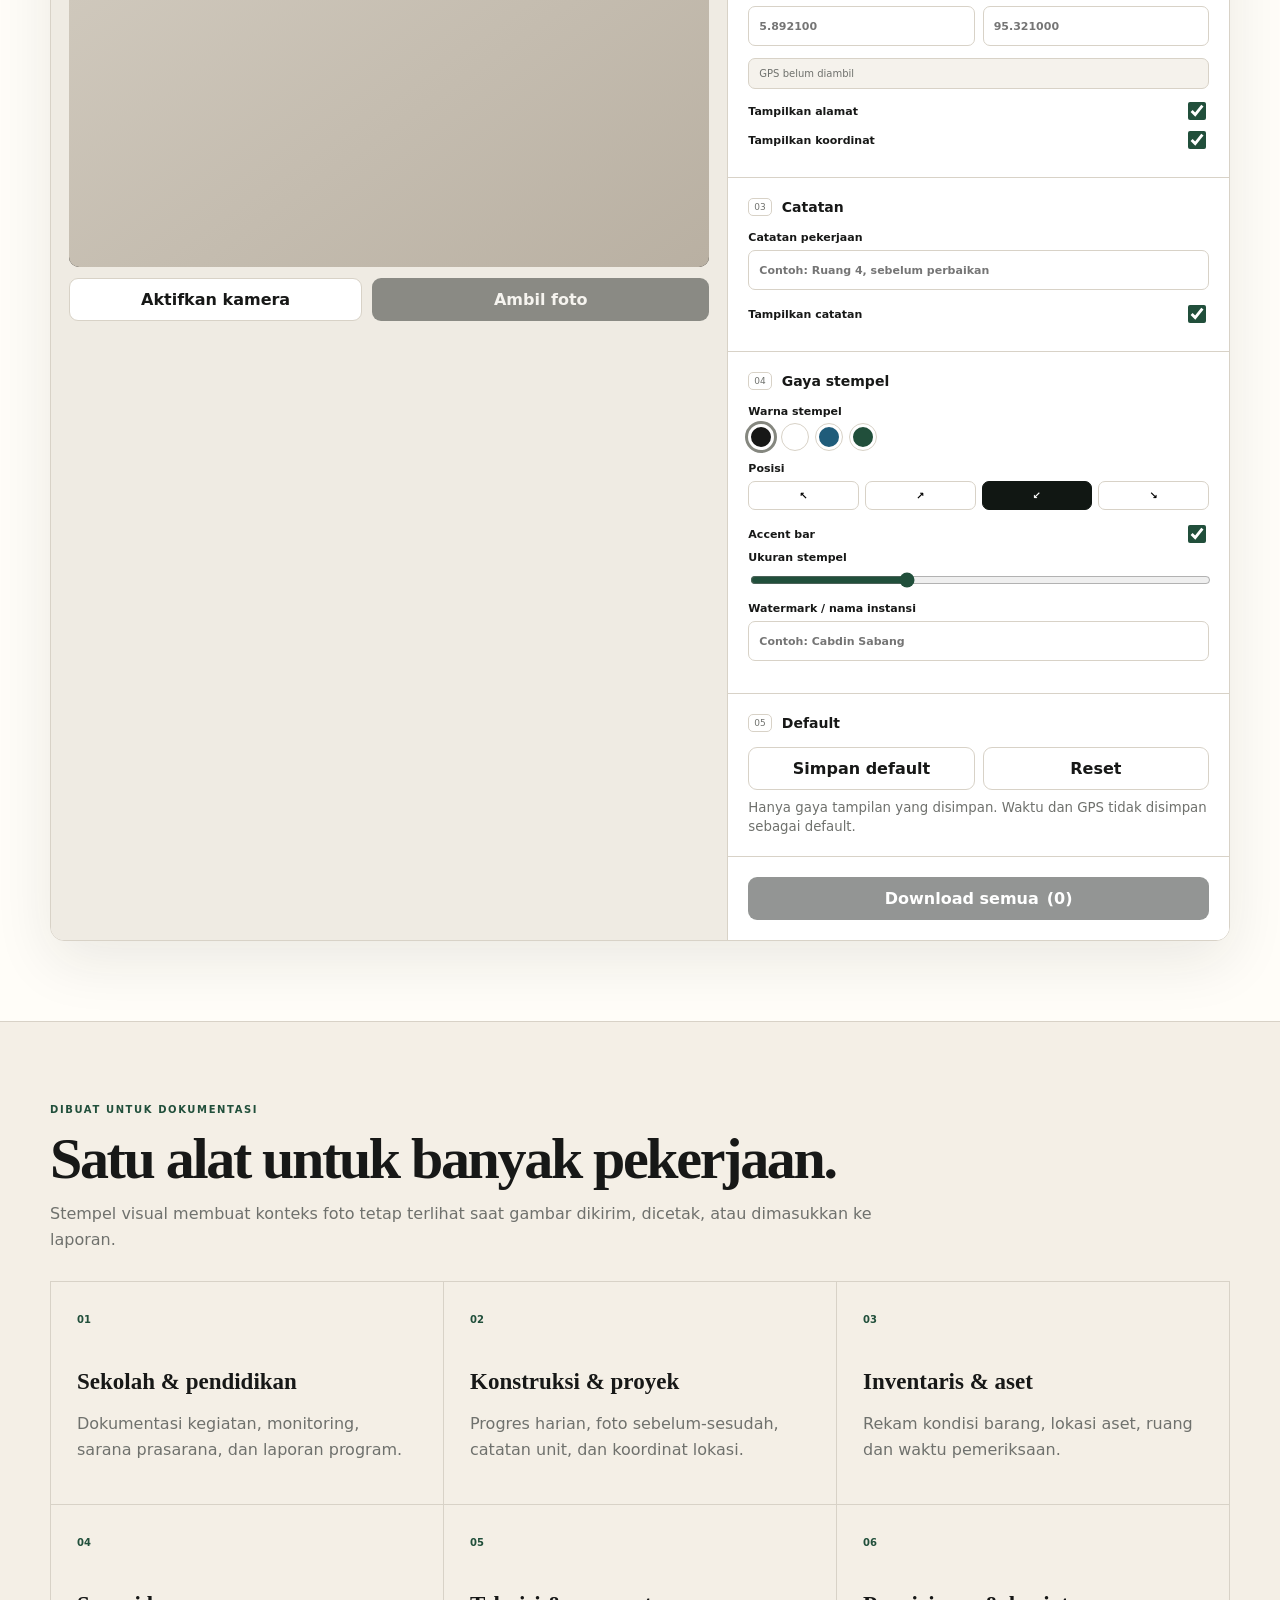
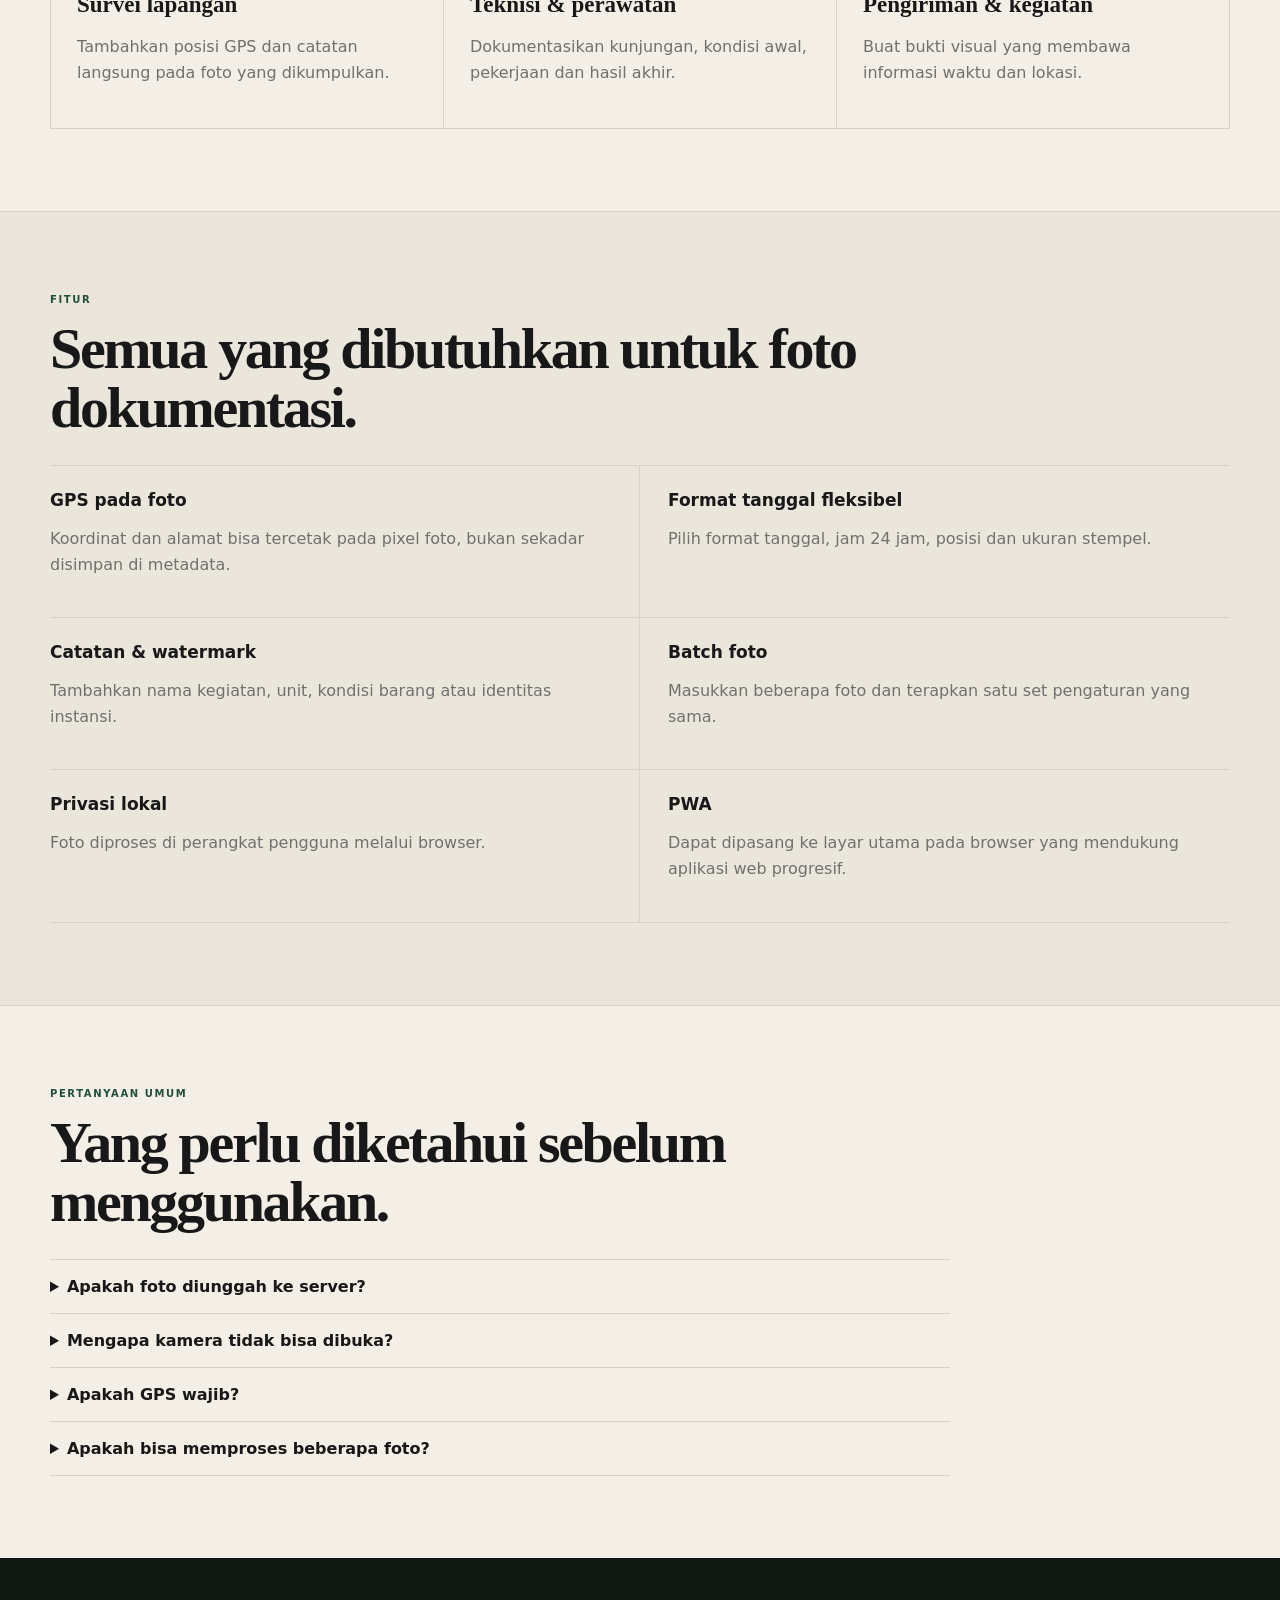
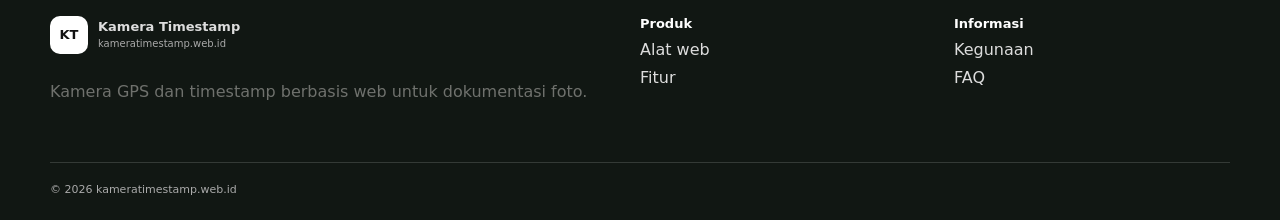
==== commit e5bbe4f6: "Add Blog link to camera navigation" ====
--- a/index.html
+++ b/index.html
@@ -42,6 +42,7 @@
         <a href="#usecases">Kegunaan</a>
         <a href="#features">Fitur</a>
         <a href="#faq">FAQ</a>
+        <a href="/blog/">Blog</a>
       </nav>
       <button id="installApp" class="button button-ghost hidden" type="button">Pasang App</button>
     </div>
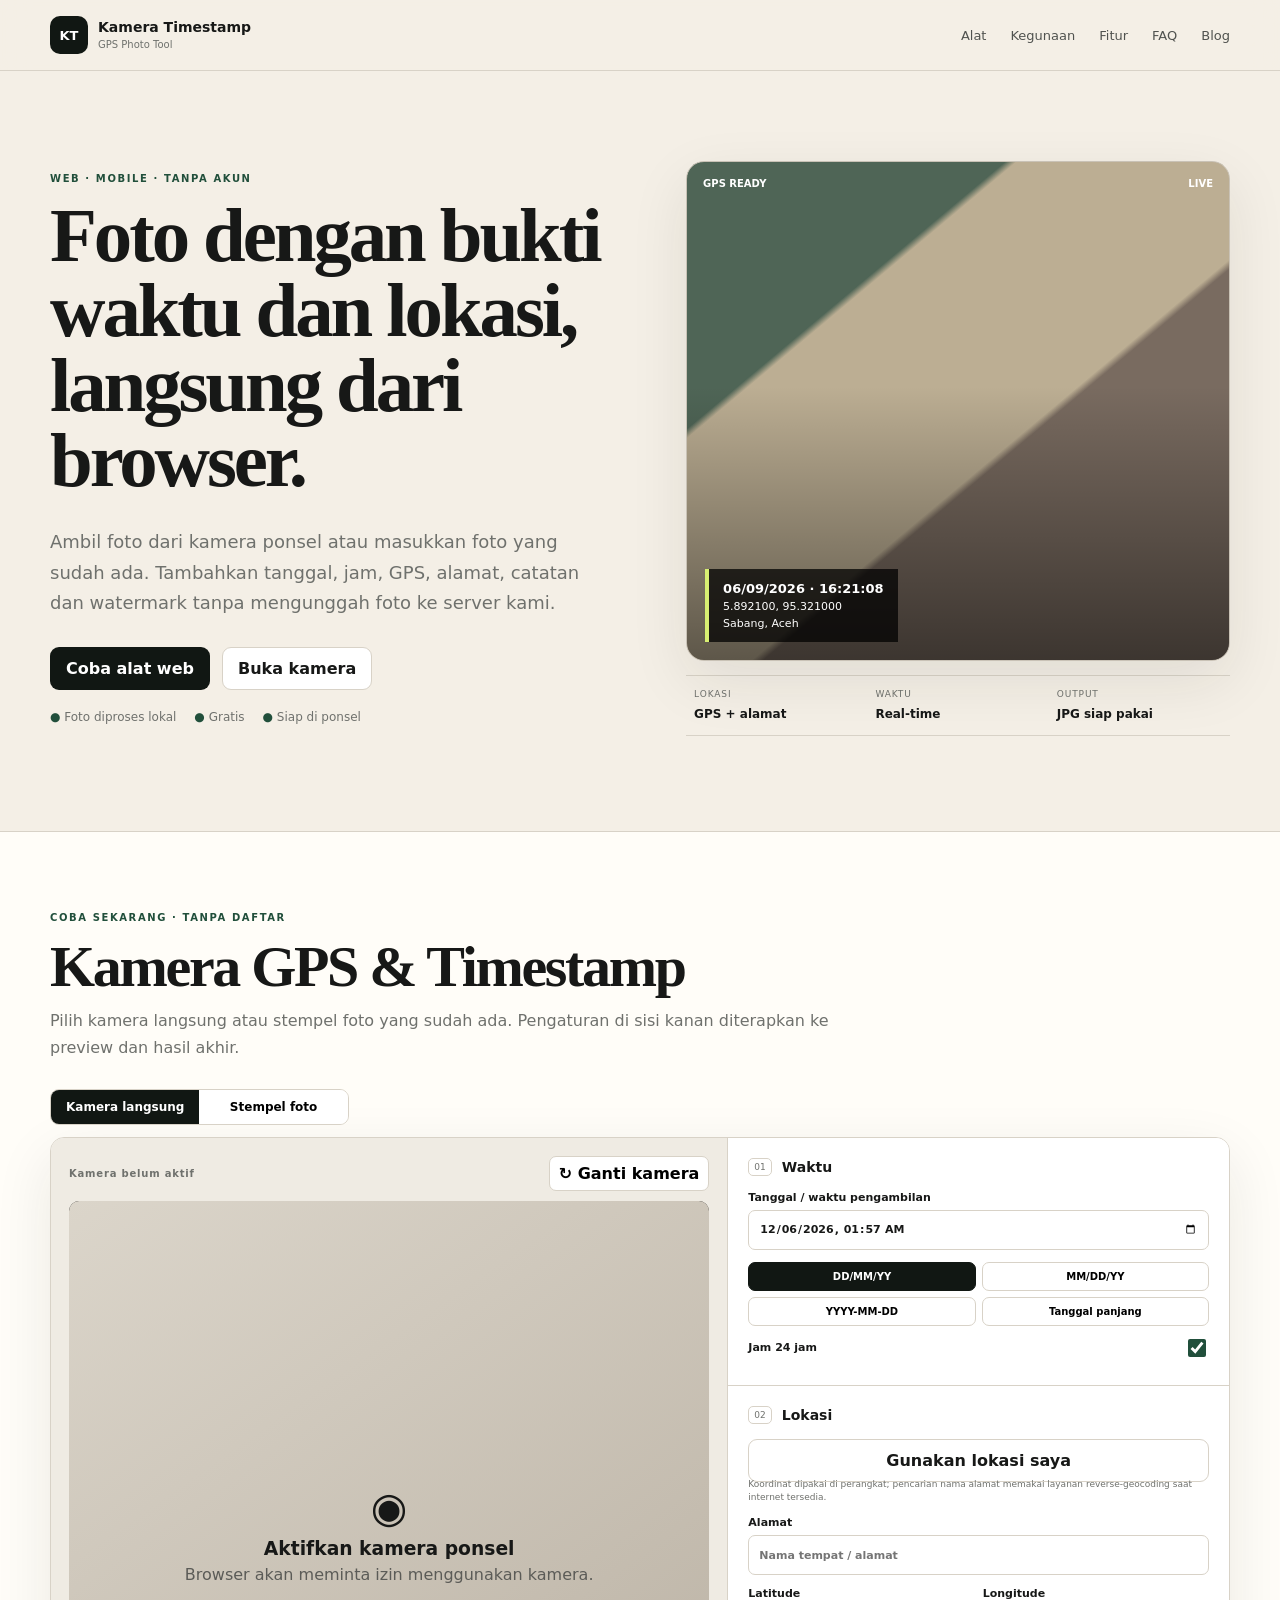
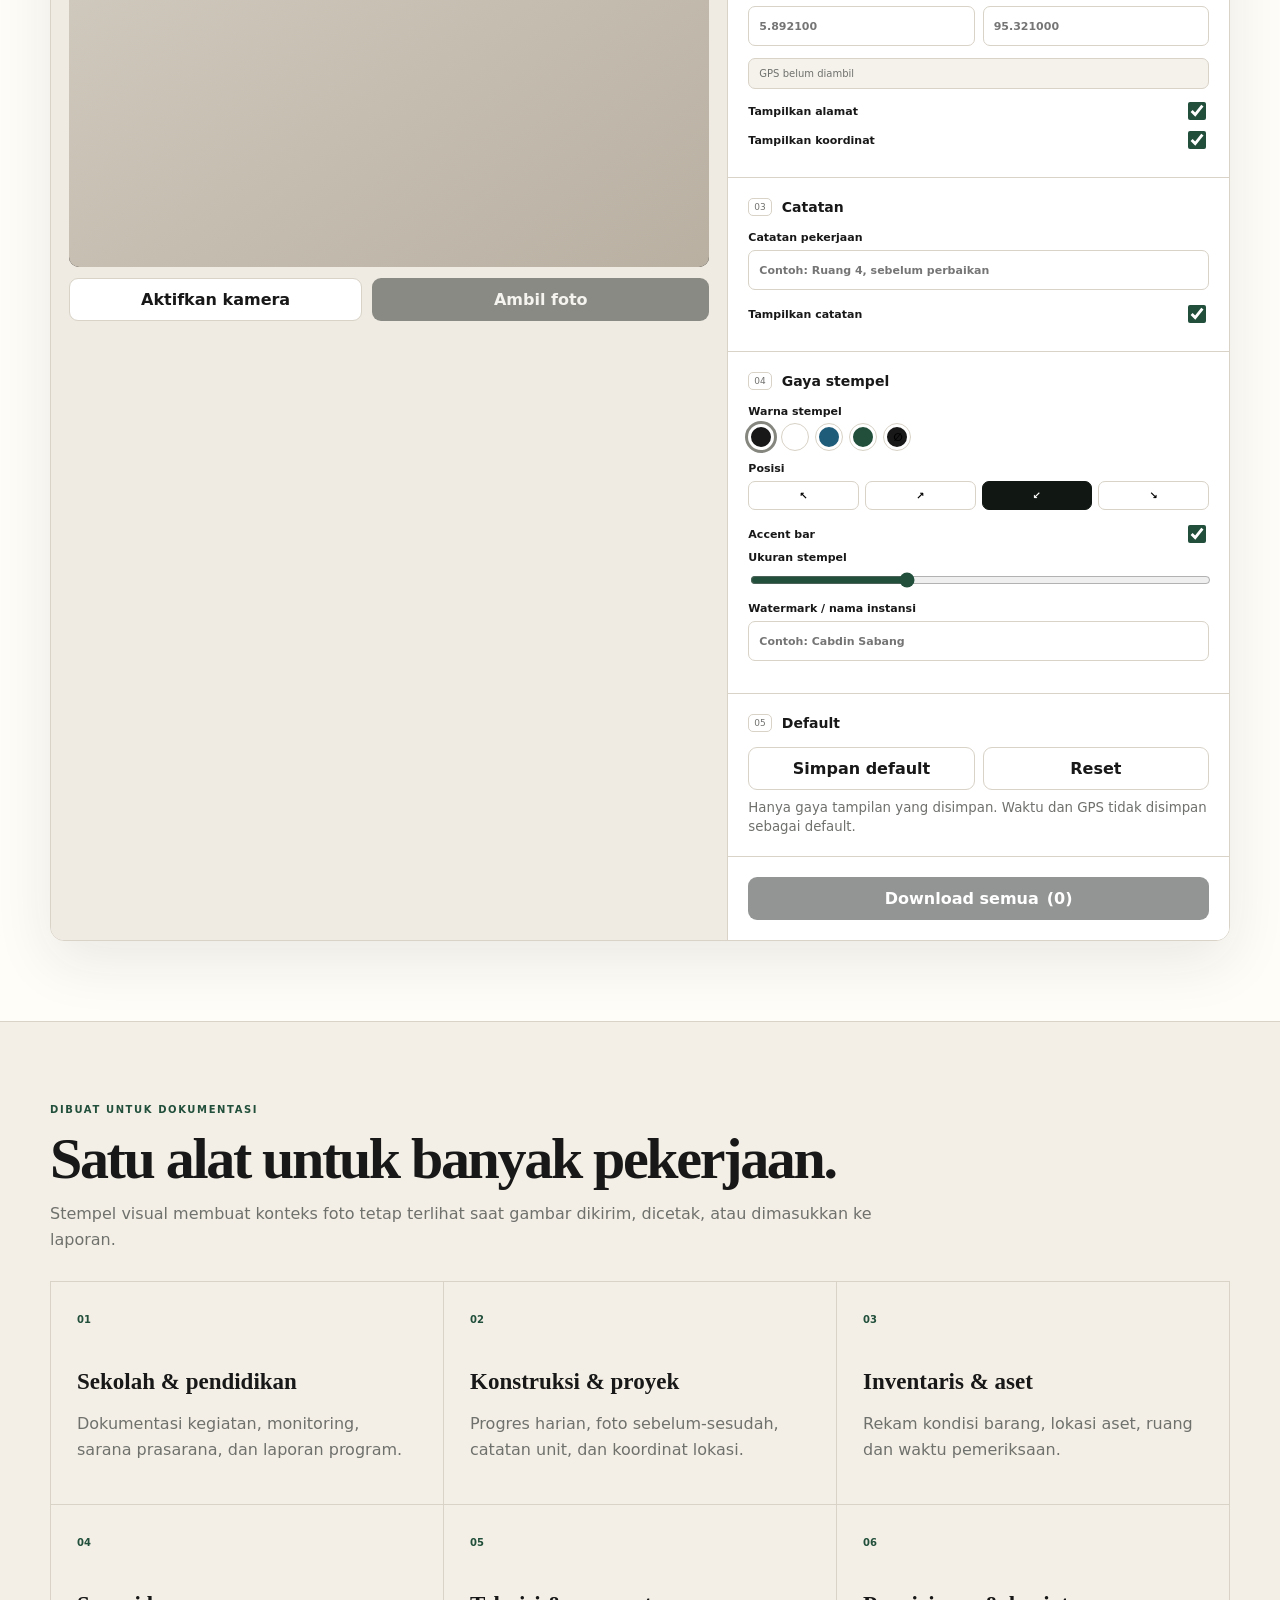
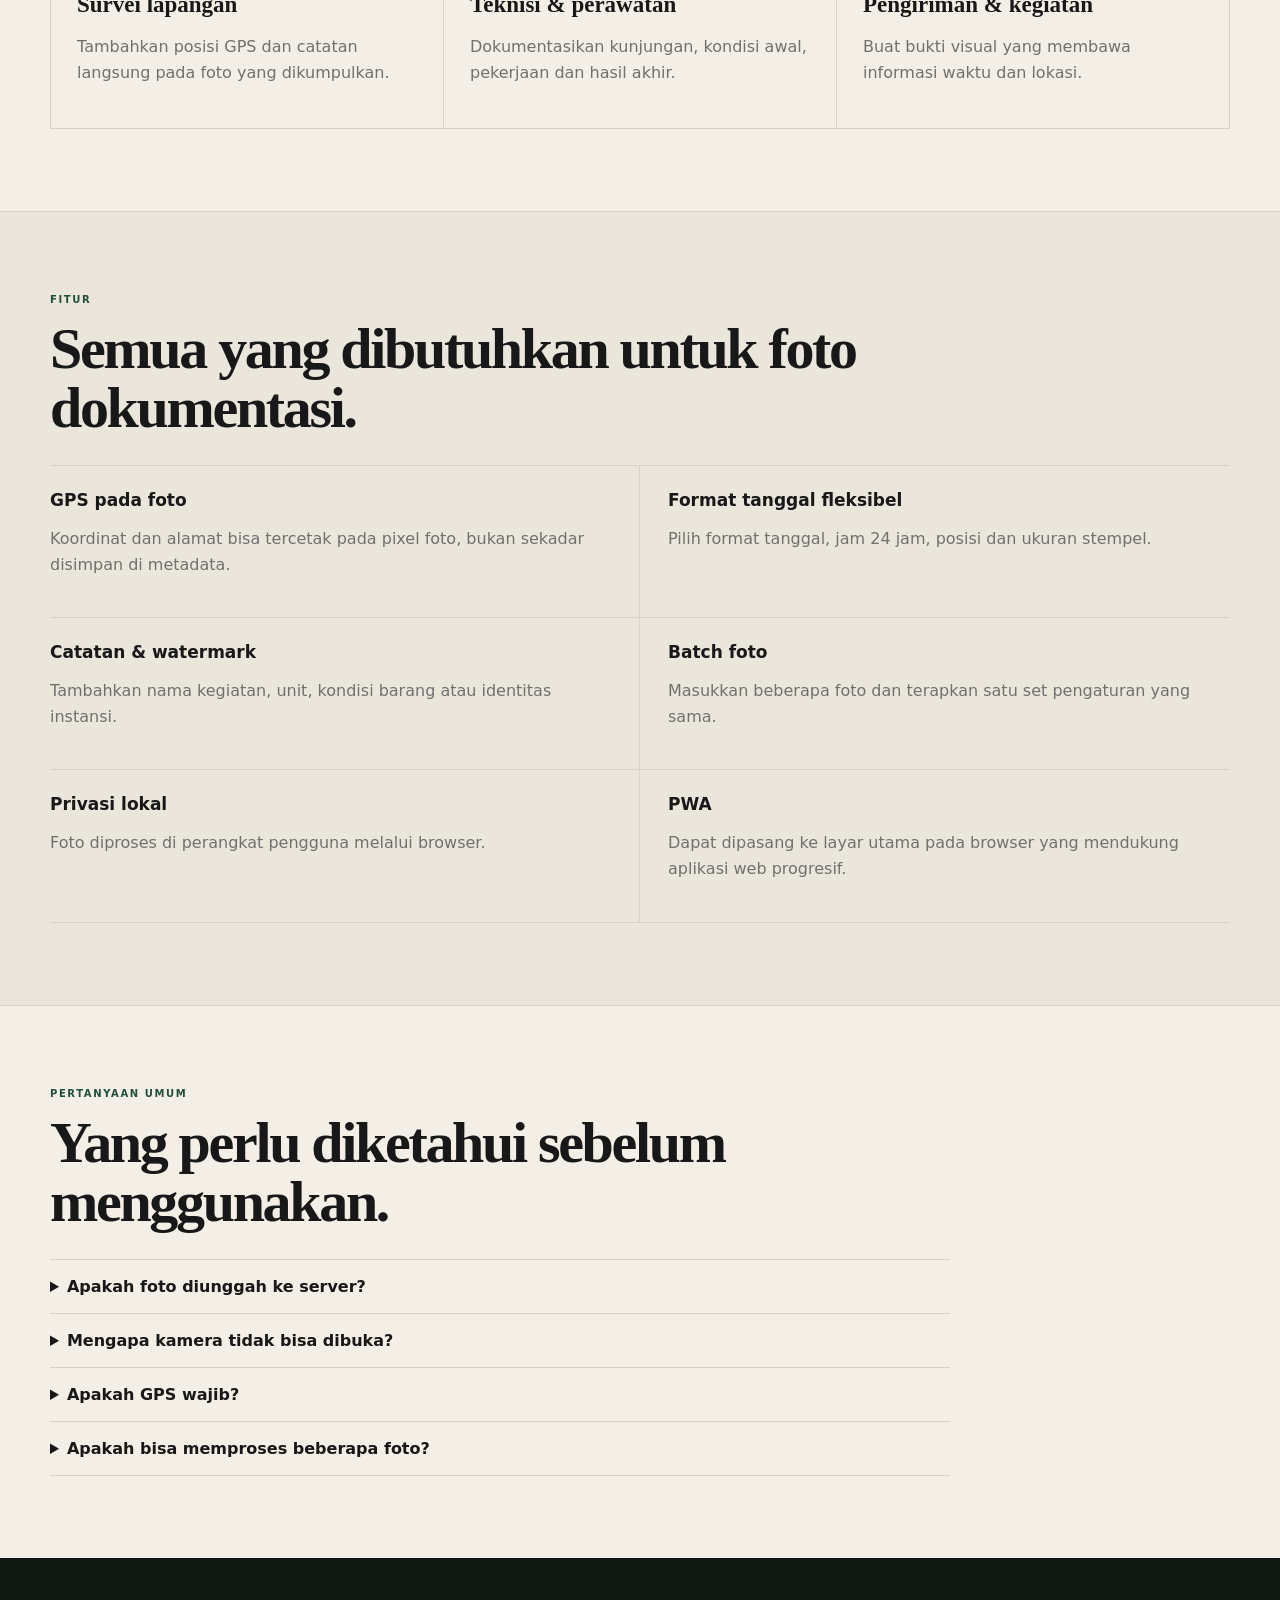
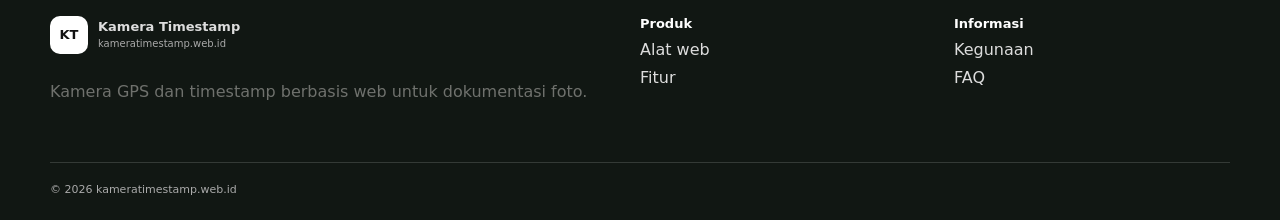
==== commit 6c8e4747: "Add no-color option to stamp controls" ====
--- a/index.html
+++ b/index.html
@@ -5,6 +5,8 @@
   <meta name="viewport" content="width=device-width,initial-scale=1,viewport-fit=cover" />
   <meta name="theme-color" content="#f4efe6" />
   <title>Kamera Timestamp GPS Online | Foto Tanggal, Jam, Lokasi</title>
+  <script async src="https://pagead2.googlesyndication.com/pagead/js/adsbygoogle.js?client=ca-pub-8942638117851999"
+     crossorigin="anonymous"></script>
   <meta name="description" content="Kamera timestamp GPS online untuk memotret atau memberi stempel pada foto dengan tanggal, jam, GPS, alamat, catatan, dan watermark langsung di browser." />
   <meta name="robots" content="index,follow,max-image-preview:large" />
   <link rel="canonical" href="https://kameratimestamp.web.id/" />
@@ -192,6 +194,7 @@
                   <button type="button" class="color-dot light" data-color="light" aria-label="Putih"></button>
                   <button type="button" class="color-dot blue" data-color="blue" aria-label="Biru"></button>
                   <button type="button" class="color-dot green" data-color="green" aria-label="Hijau"></button>
+                  <button type="button" class="color-dot none" data-color="none" aria-label="Tanpa warna" title="Tanpa warna"><span aria-hidden="true">∅</span></button>
                 </div>
               </label>
               <label>Posisi
